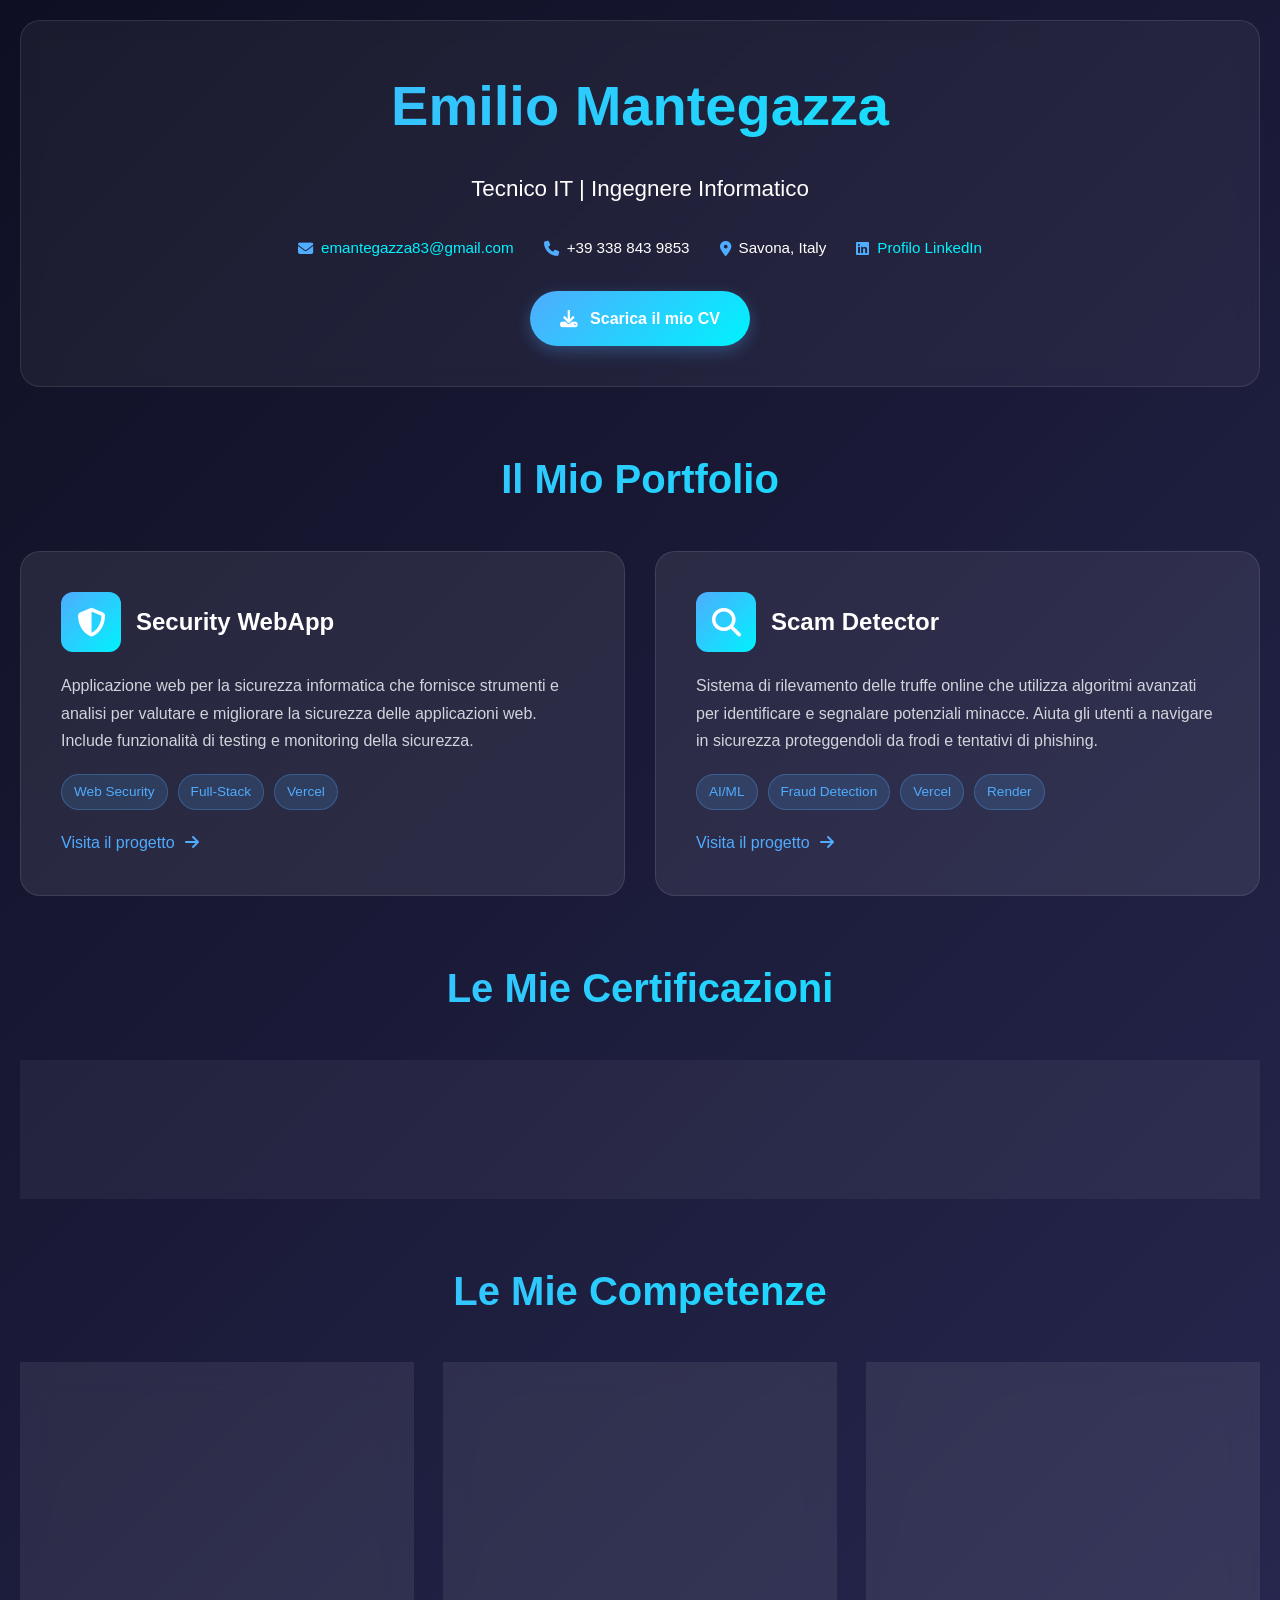
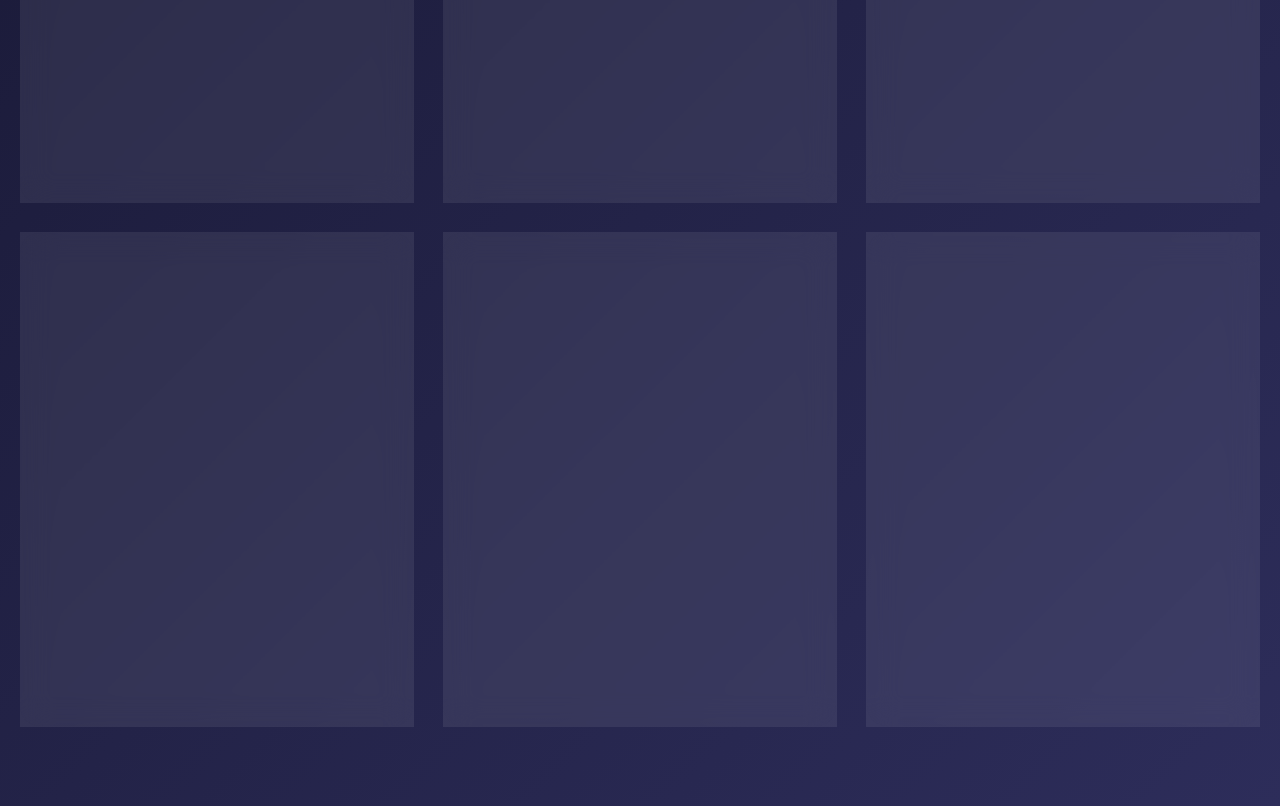
==== index.html @ 48d87377 "Add Render tag and section titles for better organization - Added Render tag to Scam Detector projec" ====
<!DOCTYPE html>
<html lang="it">
<head>
    <meta charset="UTF-8">
    <meta name="viewport" content="width=device-width, initial-scale=1.0">
    <title>Emilio Mantegazza - Portfolio Tecnico</title>
    <link href="https://cdnjs.cloudflare.com/ajax/libs/font-awesome/6.4.0/css/all.min.css" rel="stylesheet">
    <style>
        * {
            margin: 0;
            padding: 0;
            box-sizing: border-box;
        }

        body {
            font-family: 'Inter', -apple-system, BlinkMacSystemFont, sans-serif;
            background: linear-gradient(135deg, #0f0f23 0%, #1e1e3f 50%, #2d2d5a 100%);
            min-height: 100vh;
            color: #e0e0e0;
            line-height: 1.6;
        }

        .container {
            max-width: 1400px;
            margin: 0 auto;
            padding: 20px;
        }

        .header {
            text-align: center;
            margin-bottom: 60px;
            padding: 40px 20px;
            background: rgba(255, 255, 255, 0.05);
            border-radius: 20px;
            backdrop-filter: blur(10px);
            border: 1px solid rgba(255, 255, 255, 0.1);
        }

        .header h1 {
            font-size: 3.5rem;
            font-weight: 700;
            background: linear-gradient(135deg, #4facfe 0%, #00f2fe 100%);
            -webkit-background-clip: text;
            -webkit-text-fill-color: transparent;
            background-clip: text;
            margin-bottom: 20px;
        }

        .header .subtitle {
            font-size: 1.4rem;
            color: #ffffff;
            margin-bottom: 30px;
        }

        .contact-info {
            display: flex;
            justify-content: center;
            gap: 30px;
            flex-wrap: wrap;
            margin-top: 20px;
        }

        .contact-item {
            display: flex;
            align-items: center;
            gap: 8px;
            color: #ffffff;
            font-size: 0.95rem;
        }

        .contact-item i {
            color: #4facfe;
        }

        .skills-grid {
            display: grid;
            grid-template-columns: repeat(auto-fit, minmax(350px, 1fr));
            gap: 30px;
            margin-bottom: 60px;
        }

        .skill-category {
            background: rgba(255, 255, 255, 0.08);
            border-radius: 20px;
            padding: 30px;
            backdrop-filter: blur(15px);
            border: 1px solid rgba(255, 255, 255, 0.1);
            transition: all 0.3s ease;
            position: relative;
            overflow: hidden;
        }

        .skill-category::before {
            content: '';
            position: absolute;
            top: 0;
            left: 0;
            right: 0;
            height: 4px;
            background: linear-gradient(90deg, #4facfe 0%, #00f2fe 100%);
            transform: scaleX(0);
            transition: transform 0.3s ease;
        }

        .skill-category:hover {
            transform: translateY(-5px);
            box-shadow: 0 20px 40px rgba(79, 172, 254, 0.2);
        }

        .skill-category:hover::before {
            transform: scaleX(1);
        }

        .category-header {
            display: flex;
            align-items: center;
            gap: 15px;
            margin-bottom: 25px;
        }

        .category-icon {
            width: 50px;
            height: 50px;
            background: linear-gradient(135deg, #4facfe 0%, #00f2fe 100%);
            border-radius: 12px;
            display: flex;
            align-items: center;
            justify-content: center;
            font-size: 1.5rem;
        }

        .category-title {
            font-size: 1.5rem;
            font-weight: 600;
            color: #ffffff;
        }

        .skills-list {
            display: flex;
            flex-wrap: wrap;
            gap: 12px;
        }

        .skill-tag {
            background: rgba(79, 172, 254, 0.15);
            border: 1px solid rgba(79, 172, 254, 0.3);
            color: #4facfe;
            padding: 8px 16px;
            border-radius: 25px;
            font-size: 0.9rem;
            font-weight: 500;
            transition: all 0.3s ease;
            cursor: pointer;
        }

        .skill-tag:hover {
            background: rgba(79, 172, 254, 0.25);
            transform: translateY(-2px);
            box-shadow: 0 5px 15px rgba(79, 172, 254, 0.3);
        }

        .category-content {
            flex: 1;
        }

        .category-description {
            color: #b0b0b0;
            font-size: 0.9rem;
            margin: 8px 0 0 0;
            line-height: 1.5;
        }

        .category-stats {
            margin-top: 20px;
            display: flex;
            justify-content: space-between;
            align-items: center;
            font-size: 0.8rem;
            color: #9ca3af;
            padding-top: 15px;
            border-top: 1px solid rgba(255, 255, 255, 0.1);
        }

        .detailed-skill {
            cursor: pointer;
            position: relative;
        }

        /* Rimosso completamente il cerchio con il livello */

        .skill-level {
            font-size: 0.75rem;
            color: #4facfe;
            margin-left: 8px;
            font-weight: 600;
        }

        /* Stili per errori */
        .error-category {
            background: rgba(255, 107, 107, 0.1) !important;
            border: 1px solid rgba(255, 107, 107, 0.3) !important;
        }

        .error-content {
            display: flex;
            align-items: center;
            gap: 20px;
            text-align: left;
        }

        .error-icon {
            width: 60px;
            height: 60px;
            background: rgba(255, 107, 107, 0.2);
            border-radius: 50%;
            display: flex;
            align-items: center;
            justify-content: center;
            font-size: 1.8rem;
            color: #ff6b6b;
            flex-shrink: 0;
        }

        .error-message h3 {
            color: #ff6b6b;
            margin-bottom: 8px;
            font-size: 1.2rem;
        }

        .error-message p {
            color: #d1d5db;
            margin-bottom: 5px;
        }

        .error-message small {
            color: #9ca3af;
            font-size: 0.8rem;
        }

        .global-error {
            grid-column: 1 / -1;
            text-align: center;
            padding: 60px 40px;
            background: rgba(255, 107, 107, 0.1);
            border: 2px solid rgba(255, 107, 107, 0.3);
            border-radius: 20px;
            color: #e0e0e0;
        }

        .global-error .error-icon {
            width: 80px;
            height: 80px;
            margin: 0 auto 20px;
            font-size: 2.5rem;
        }

        .global-error h2 {
            color: #ff6b6b;
            margin-bottom: 15px;
            font-size: 2rem;
        }

        .global-error p {
            font-size: 1.1rem;
            margin-bottom: 30px;
            color: #d1d5db;
        }

        .error-instructions {
            background: rgba(255, 255, 255, 0.05);
            border-radius: 10px;
            padding: 20px;
            margin-top: 20px;
            text-align: left;
            max-width: 600px;
            margin-left: auto;
            margin-right: auto;
        }

        .error-instructions h4 {
            color: #4facfe;
            margin-bottom: 15px;
            font-size: 1.1rem;
        }

        .error-instructions ol {
            color: #d1d5db;
            line-height: 1.6;
            margin-left: 20px;
        }

        .error-instructions li {
            margin-bottom: 8px;
        }

        .error-instructions code {
            background: rgba(79, 172, 254, 0.2);
            color: #4facfe;
            padding: 2px 6px;
            border-radius: 4px;
            font-family: 'Courier New', monospace;
        }

        @media (max-width: 768px) {
            .header h1 {
                font-size: 2.5rem;
            }
            
            .skills-grid {
                grid-template-columns: 1fr;
            }
            
            .contact-info {
                flex-direction: column;
                align-items: center;
                gap: 15px;
            }

            .error-content {
                flex-direction: column;
                text-align: center;
                gap: 15px;
            }
            
            .global-error {
                padding: 40px 20px;
            }
            
            .error-instructions {
                padding: 15px;
            }
        }

        .loading-animation {
            opacity: 0;
            transform: translateY(20px);
            animation: fadeInUp 0.6s ease forwards;
        }

        @keyframes fadeInUp {
            to {
                opacity: 1;
                transform: translateY(0);
            }
        }

        /* Stili Credly - Layout orizzontale centrato */
        .credly-section {
            margin-bottom: 60px;
        }

        .credly-link {
            display: block;
            text-decoration: none;
            padding: 40px 20px;
            background: rgba(255, 255, 255, 0.05);
            border-radius: 20px;
            backdrop-filter: blur(10px);
            border: 1px solid rgba(255, 255, 255, 0.1);
            transition: all 0.3s ease;
            position: relative;
            overflow: hidden;
        }

        .credly-link::before {
            content: '';
            position: absolute;
            top: 0;
            left: -100%;
            width: 100%;
            height: 100%;
            background: linear-gradient(90deg, transparent, rgba(255, 193, 7, 0.1), transparent);
            transition: left 0.6s ease;
        }

        .credly-link:hover {
            transform: translateY(-5px);
            box-shadow: 0 20px 40px rgba(255, 193, 7, 0.2);
        }

        .credly-link:hover::before {
            left: 100%;
        }

        .credly-content {
            display: flex;
            align-items: center;
            justify-content: center;
            gap: 20px;
            position: relative;
            z-index: 1;
        }

        .credly-icon {
            width: 50px;
            height: 50px;
            background: linear-gradient(135deg, #ffc107 0%, #ff9800 100%);
            border-radius: 50%;
            display: flex;
            align-items: center;
            justify-content: center;
            font-size: 1.5rem;
            color: white;
            flex-shrink: 0;
            box-shadow: 0 5px 15px rgba(255, 193, 7, 0.3);
        }

        .credly-text {
            color: #ffffff;
        }

        .credly-text h3 {
            font-size: 1.2rem;
            font-weight: 600;
            margin: 0;
            color: #ffffff;
        }

        .credly-arrow {
            font-size: 1.2rem;
            color: #ffc107;
            transition: transform 0.3s ease;
            flex-shrink: 0;
        }

        .credly-link:hover .credly-arrow {
            transform: translateX(5px);
        }

        @media (max-width: 768px) {
            .credly-content {
                gap: 15px;
            }
            
            .credly-icon {
                width: 45px;
                height: 45px;
                font-size: 1.3rem;
            }
            
            .credly-text h3 {
                font-size: 1.1rem;
            }
        }

        /* Stili per i collegamenti - Cyan */
        a {
            color: #00f2fe;
            text-decoration: none;
            transition: color 0.3s ease;
        }

        a:hover {
            color: #4facfe;
            text-decoration: underline;
        }

        a:visited {
            color: #9ca3af;
        }

        /* Link specifici nell'header */
        .contact-item a {
            color: #00f2fe;
        }

        .contact-item a:hover {
            color: #4facfe;
        }

        /* Stili per il download CV */
        .cv-download {
            margin-top: 30px;
            display: flex;
            justify-content: center;
        }

        .cv-link {
            display: inline-flex;
            align-items: center;
            gap: 12px;
            background: linear-gradient(135deg, #4facfe 0%, #00f2fe 100%);
            color: white !important;
            padding: 15px 30px;
            border-radius: 50px;
            text-decoration: none;
            font-weight: 600;
            font-size: 1rem;
            transition: all 0.3s ease;
            box-shadow: 0 5px 15px rgba(79, 172, 254, 0.3);
        }

        .cv-link:hover {
            transform: translateY(-3px);
            box-shadow: 0 8px 25px rgba(79, 172, 254, 0.4);
            color: white !important;
            text-decoration: none;
        }

        .cv-link i {
            font-size: 1.1rem;
        }

        @media (max-width: 768px) {
            .cv-link {
                padding: 12px 25px;
                font-size: 0.9rem;
            }
        }

        /* Stili Portfolio Section */
        .portfolio-section {
            margin-bottom: 60px;
        }

        .section-title {
            text-align: center;
            font-size: 2.5rem;
            font-weight: 700;
            background: linear-gradient(135deg, #4facfe 0%, #00f2fe 100%);
            -webkit-background-clip: text;
            -webkit-text-fill-color: transparent;
            background-clip: text;
            margin-bottom: 40px;
        }

        .portfolio-title {
            text-align: center;
            font-size: 2.5rem;
            font-weight: 700;
            background: linear-gradient(135deg, #4facfe 0%, #00f2fe 100%);
            -webkit-background-clip: text;
            -webkit-text-fill-color: transparent;
            background-clip: text;
            margin-bottom: 40px;
        }

        .portfolio-grid {
            display: grid;
            grid-template-columns: repeat(auto-fit, minmax(400px, 1fr));
            gap: 30px;
        }

        .portfolio-card {
            background: rgba(255, 255, 255, 0.08);
            border-radius: 20px;
            padding: 40px;
            backdrop-filter: blur(15px);
            border: 1px solid rgba(255, 255, 255, 0.1);
            transition: all 0.3s ease;
            position: relative;
            overflow: hidden;
            text-decoration: none;
            display: block;
        }

        .portfolio-card::before {
            content: '';
            position: absolute;
            top: 0;
            left: 0;
            right: 0;
            height: 4px;
            background: linear-gradient(90deg, #4facfe 0%, #00f2fe 100%);
            transform: scaleX(0);
            transition: transform 0.3s ease;
        }

        .portfolio-card:hover {
            transform: translateY(-8px);
            box-shadow: 0 20px 40px rgba(79, 172, 254, 0.3);
        }

        .portfolio-card:hover::before {
            transform: scaleX(1);
        }

        .portfolio-card-header {
            display: flex;
            align-items: center;
            gap: 15px;
            margin-bottom: 20px;
        }

        .portfolio-icon {
            width: 60px;
            height: 60px;
            background: linear-gradient(135deg, #4facfe 0%, #00f2fe 100%);
            border-radius: 12px;
            display: flex;
            align-items: center;
            justify-content: center;
            font-size: 1.8rem;
            color: white;
            flex-shrink: 0;
        }

        .portfolio-card-title {
            font-size: 1.5rem;
            font-weight: 600;
            color: #ffffff;
            margin: 0;
        }

        .portfolio-card-description {
            color: #d1d5db;
            line-height: 1.7;
            margin-bottom: 20px;
            font-size: 1rem;
        }

        .portfolio-link-wrapper {
            display: flex;
            align-items: center;
            gap: 10px;
            color: #4facfe;
            font-weight: 500;
            margin-top: 20px;
        }

        .portfolio-link-wrapper i {
            transition: transform 0.3s ease;
        }

        .portfolio-card:hover .portfolio-link-wrapper i {
            transform: translateX(5px);
        }

        .portfolio-tags {
            display: flex;
            flex-wrap: wrap;
            gap: 10px;
            margin-top: 20px;
        }

        .portfolio-tag {
            background: rgba(79, 172, 254, 0.15);
            border: 1px solid rgba(79, 172, 254, 0.3);
            color: #4facfe;
            padding: 6px 12px;
            border-radius: 20px;
            font-size: 0.85rem;
        }

        @media (max-width: 768px) {
            .section-title,
            .portfolio-title {
                font-size: 2rem;
            }

            .portfolio-grid {
                grid-template-columns: 1fr;
            }

            .portfolio-card {
                padding: 30px;
            }
        }
    </style>
</head>
<body>
    <div class="container">
        <!-- Header Section -->
        <header class="header loading-animation">
            <h1>Emilio Mantegazza</h1>
            <div class="subtitle">Tecnico IT | Ingegnere Informatico</div>
            <div class="contact-info">
                <div class="contact-item">
                    <i class="fas fa-envelope"></i>
                    <span><a href="mailto:emantegazza83@gmail.com">emantegazza83@gmail.com</a></span>
                </div>
                <div class="contact-item">
                    <i class="fas fa-phone"></i>
                    <span>+39 338 843 9853</span>
                </div>
                <div class="contact-item">
                    <i class="fas fa-map-marker-alt"></i>
                    <span>Savona, Italy</span>
                </div>
                <div class="contact-item">
                    <i class="fab fa-linkedin"></i>
                    <span><a href="https://linkedin.com/in/emilio-mantegazza-410b4521" target="_blank">Profilo LinkedIn</a></span>
                </div>
            </div>
            <div class="cv-download">
                <a href="./docs/EM_CV_2025.pdf" target="_blank" class="cv-link">
                    <i class="fas fa-download"></i>
                    <span>Scarica il mio CV</span>
                </a>
            </div>
        </header>

        <!-- Portfolio Section -->
        <section class="portfolio-section loading-animation">
            <h2 class="portfolio-title">Il Mio Portfolio</h2>
            <div class="portfolio-grid">
                <!-- Progetto 1: Security WebApp -->
                <a href="https://security-webapp.vercel.app/" target="_blank" rel="noopener noreferrer" class="portfolio-card">
                    <div class="portfolio-card-header">
                        <div class="portfolio-icon">
                            <i class="fas fa-shield-alt"></i>
                        </div>
                        <h3 class="portfolio-card-title">Security WebApp</h3>
                    </div>
                    <p class="portfolio-card-description">
                        Applicazione web per la sicurezza informatica che fornisce strumenti e analisi per valutare e migliorare la sicurezza delle applicazioni web. Include funzionalità di testing e monitoring della sicurezza.
                    </p>
                    <div class="portfolio-tags">
                        <span class="portfolio-tag">Web Security</span>
                        <span class="portfolio-tag">Full-Stack</span>
                        <span class="portfolio-tag">Vercel</span>
                    </div>
                    <div class="portfolio-link-wrapper">
                        <span>Visita il progetto</span>
                        <i class="fas fa-arrow-right"></i>
                    </div>
                </a>

                <!-- Progetto 2: Scam Detector -->
                <a href="https://scam-detector-gray.vercel.app/" target="_blank" rel="noopener noreferrer" class="portfolio-card">
                    <div class="portfolio-card-header">
                        <div class="portfolio-icon">
                            <i class="fas fa-search"></i>
                        </div>
                        <h3 class="portfolio-card-title">Scam Detector</h3>
                    </div>
                    <p class="portfolio-card-description">
                        Sistema di rilevamento delle truffe online che utilizza algoritmi avanzati per identificare e segnalare potenziali minacce. Aiuta gli utenti a navigare in sicurezza proteggendoli da frodi e tentativi di phishing.
                    </p>
                    <div class="portfolio-tags">
                        <span class="portfolio-tag">AI/ML</span>
                        <span class="portfolio-tag">Fraud Detection</span>
                        <span class="portfolio-tag">Vercel</span>
                        <span class="portfolio-tag">Render</span>
                    </div>
                    <div class="portfolio-link-wrapper">
                        <span>Visita il progetto</span>
                        <i class="fas fa-arrow-right"></i>
                    </div>
                </a>
            </div>
        </section>

        <!-- Certificazioni Section -->
        <section class="credly-section loading-animation">
            <h2 class="section-title">Le Mie Certificazioni</h2>
            <a href="https://www.credly.com/users/emilio-mantegazza" target="_blank" rel="noopener noreferrer" class="credly-link">
                <div class="credly-content">
                    <div class="credly-icon">
                        <i class="fas fa-award"></i>
                    </div>
                    <div class="credly-text">
                        <h3>🏆 Visualizza tutti i miei badge certificati</h3>
                        <p>Profilo completo su Credly con certificazioni verificate</p>
                    </div>
                    <div class="credly-arrow">
                        <i class="fas fa-external-link-alt"></i>
                    </div>
                </div>
            </a>
        </section>

        <!-- Skills Section - Caricato dinamicamente da JSON -->
        <section class="skills-section">
            <h2 class="section-title">Le Mie Competenze</h2>
            <div class="skills-grid" id="skillsContainer">
                <div class="loading-message">
                    <p>🔄 Caricamento competenze dai file JSON...</p>
                </div>
            </div>
        </section>
    </div>

    <script>
        class PortfolioApp {
            constructor() {
                this.skillsData = {};
                this.init();
            }

            async init() {
                console.log('🚀 Inizializzazione Portfolio App');
                try {
                    await this.loadSkillsFromJSON();
                    this.renderSkills();
                    this.initInteractions();
                    console.log('✅ Portfolio inizializzato con successo');
                } catch (error) {
                    console.error('❌ Errore durante l\'inizializzazione:', error);
                    this.showGlobalError(error.message);
                }
            }

            async loadSkillsFromJSON() {
                const categories = ['programming', 'systems', 'security', 'web', 'tools', 'leadership'];
                const container = document.getElementById('skillsContainer');
                container.innerHTML = ''; // Pulisci contenitore

                for (const category of categories) {
                    try {
                        console.log(`🔍 Tentativo caricamento: ./skills/${category}.json`);
                        const response = await fetch(`./skills/${category}.json`);
                        
                        console.log(`📡 Response status per ${category}:`, response.status);
                        console.log(`📡 Response headers per ${category}:`, [...response.headers.entries()]);
                        
                        if (!response.ok) {
                            throw new Error(`HTTP ${response.status} - ${response.statusText}`);
                        }
                        
                        const contentType = response.headers.get('content-type');
                        console.log(`📄 Content-Type per ${category}:`, contentType);
                        
                        const data = await response.json();
                        this.skillsData[category] = data;
                        console.log(`✅ Caricato con successo: ${category}.json`, data);
                        
                    } catch (error) {
                        console.error(`❌ Errore dettagliato per ${category}:`, {
                            message: error.message,
                            name: error.name,
                            stack: error.stack
                        });
                        
                        // Prova con percorso alternativo
                        try {
                            console.log(`🔄 Tentativo percorso alternativo: /skills/${category}.json`);
                            const altResponse = await fetch(`/skills/${category}.json`);
                            if (altResponse.ok) {
                                const altData = await altResponse.json();
                                this.skillsData[category] = altData;
                                console.log(`✅ Caricato con percorso alternativo: ${category}.json`);
                                continue;
                            }
                        } catch (altError) {
                            console.error(`❌ Anche percorso alternativo fallito per ${category}:`, altError.message);
                        }
                        
                        this.showFileError(category, container, error.message);
                    }
                }

                console.log(`📊 Totale file caricati: ${Object.keys(this.skillsData).length}/6`);

                // Se nessun file è stato caricato
                if (Object.keys(this.skillsData).length === 0) {
                    throw new Error('Nessun file JSON trovato. Possibile problema CORS o percorso file.');
                }
            }

            showFileError(category, container, errorMessage) {
                const errorElement = document.createElement('div');
                errorElement.className = 'skill-category error-category';
                errorElement.innerHTML = `
                    <div class="error-content">
                        <div class="error-icon">
                            <i class="fas fa-exclamation-triangle"></i>
                        </div>
                        <div class="error-message">
                            <h3>Errore ${category}.json</h3>
                            <p><strong>Percorso:</strong> ./skills/${category}.json</p>
                            <p><strong>Errore:</strong> ${errorMessage}</p>
                            <small>
                                ${errorMessage.includes('CORS') || errorMessage.includes('fetch') 
                                    ? 'Problema CORS: il browser blocca l\'accesso ai file locali' 
                                    : 'Verifica che il file esista nella cartella skills/'
                                }
                            </small>
                        </div>
                    </div>
                `;
                container.appendChild(errorElement);
            }

            showGlobalError(message) {
                const container = document.getElementById('skillsContainer');
                container.innerHTML = `
                    <div class="global-error">
                        <div class="error-icon">
                            <i class="fas fa-exclamation-circle"></i>
                        </div>
                        <h2>Errore di Caricamento</h2>
                        <p>${message}</p>
                        <div class="error-instructions">
                            <h4>Possibili soluzioni:</h4>
                            <ol>
                                <li><strong>Se stai testando localmente:</strong> Usa un server locale (es. Live Server di VS Code) invece di aprire il file direttamente</li>
                                <li><strong>Se su GitHub Pages:</strong> Verifica che i file siano nella cartella <code>skills/</code> nella root del repository</li>
                                <li><strong>Controllo percorsi:</strong> Assicurati che la struttura sia <code>ebilio.github.io/skills/programming.json</code></li>
                                <li><strong>Controllo CORS:</strong> I file devono essere serviti da un web server, non aperti come file locali</li>
                            </ol>
                            <p><strong>Debug info:</strong> Controlla la console per dettagli su headers HTTP e status code</p>
                        </div>
                    </div>
                `;
            }

            renderSkills() {
                const container = document.getElementById('skillsContainer');
                
                // Aggiungi solo le categorie caricate con successo
                Object.values(this.skillsData).forEach((category, index) => {
                    const element = this.createSkillCategoryElement(category, index);
                    container.appendChild(element);
                });
            }

            createSkillCategoryElement(skillData, index) {
                const skillCategory = document.createElement('div');
                skillCategory.className = 'skill-category loading-animation';
                skillCategory.style.animationDelay = `${index * 0.1}s`;
                skillCategory.dataset.categoryId = skillData.id;

                const skillsList = this.createSkillsList(skillData.skills);

                skillCategory.innerHTML = `
                    <div class="category-header">
                        <div class="category-icon" style="background: linear-gradient(135deg, ${skillData.color || '#4facfe'} 0%, #00f2fe 100%)">
                            <i class="${skillData.icon}"></i>
                        </div>
                        <div class="category-content">
                            <div class="category-title">${skillData.title}</div>
                            <p class="category-description">${skillData.description || ''}</p>
                        </div>
                    </div>
                    <div class="skills-list">
                        ${skillsList}
                    </div>
                    <div class="category-stats">
                        <span class="skills-count">${skillData.skills?.length || 0} competenze</span>
                    </div>
                `;

                return skillCategory;
            }

            createSkillsList(skills) {
                if (!skills || !Array.isArray(skills)) return '';
                
                return skills.map(skill => {
                    const isDetailed = typeof skill === 'object';
                    const name = isDetailed ? skill.name : skill;
                    
                    return `
                        <span class="skill-tag ${isDetailed ? 'detailed-skill' : ''}" 
                              data-skill-name="${name}"
                              title="${name}">
                            ${name}
                        </span>
                    `;
                }).join('');
            }

            initInteractions() {
                document.addEventListener('click', (e) => {
                    if (e.target.classList.contains('skill-tag') || e.target.closest('.skill-tag')) {
                        const skillTag = e.target.classList.contains('skill-tag') ? e.target : e.target.closest('.skill-tag');
                        this.showSkillDetails(skillTag);
                    }
                });
            }

            showSkillDetails(skillElement) {
                const skillName = skillElement.dataset.skillName;
                const categoryId = skillElement.closest('.skill-category').dataset.categoryId;
                
                const categoryData = this.skillsData[categoryId];
                const skillDetails = categoryData?.skills?.find(s => 
                    (typeof s === 'object' ? s.name : s) === skillName
                );

                if (skillDetails && typeof skillDetails === 'object') {
                    this.openSkillModal(skillDetails, categoryData.title);
                } else {
                    alert(`Competenza: ${skillName}\n\nDettagli base disponibili.`);
                }
            }

            openSkillModal(skillDetails, categoryTitle) {
                const existingModal = document.querySelector('.skill-modal');
                if (existingModal) existingModal.remove();

                const modal = document.createElement('div');
                modal.className = 'skill-modal';
                modal.innerHTML = `
                    <div class="modal-content">
                        <div class="modal-header">
                            <h3>${skillDetails.name}</h3>
                            <span class="close-modal">&times;</span>
                        </div>
                        <div class="modal-body">
                            <div class="skill-meta">
                                <span class="skill-category">${categoryTitle}</span>
                            </div>
                            <p class="skill-description">${skillDetails.description || ''}</p>
                            ${this.renderProjects(skillDetails.projects)}
                            ${this.renderCertifications(skillDetails.certifications)}
                        </div>
                    </div>
                `;

                document.body.appendChild(modal);
                
                modal.querySelector('.close-modal').onclick = () => this.closeModal(modal);
                modal.onclick = (e) => {
                    if (e.target === modal) this.closeModal(modal);
                };

                document.body.style.overflow = 'hidden';
                setTimeout(() => modal.classList.add('active'), 10);

                // Aggiungi stili modal se non esistono
                if (!document.querySelector('#modal-styles')) {
                    this.addModalStyles();
                }
            }

            closeModal(modal) {
                modal.classList.remove('active');
                document.body.style.overflow = '';
                setTimeout(() => modal.remove(), 300);
            }

            renderProjects(projects) {
                if (!projects || !projects.length) return '';
                return `
                    <div class="skill-projects">
                        <h4><i class="fas fa-project-diagram"></i> Progetti</h4>
                        <ul>
                            ${projects.map(project => `<li>${project}</li>`).join('')}
                        </ul>
                    </div>
                `;
            }

            renderCertifications(certifications) {
                if (!certifications || !certifications.length) return '';
                return `
                    <div class="skill-certifications">
                        <h4><i class="fas fa-certificate"></i> Certificazioni</h4>
                        <ul>
                            ${certifications.map(cert => `<li>${cert}</li>`).join('')}
                        </ul>
                    </div>
                `;
            }

            addModalStyles() {
                const styles = document.createElement('style');
                styles.id = 'modal-styles';
                styles.textContent = `
                    .skill-modal {
                        position: fixed; top: 0; left: 0; width: 100%; height: 100%;
                        background: rgba(15, 15, 35, 0.9); display: flex; align-items: center; justify-content: center;
                        z-index: 1000; opacity: 0; visibility: hidden; transition: all 0.3s ease;
                    }
                    .skill-modal.active { opacity: 1; visibility: visible; }
                    .modal-content {
                        background: linear-gradient(135deg, #1e1e3f 0%, #2d2d5a 100%);
                        border-radius: 20px; padding: 40px; max-width: 700px; width: 90%; max-height: 85vh;
                        overflow-y: auto; color: #e0e0e0; border: 1px solid rgba(79, 172, 254, 0.2);
                        transform: scale(0.9); transition: transform 0.3s ease;
                    }
                    .skill-modal.active .modal-content { transform: scale(1); }
                    .modal-header { display: flex; justify-content: space-between; align-items: center; margin-bottom: 25px; }
                    .modal-header h3 { font-size: 1.8rem; color: #4facfe; margin: 0; }
                    .close-modal { font-size: 2rem; cursor: pointer; color: #9ca3af; transition: color 0.3s ease; }
                    .close-modal:hover { color: #ff6b6b; }
                    .skill-meta { display: flex; gap: 15px; margin-bottom: 20px; flex-wrap: wrap; }
                    .skill-meta span { background: rgba(79, 172, 254, 0.15); border: 1px solid rgba(79, 172, 254, 0.3);
                        color: #4facfe; padding: 6px 15px; border-radius: 20px; font-size: 0.85rem; }
                    .skill-description { color: #d1d5db; line-height: 1.7; margin-bottom: 25px; }
                    .skill-projects, .skill-certifications { margin-bottom: 25px; }
                    .skill-projects h4, .skill-certifications h4 { color: #4facfe; font-size: 1.2rem; margin-bottom: 15px; }
                    .skill-projects ul, .skill-certifications ul { list-style: none; padding: 0; }
                    .skill-projects li, .skill-certifications li {
                        background: rgba(255, 255, 255, 0.05); padding: 12px 18px; margin-bottom: 8px;
                        border-radius: 8px; border-left: 3px solid #4facfe; color: #e0e0e0;
                    }
                `;
                document.head.appendChild(styles);
            }
        }

        // Inizializzazione
        document.addEventListener('DOMContentLoaded', () => {
            new PortfolioApp();
        });
    </script>
</body>
</html>
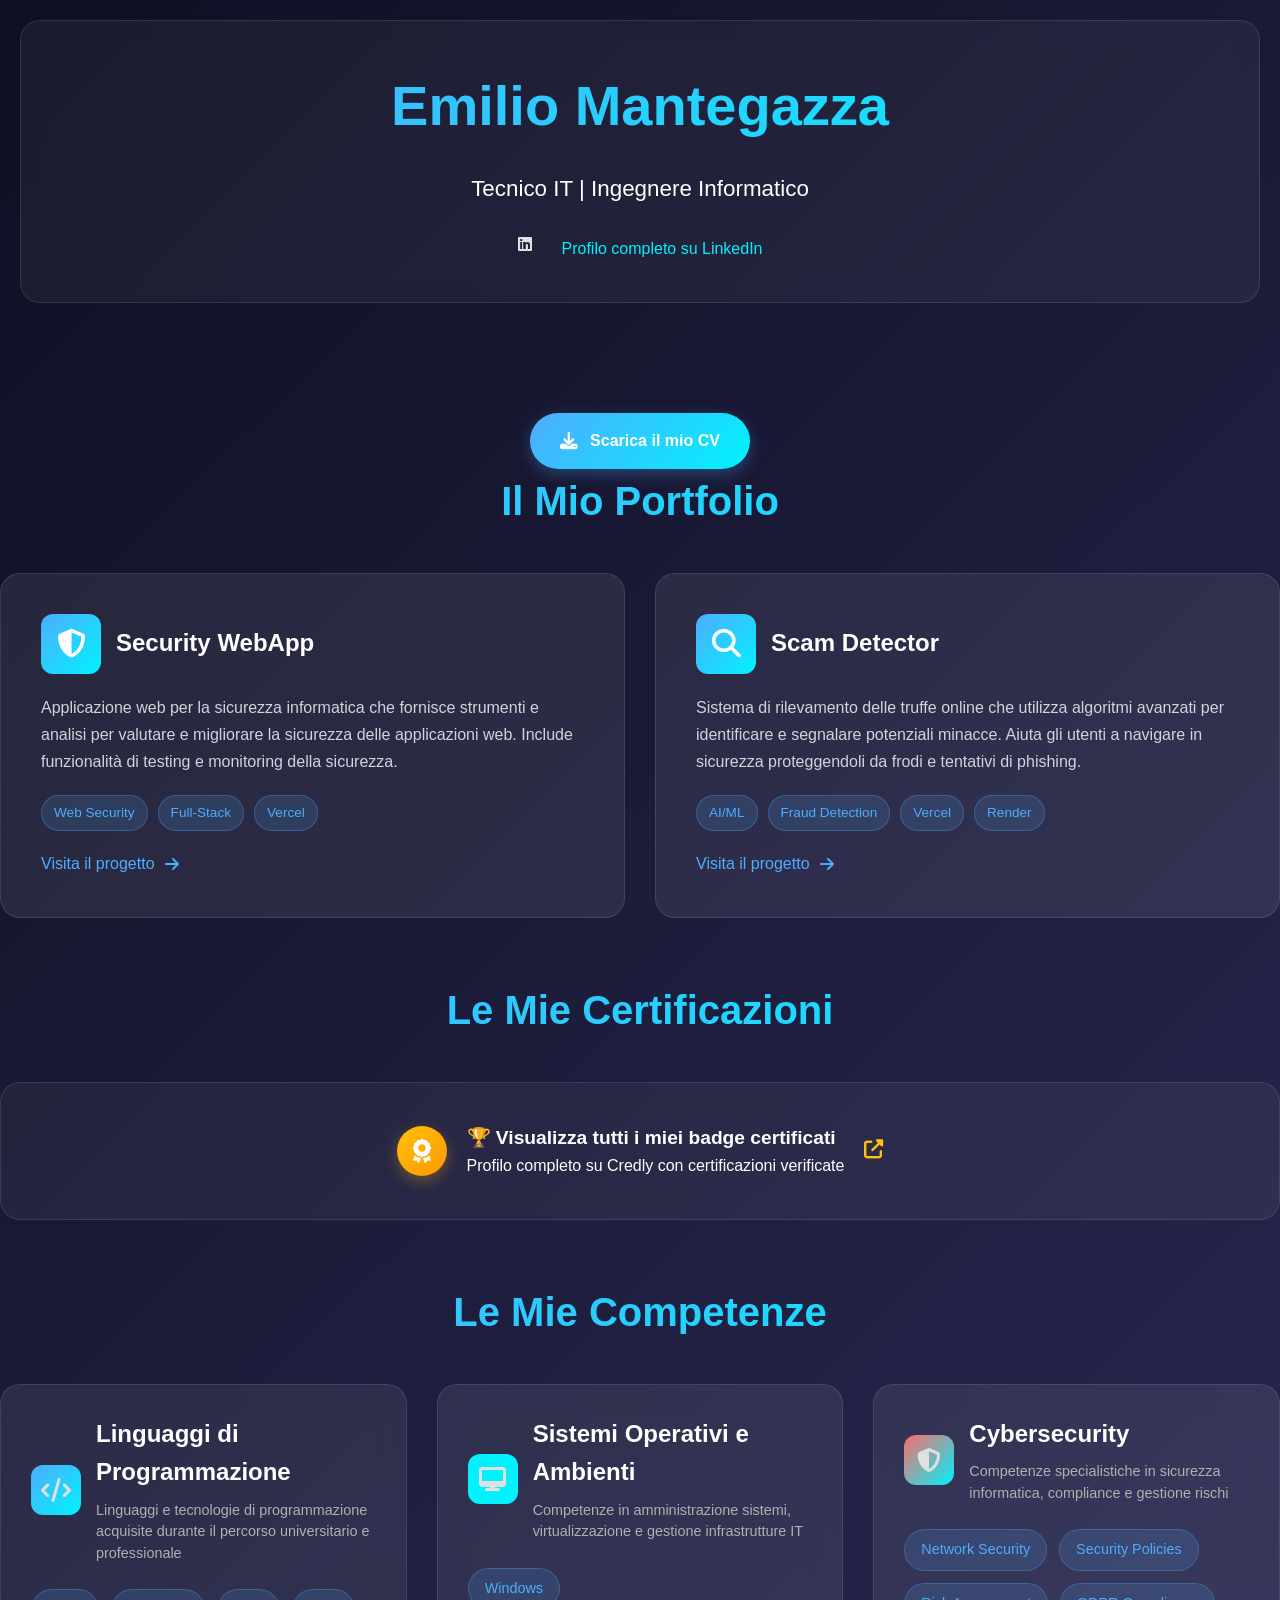
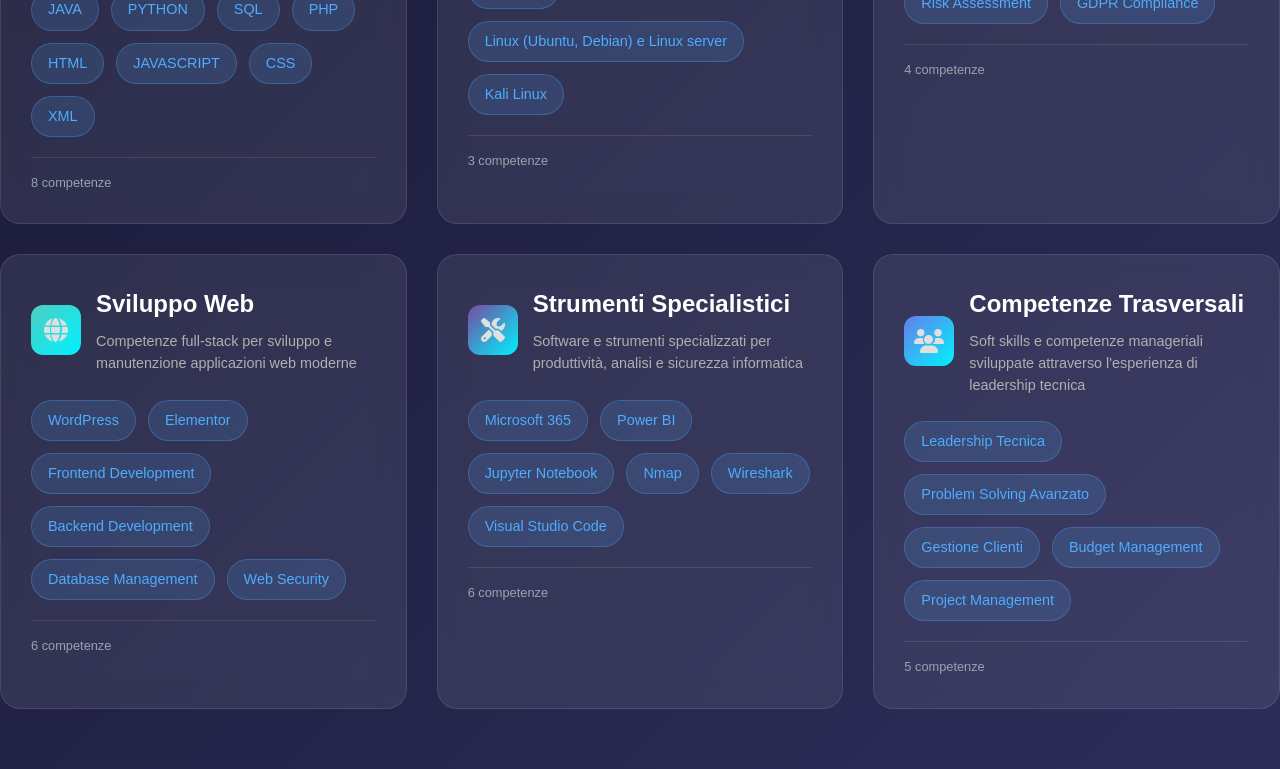
==== commit af60cece: "Update greeting from 'Hello World' to 'Goodbye World'" ====
--- a/index.html
+++ b/index.html
@@ -665,7 +665,7 @@
             <h1>Emilio Mantegazza</h1>
             <div class="subtitle">Tecnico IT | Ingegnere Informatico</div>
             <div class="contact-info">
-                <div class="contact-item">
+               <!-- <div class="contact-item">
                     <i class="fas fa-envelope"></i>
                     <span><a href="mailto:emantegazza83@gmail.com">emantegazza83@gmail.com</a></span>
                 </div>
@@ -677,9 +677,9 @@
                     <i class="fas fa-map-marker-alt"></i>
                     <span>Savona, Italy</span>
                 </div>
-                <div class="contact-item">
+                <div class="contact-item"> -->
                     <i class="fab fa-linkedin"></i>
-                    <span><a href="https://linkedin.com/in/emilio-mantegazza-410b4521" target="_blank">Profilo LinkedIn</a></span>
+                    <span><a href="https://linkedin.com/in/emilio-mantegazza-410b4521" target="_blank">Profilo completo su LinkedIn</a></span>
                 </div>
             </div>
             <div class="cv-download">
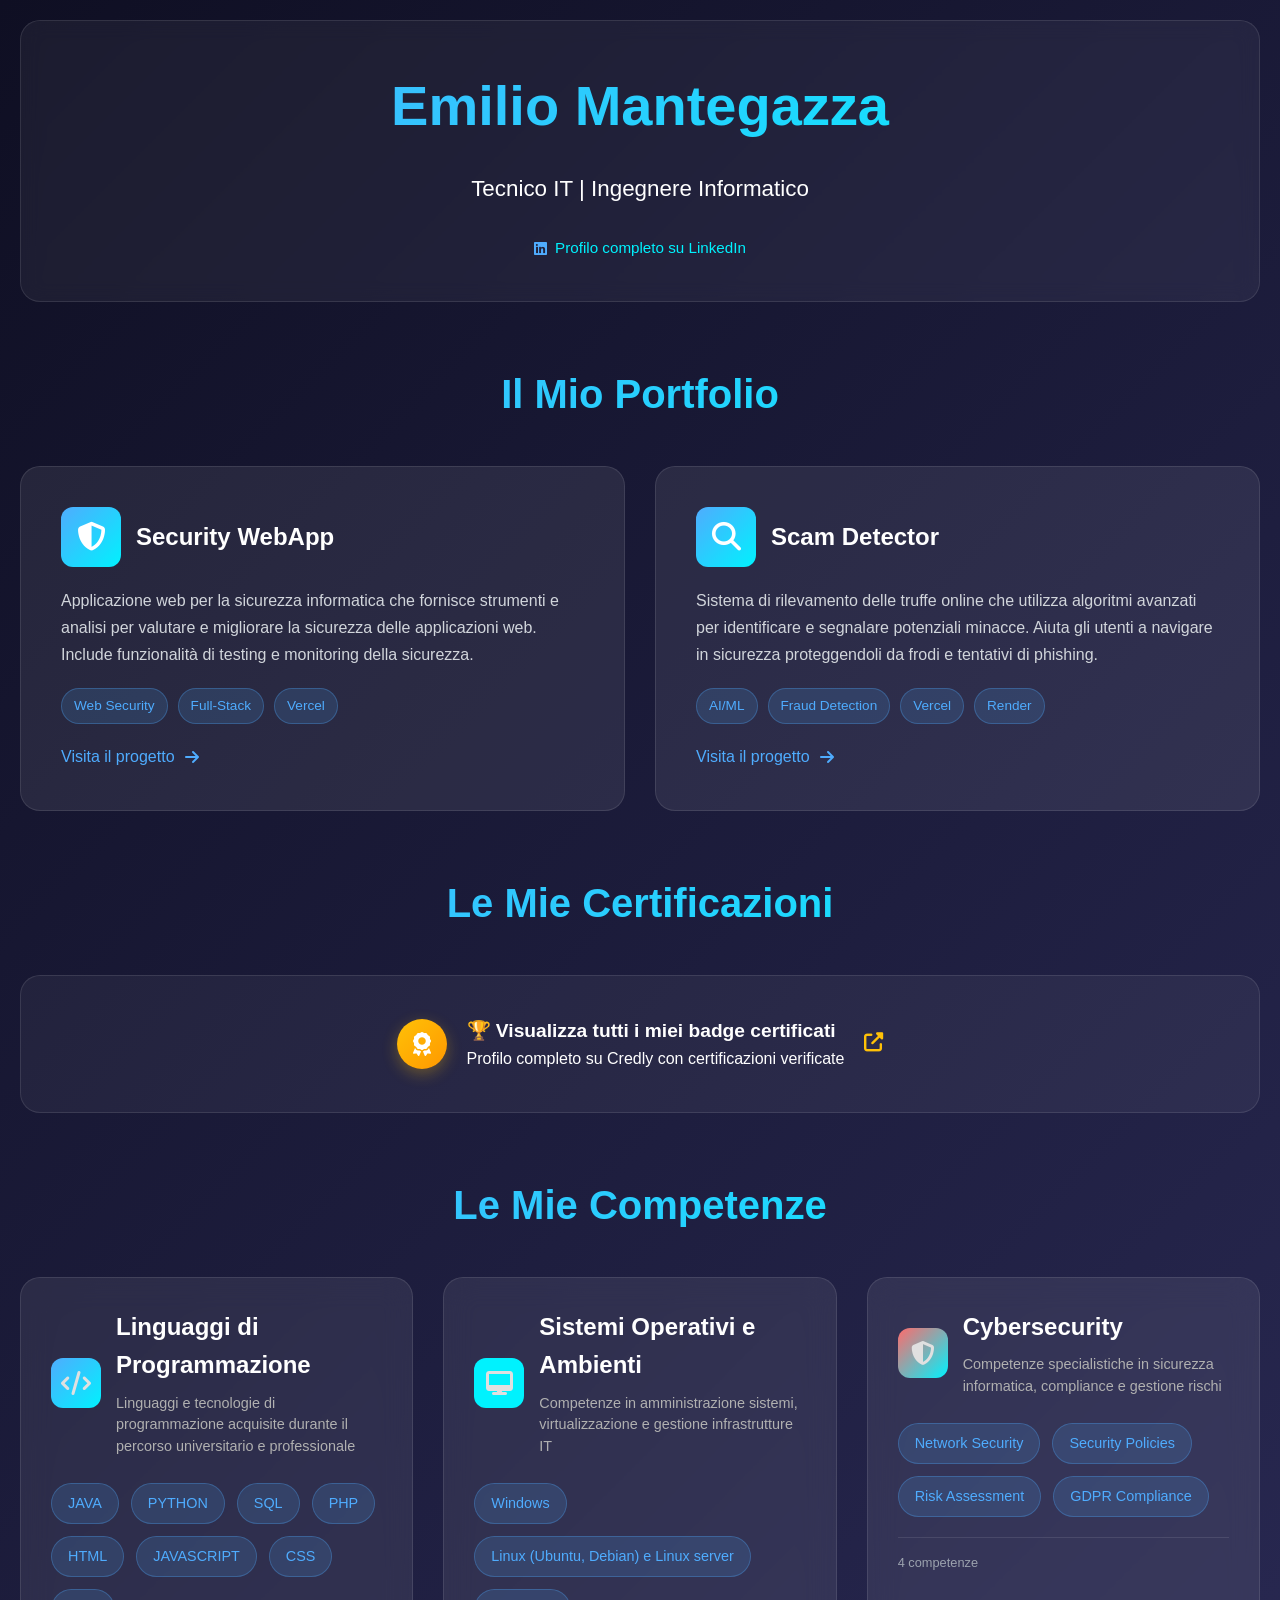
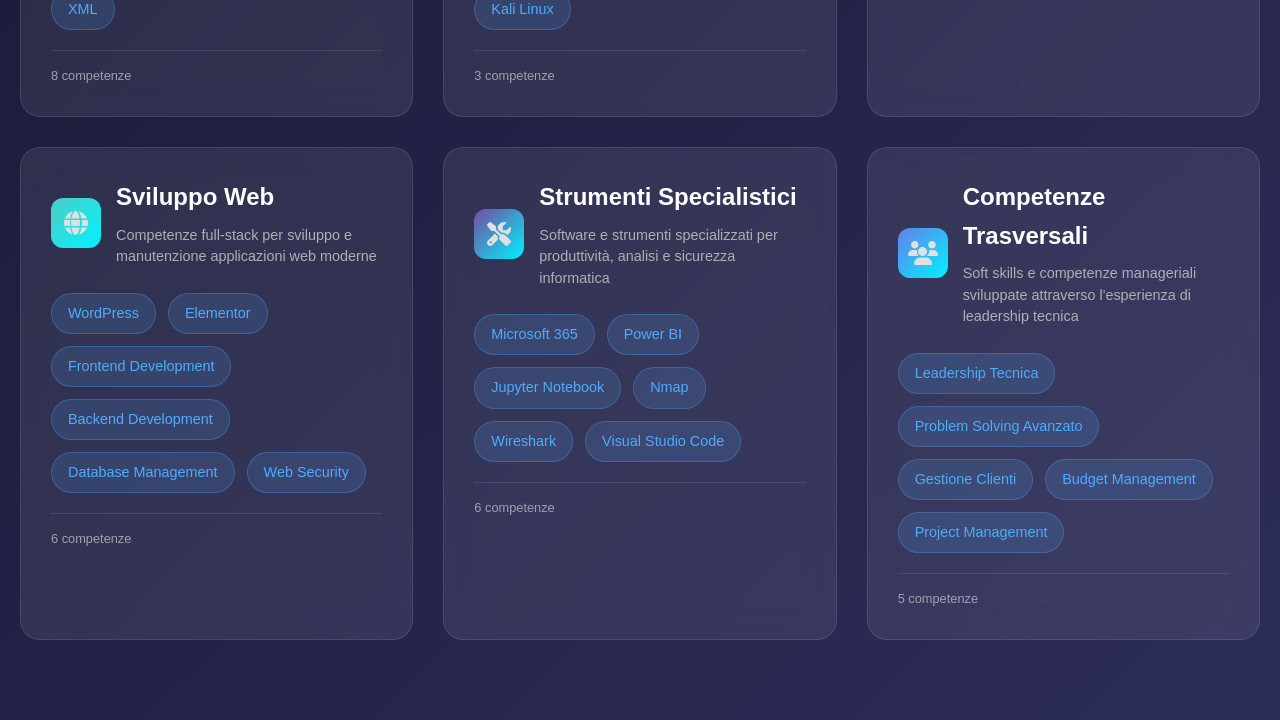
==== commit 338f1a4f: "Update fmt.Println message from 'Hello' to 'Goodbye'" ====
--- a/index.html
+++ b/index.html
@@ -676,18 +676,18 @@
                 <div class="contact-item">
                     <i class="fas fa-map-marker-alt"></i>
                     <span>Savona, Italy</span>
-                </div>
-                <div class="contact-item"> -->
+                </div> -->
+                <div class="contact-item"> 
                     <i class="fab fa-linkedin"></i>
                     <span><a href="https://linkedin.com/in/emilio-mantegazza-410b4521" target="_blank">Profilo completo su LinkedIn</a></span>
                 </div>
             </div>
-            <div class="cv-download">
+           <!-- <div class="cv-download">
                 <a href="./docs/EM_CV_2025.pdf" target="_blank" class="cv-link">
                     <i class="fas fa-download"></i>
                     <span>Scarica il mio CV</span>
                 </a>
-            </div>
+            </div> -->
         </header>
 
         <!-- Portfolio Section -->
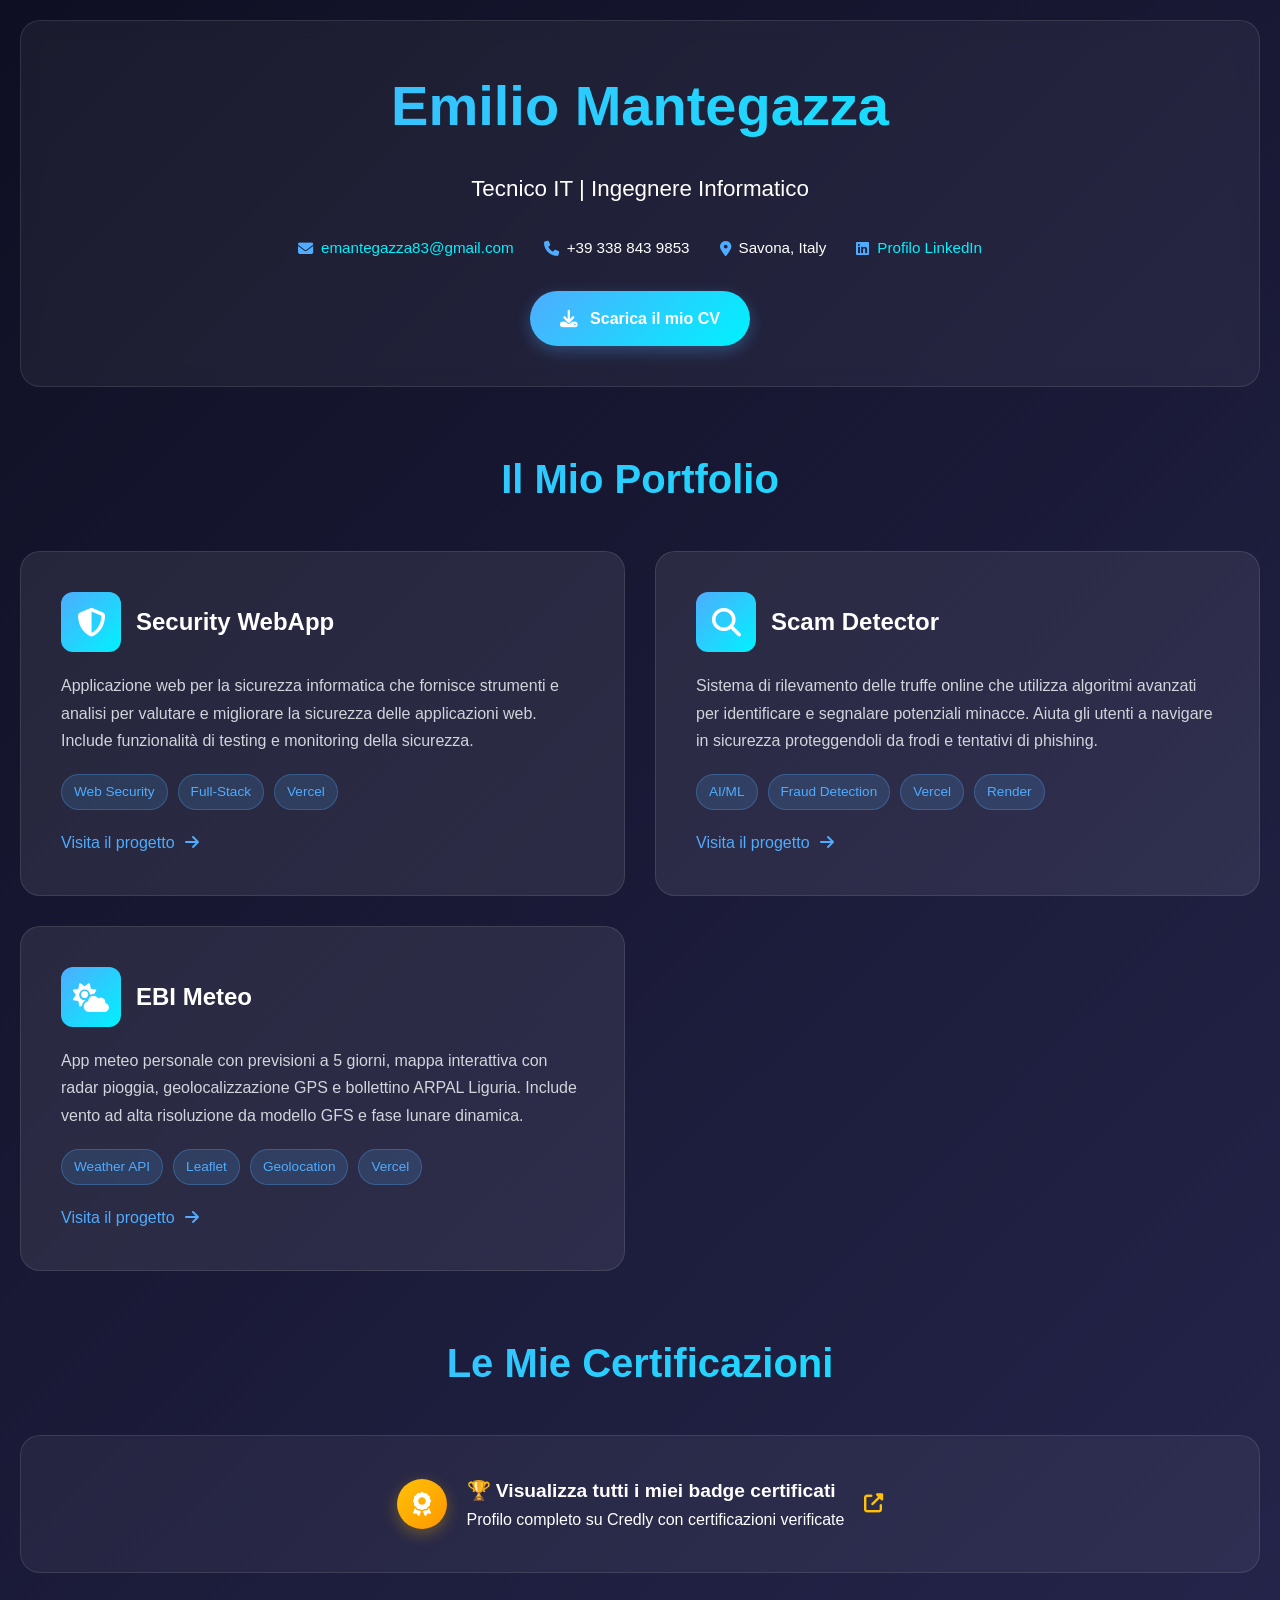
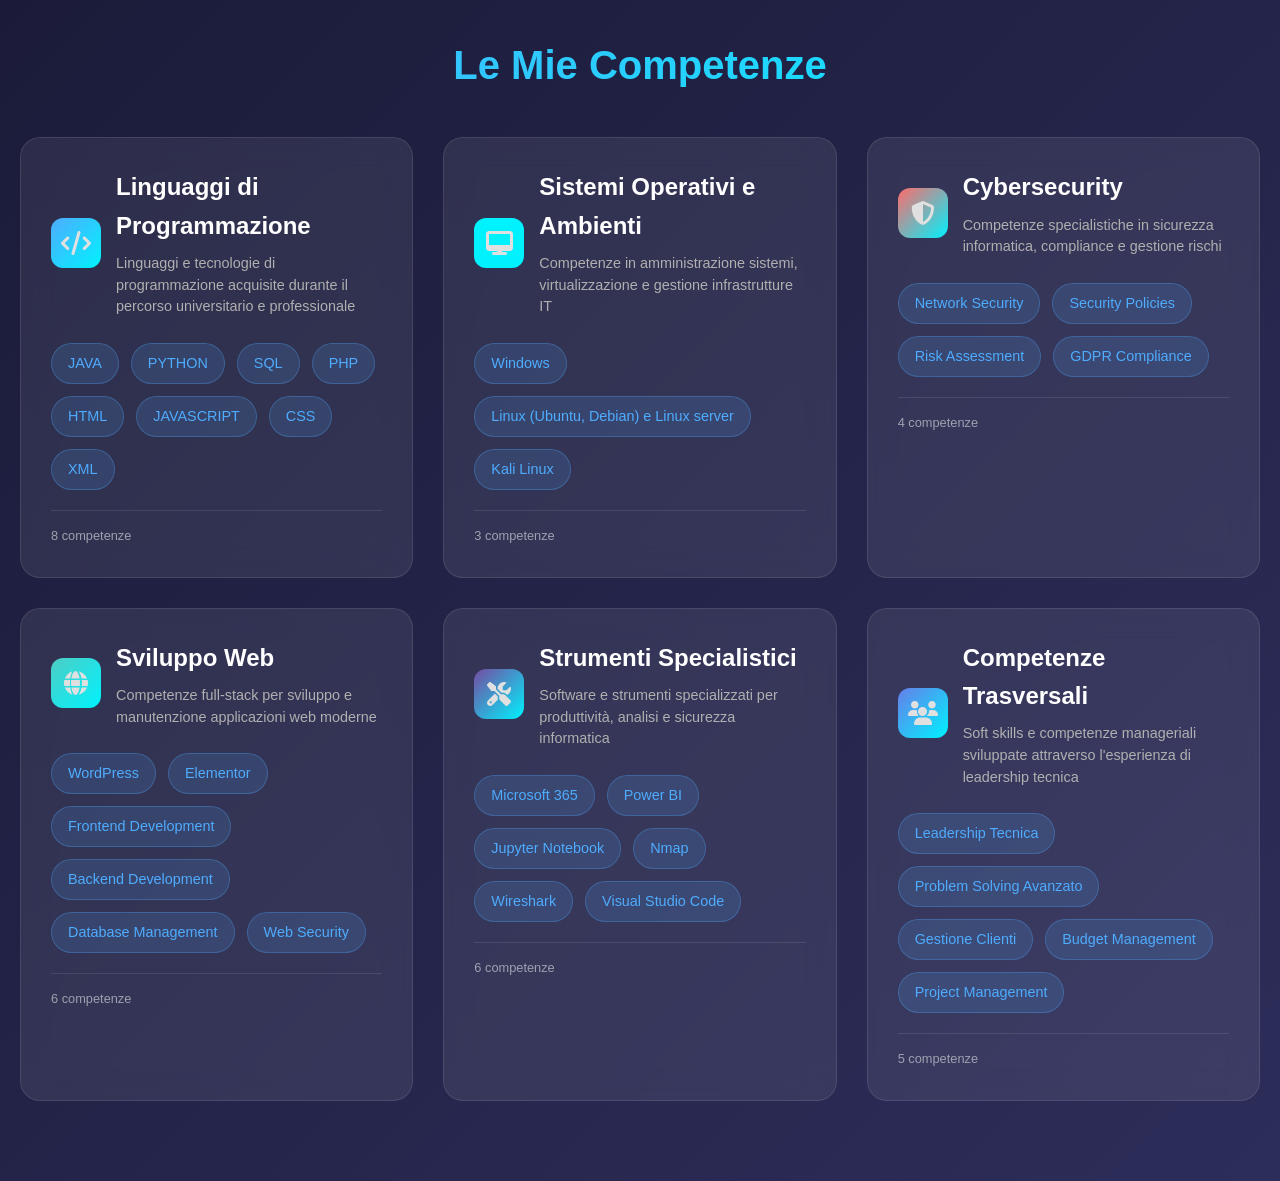
==== commit 6bbc101f: "Add EBI Meteo project and unify CSS section titles - Added EBI Meteo weather app to portfolio sectio" ====
--- a/index.html
+++ b/index.html
@@ -524,17 +524,6 @@
             margin-bottom: 40px;
         }
 
-        .portfolio-title {
-            text-align: center;
-            font-size: 2.5rem;
-            font-weight: 700;
-            background: linear-gradient(135deg, #4facfe 0%, #00f2fe 100%);
-            -webkit-background-clip: text;
-            -webkit-text-fill-color: transparent;
-            background-clip: text;
-            margin-bottom: 40px;
-        }
-
         .portfolio-grid {
             display: grid;
             grid-template-columns: repeat(auto-fit, minmax(400px, 1fr));
@@ -643,8 +632,7 @@
         }
 
         @media (max-width: 768px) {
-            .section-title,
-            .portfolio-title {
+            .section-title {
                 font-size: 2rem;
             }
 
@@ -665,7 +653,7 @@
             <h1>Emilio Mantegazza</h1>
             <div class="subtitle">Tecnico IT | Ingegnere Informatico</div>
             <div class="contact-info">
-               <!-- <div class="contact-item">
+                <div class="contact-item">
                     <i class="fas fa-envelope"></i>
                     <span><a href="mailto:emantegazza83@gmail.com">emantegazza83@gmail.com</a></span>
                 </div>
@@ -676,23 +664,23 @@
                 <div class="contact-item">
                     <i class="fas fa-map-marker-alt"></i>
                     <span>Savona, Italy</span>
-                </div> -->
-                <div class="contact-item"> 
+                </div>
+                <div class="contact-item">
                     <i class="fab fa-linkedin"></i>
-                    <span><a href="https://linkedin.com/in/emilio-mantegazza-410b4521" target="_blank">Profilo completo su LinkedIn</a></span>
+                    <span><a href="https://linkedin.com/in/emilio-mantegazza-410b4521" target="_blank">Profilo LinkedIn</a></span>
                 </div>
             </div>
-           <!-- <div class="cv-download">
+            <div class="cv-download">
                 <a href="./docs/EM_CV_2025.pdf" target="_blank" class="cv-link">
                     <i class="fas fa-download"></i>
                     <span>Scarica il mio CV</span>
                 </a>
-            </div> -->
+            </div>
         </header>
 
         <!-- Portfolio Section -->
         <section class="portfolio-section loading-animation">
-            <h2 class="portfolio-title">Il Mio Portfolio</h2>
+            <h2 class="section-title">Il Mio Portfolio</h2>
             <div class="portfolio-grid">
                 <!-- Progetto 1: Security WebApp -->
                 <a href="https://security-webapp.vercel.app/" target="_blank" rel="noopener noreferrer" class="portfolio-card">
@@ -732,6 +720,29 @@
                         <span class="portfolio-tag">Fraud Detection</span>
                         <span class="portfolio-tag">Vercel</span>
                         <span class="portfolio-tag">Render</span>
+                    </div>
+                    <div class="portfolio-link-wrapper">
+                        <span>Visita il progetto</span>
+                        <i class="fas fa-arrow-right"></i>
+                    </div>
+                </a>
+
+                <!-- Progetto 3: EBI Meteo -->
+                <a href="https://ebi-meteo.vercel.app/" target="_blank" rel="noopener noreferrer" class="portfolio-card">
+                    <div class="portfolio-card-header">
+                        <div class="portfolio-icon">
+                            <i class="fas fa-cloud-sun"></i>
+                        </div>
+                        <h3 class="portfolio-card-title">EBI Meteo</h3>
+                    </div>
+                    <p class="portfolio-card-description">
+                        App meteo personale con previsioni a 5 giorni, mappa interattiva con radar pioggia, geolocalizzazione GPS e bollettino ARPAL Liguria. Include vento ad alta risoluzione da modello GFS e fase lunare dinamica.
+                    </p>
+                    <div class="portfolio-tags">
+                        <span class="portfolio-tag">Weather API</span>
+                        <span class="portfolio-tag">Leaflet</span>
+                        <span class="portfolio-tag">Geolocation</span>
+                        <span class="portfolio-tag">Vercel</span>
                     </div>
                     <div class="portfolio-link-wrapper">
                         <span>Visita il progetto</span>
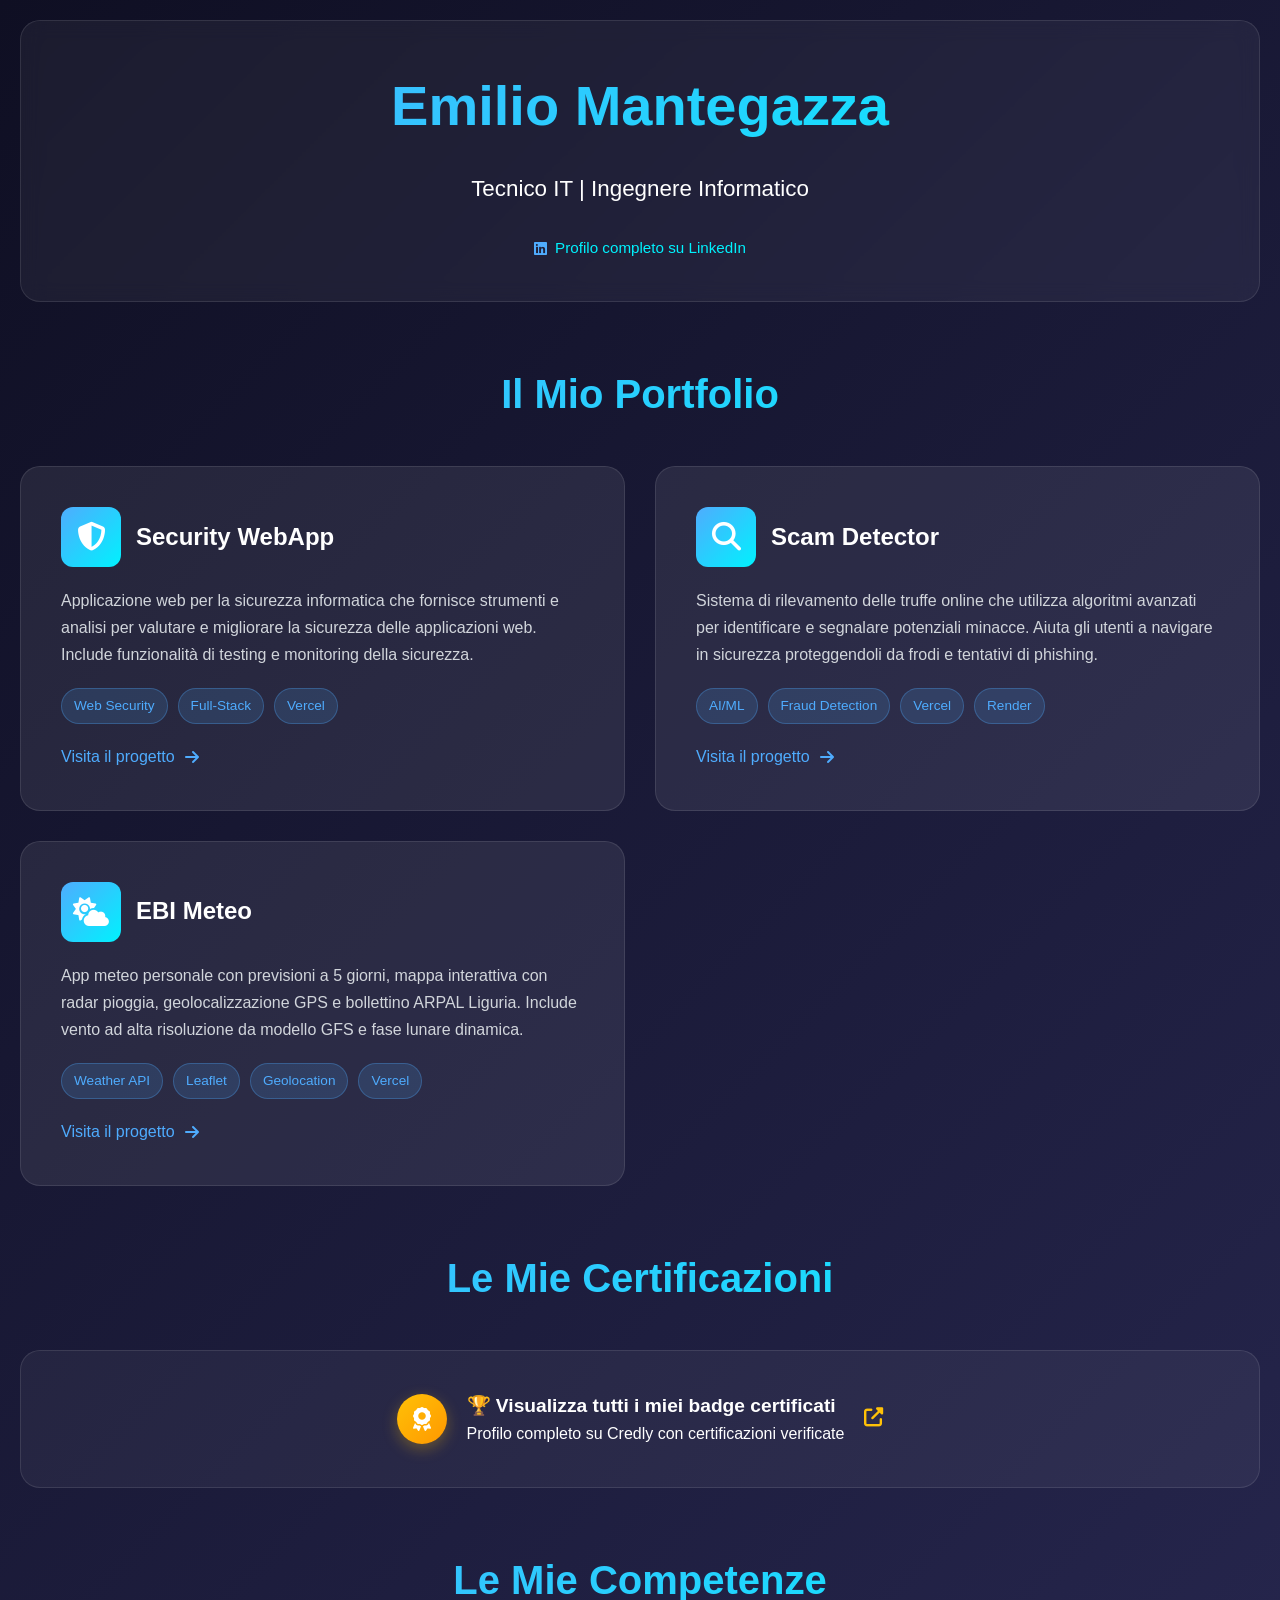
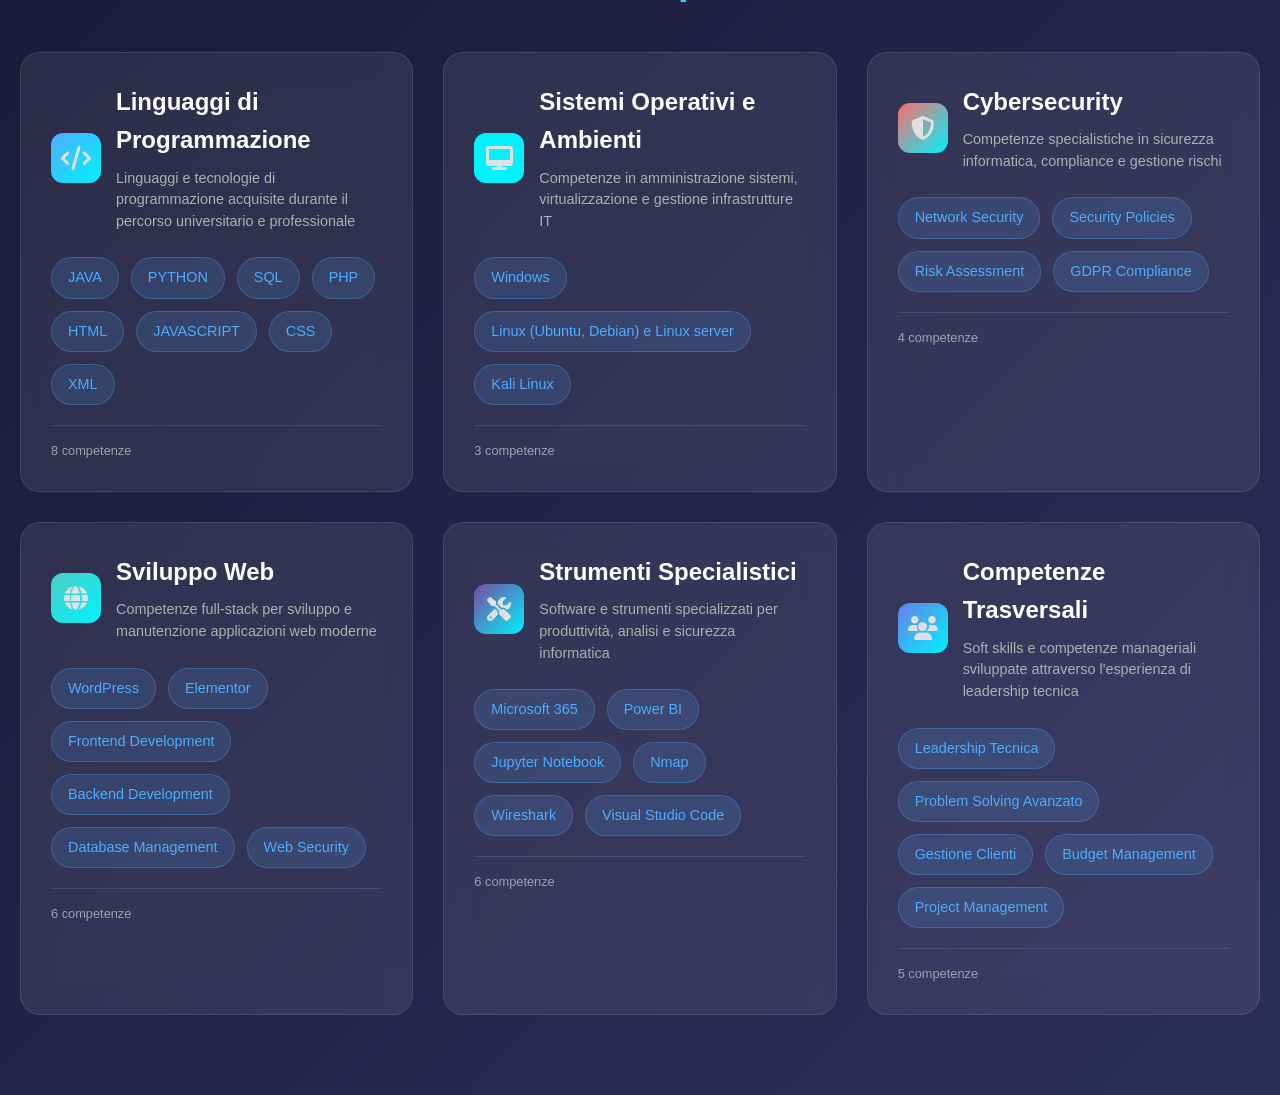
==== commit a537d3df: "Merge pull request #5 from ebilio/claude/add-portfolio-section-i16on Add EBI Meteo project and unify" ====
--- a/index.html
+++ b/index.html
@@ -653,7 +653,7 @@
             <h1>Emilio Mantegazza</h1>
             <div class="subtitle">Tecnico IT | Ingegnere Informatico</div>
             <div class="contact-info">
-                <div class="contact-item">
+               <!-- <div class="contact-item">
                     <i class="fas fa-envelope"></i>
                     <span><a href="mailto:emantegazza83@gmail.com">emantegazza83@gmail.com</a></span>
                 </div>
@@ -664,18 +664,18 @@
                 <div class="contact-item">
                     <i class="fas fa-map-marker-alt"></i>
                     <span>Savona, Italy</span>
-                </div>
-                <div class="contact-item">
+                </div> -->
+                <div class="contact-item"> 
                     <i class="fab fa-linkedin"></i>
-                    <span><a href="https://linkedin.com/in/emilio-mantegazza-410b4521" target="_blank">Profilo LinkedIn</a></span>
+                    <span><a href="https://linkedin.com/in/emilio-mantegazza-410b4521" target="_blank">Profilo completo su LinkedIn</a></span>
                 </div>
             </div>
-            <div class="cv-download">
+           <!-- <div class="cv-download">
                 <a href="./docs/EM_CV_2025.pdf" target="_blank" class="cv-link">
                     <i class="fas fa-download"></i>
                     <span>Scarica il mio CV</span>
                 </a>
-            </div>
+            </div> -->
         </header>
 
         <!-- Portfolio Section -->
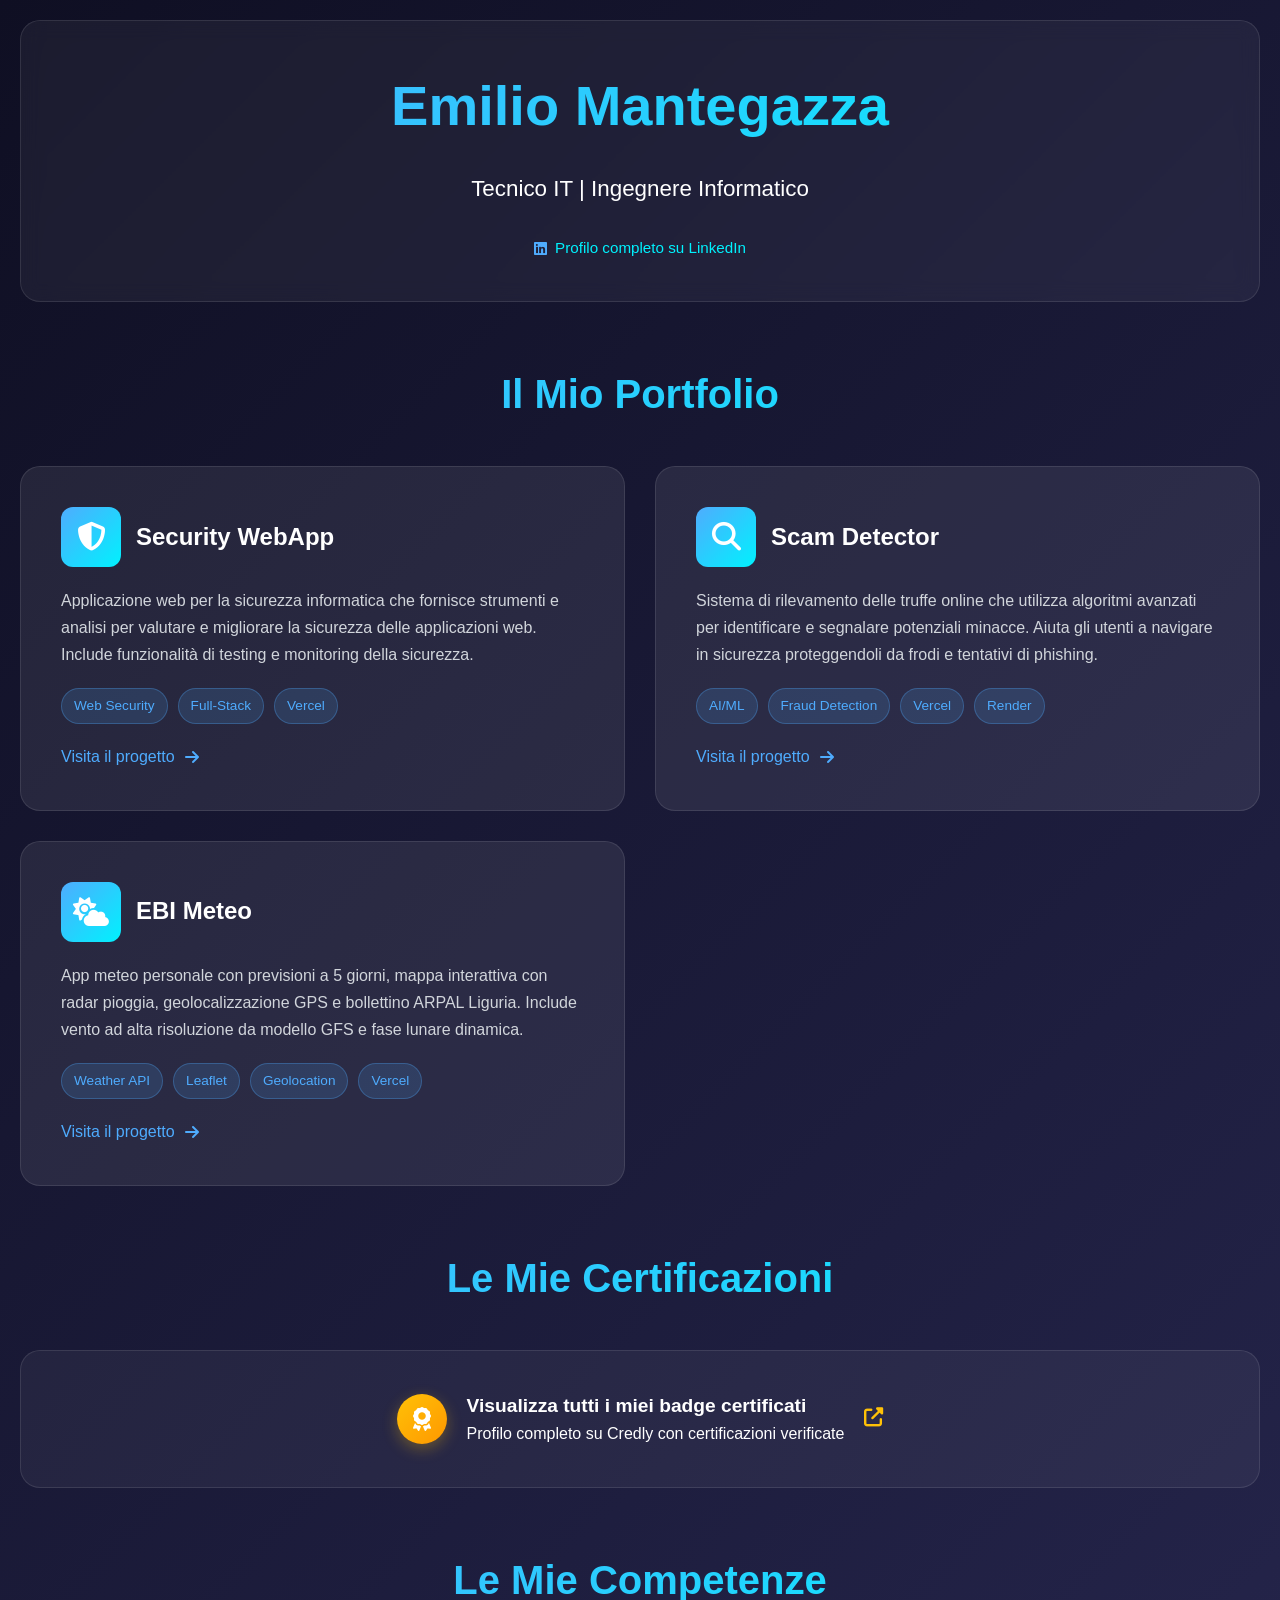
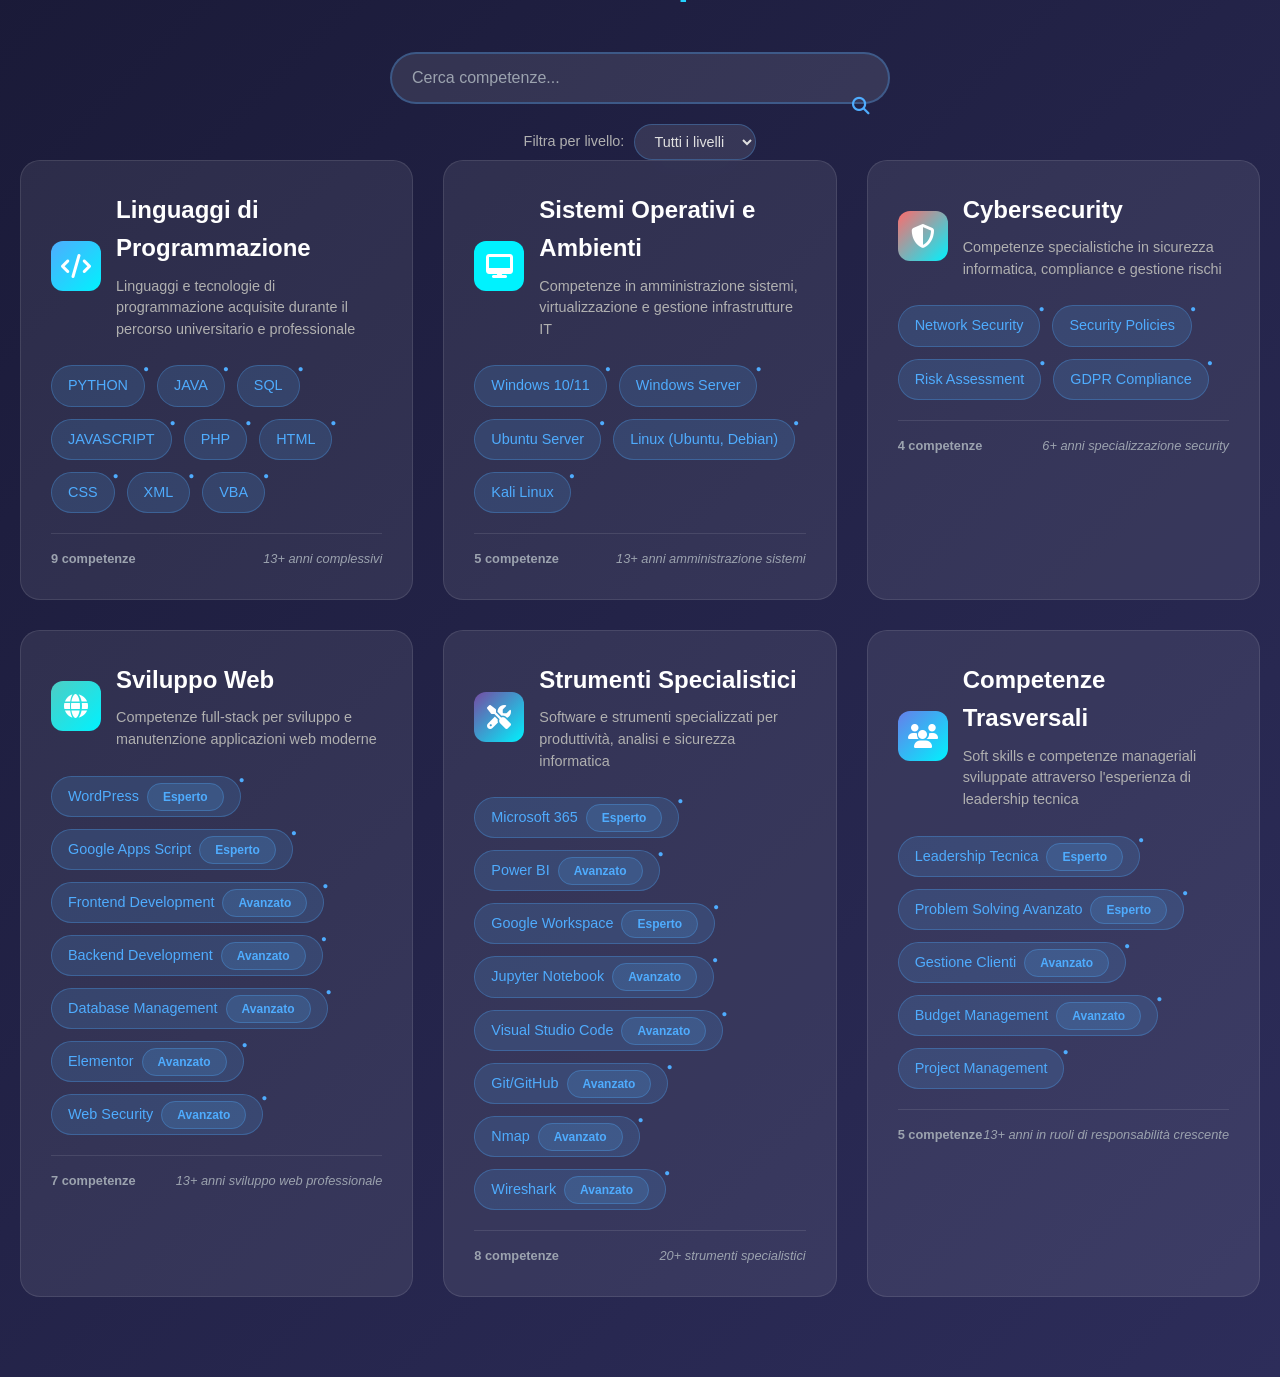
==== commit 005f7f4a: "Add files via upload" ====
--- a/index.html
+++ b/index.html
@@ -1,1103 +1,139 @@
-<!DOCTYPE html>
-<html lang="it">
-<head>
-    <meta charset="UTF-8">
-    <meta name="viewport" content="width=device-width, initial-scale=1.0">
-    <title>Emilio Mantegazza - Portfolio Tecnico</title>
-    <link href="https://cdnjs.cloudflare.com/ajax/libs/font-awesome/6.4.0/css/all.min.css" rel="stylesheet">
-    <style>
-        * {
-            margin: 0;
-            padding: 0;
-            box-sizing: border-box;
-        }
-
-        body {
-            font-family: 'Inter', -apple-system, BlinkMacSystemFont, sans-serif;
-            background: linear-gradient(135deg, #0f0f23 0%, #1e1e3f 50%, #2d2d5a 100%);
-            min-height: 100vh;
-            color: #e0e0e0;
-            line-height: 1.6;
-        }
-
-        .container {
-            max-width: 1400px;
-            margin: 0 auto;
-            padding: 20px;
-        }
-
-        .header {
-            text-align: center;
-            margin-bottom: 60px;
-            padding: 40px 20px;
-            background: rgba(255, 255, 255, 0.05);
-            border-radius: 20px;
-            backdrop-filter: blur(10px);
-            border: 1px solid rgba(255, 255, 255, 0.1);
-        }
-
-        .header h1 {
-            font-size: 3.5rem;
-            font-weight: 700;
-            background: linear-gradient(135deg, #4facfe 0%, #00f2fe 100%);
-            -webkit-background-clip: text;
-            -webkit-text-fill-color: transparent;
-            background-clip: text;
-            margin-bottom: 20px;
-        }
-
-        .header .subtitle {
-            font-size: 1.4rem;
-            color: #ffffff;
-            margin-bottom: 30px;
-        }
-
-        .contact-info {
-            display: flex;
-            justify-content: center;
-            gap: 30px;
-            flex-wrap: wrap;
-            margin-top: 20px;
-        }
-
-        .contact-item {
-            display: flex;
-            align-items: center;
-            gap: 8px;
-            color: #ffffff;
-            font-size: 0.95rem;
-        }
-
-        .contact-item i {
-            color: #4facfe;
-        }
-
-        .skills-grid {
-            display: grid;
-            grid-template-columns: repeat(auto-fit, minmax(350px, 1fr));
-            gap: 30px;
-            margin-bottom: 60px;
-        }
-
-        .skill-category {
-            background: rgba(255, 255, 255, 0.08);
-            border-radius: 20px;
-            padding: 30px;
-            backdrop-filter: blur(15px);
-            border: 1px solid rgba(255, 255, 255, 0.1);
-            transition: all 0.3s ease;
-            position: relative;
-            overflow: hidden;
-        }
-
-        .skill-category::before {
-            content: '';
-            position: absolute;
-            top: 0;
-            left: 0;
-            right: 0;
-            height: 4px;
-            background: linear-gradient(90deg, #4facfe 0%, #00f2fe 100%);
-            transform: scaleX(0);
-            transition: transform 0.3s ease;
-        }
-
-        .skill-category:hover {
-            transform: translateY(-5px);
-            box-shadow: 0 20px 40px rgba(79, 172, 254, 0.2);
-        }
-
-        .skill-category:hover::before {
-            transform: scaleX(1);
-        }
-
-        .category-header {
-            display: flex;
-            align-items: center;
-            gap: 15px;
-            margin-bottom: 25px;
-        }
-
-        .category-icon {
-            width: 50px;
-            height: 50px;
-            background: linear-gradient(135deg, #4facfe 0%, #00f2fe 100%);
-            border-radius: 12px;
-            display: flex;
-            align-items: center;
-            justify-content: center;
-            font-size: 1.5rem;
-        }
-
-        .category-title {
-            font-size: 1.5rem;
-            font-weight: 600;
-            color: #ffffff;
-        }
-
-        .skills-list {
-            display: flex;
-            flex-wrap: wrap;
-            gap: 12px;
-        }
-
-        .skill-tag {
-            background: rgba(79, 172, 254, 0.15);
-            border: 1px solid rgba(79, 172, 254, 0.3);
-            color: #4facfe;
-            padding: 8px 16px;
-            border-radius: 25px;
-            font-size: 0.9rem;
-            font-weight: 500;
-            transition: all 0.3s ease;
-            cursor: pointer;
-        }
-
-        .skill-tag:hover {
-            background: rgba(79, 172, 254, 0.25);
-            transform: translateY(-2px);
-            box-shadow: 0 5px 15px rgba(79, 172, 254, 0.3);
-        }
-
-        .category-content {
-            flex: 1;
-        }
-
-        .category-description {
-            color: #b0b0b0;
-            font-size: 0.9rem;
-            margin: 8px 0 0 0;
-            line-height: 1.5;
-        }
-
-        .category-stats {
-            margin-top: 20px;
-            display: flex;
-            justify-content: space-between;
-            align-items: center;
-            font-size: 0.8rem;
-            color: #9ca3af;
-            padding-top: 15px;
-            border-top: 1px solid rgba(255, 255, 255, 0.1);
-        }
-
-        .detailed-skill {
-            cursor: pointer;
-            position: relative;
-        }
-
-        /* Rimosso completamente il cerchio con il livello */
-
-        .skill-level {
-            font-size: 0.75rem;
-            color: #4facfe;
-            margin-left: 8px;
-            font-weight: 600;
-        }
-
-        /* Stili per errori */
-        .error-category {
-            background: rgba(255, 107, 107, 0.1) !important;
-            border: 1px solid rgba(255, 107, 107, 0.3) !important;
-        }
-
-        .error-content {
-            display: flex;
-            align-items: center;
-            gap: 20px;
-            text-align: left;
-        }
-
-        .error-icon {
-            width: 60px;
-            height: 60px;
-            background: rgba(255, 107, 107, 0.2);
-            border-radius: 50%;
-            display: flex;
-            align-items: center;
-            justify-content: center;
-            font-size: 1.8rem;
-            color: #ff6b6b;
-            flex-shrink: 0;
-        }
-
-        .error-message h3 {
-            color: #ff6b6b;
-            margin-bottom: 8px;
-            font-size: 1.2rem;
-        }
-
-        .error-message p {
-            color: #d1d5db;
-            margin-bottom: 5px;
-        }
-
-        .error-message small {
-            color: #9ca3af;
-            font-size: 0.8rem;
-        }
-
-        .global-error {
-            grid-column: 1 / -1;
-            text-align: center;
-            padding: 60px 40px;
-            background: rgba(255, 107, 107, 0.1);
-            border: 2px solid rgba(255, 107, 107, 0.3);
-            border-radius: 20px;
-            color: #e0e0e0;
-        }
-
-        .global-error .error-icon {
-            width: 80px;
-            height: 80px;
-            margin: 0 auto 20px;
-            font-size: 2.5rem;
-        }
-
-        .global-error h2 {
-            color: #ff6b6b;
-            margin-bottom: 15px;
-            font-size: 2rem;
-        }
-
-        .global-error p {
-            font-size: 1.1rem;
-            margin-bottom: 30px;
-            color: #d1d5db;
-        }
-
-        .error-instructions {
-            background: rgba(255, 255, 255, 0.05);
-            border-radius: 10px;
-            padding: 20px;
-            margin-top: 20px;
-            text-align: left;
-            max-width: 600px;
-            margin-left: auto;
-            margin-right: auto;
-        }
-
-        .error-instructions h4 {
-            color: #4facfe;
-            margin-bottom: 15px;
-            font-size: 1.1rem;
-        }
-
-        .error-instructions ol {
-            color: #d1d5db;
-            line-height: 1.6;
-            margin-left: 20px;
-        }
-
-        .error-instructions li {
-            margin-bottom: 8px;
-        }
-
-        .error-instructions code {
-            background: rgba(79, 172, 254, 0.2);
-            color: #4facfe;
-            padding: 2px 6px;
-            border-radius: 4px;
-            font-family: 'Courier New', monospace;
-        }
-
-        @media (max-width: 768px) {
-            .header h1 {
-                font-size: 2.5rem;
-            }
-            
-            .skills-grid {
-                grid-template-columns: 1fr;
-            }
-            
-            .contact-info {
-                flex-direction: column;
-                align-items: center;
-                gap: 15px;
-            }
-
-            .error-content {
-                flex-direction: column;
-                text-align: center;
-                gap: 15px;
-            }
-            
-            .global-error {
-                padding: 40px 20px;
-            }
-            
-            .error-instructions {
-                padding: 15px;
-            }
-        }
-
-        .loading-animation {
-            opacity: 0;
-            transform: translateY(20px);
-            animation: fadeInUp 0.6s ease forwards;
-        }
-
-        @keyframes fadeInUp {
-            to {
-                opacity: 1;
-                transform: translateY(0);
-            }
-        }
-
-        /* Stili Credly - Layout orizzontale centrato */
-        .credly-section {
-            margin-bottom: 60px;
-        }
-
-        .credly-link {
-            display: block;
-            text-decoration: none;
-            padding: 40px 20px;
-            background: rgba(255, 255, 255, 0.05);
-            border-radius: 20px;
-            backdrop-filter: blur(10px);
-            border: 1px solid rgba(255, 255, 255, 0.1);
-            transition: all 0.3s ease;
-            position: relative;
-            overflow: hidden;
-        }
-
-        .credly-link::before {
-            content: '';
-            position: absolute;
-            top: 0;
-            left: -100%;
-            width: 100%;
-            height: 100%;
-            background: linear-gradient(90deg, transparent, rgba(255, 193, 7, 0.1), transparent);
-            transition: left 0.6s ease;
-        }
-
-        .credly-link:hover {
-            transform: translateY(-5px);
-            box-shadow: 0 20px 40px rgba(255, 193, 7, 0.2);
-        }
-
-        .credly-link:hover::before {
-            left: 100%;
-        }
-
-        .credly-content {
-            display: flex;
-            align-items: center;
-            justify-content: center;
-            gap: 20px;
-            position: relative;
-            z-index: 1;
-        }
-
-        .credly-icon {
-            width: 50px;
-            height: 50px;
-            background: linear-gradient(135deg, #ffc107 0%, #ff9800 100%);
-            border-radius: 50%;
-            display: flex;
-            align-items: center;
-            justify-content: center;
-            font-size: 1.5rem;
-            color: white;
-            flex-shrink: 0;
-            box-shadow: 0 5px 15px rgba(255, 193, 7, 0.3);
-        }
-
-        .credly-text {
-            color: #ffffff;
-        }
-
-        .credly-text h3 {
-            font-size: 1.2rem;
-            font-weight: 600;
-            margin: 0;
-            color: #ffffff;
-        }
-
-        .credly-arrow {
-            font-size: 1.2rem;
-            color: #ffc107;
-            transition: transform 0.3s ease;
-            flex-shrink: 0;
-        }
-
-        .credly-link:hover .credly-arrow {
-            transform: translateX(5px);
-        }
-
-        @media (max-width: 768px) {
-            .credly-content {
-                gap: 15px;
-            }
-            
-            .credly-icon {
-                width: 45px;
-                height: 45px;
-                font-size: 1.3rem;
-            }
-            
-            .credly-text h3 {
-                font-size: 1.1rem;
-            }
-        }
-
-        /* Stili per i collegamenti - Cyan */
-        a {
-            color: #00f2fe;
-            text-decoration: none;
-            transition: color 0.3s ease;
-        }
-
-        a:hover {
-            color: #4facfe;
-            text-decoration: underline;
-        }
-
-        a:visited {
-            color: #9ca3af;
-        }
-
-        /* Link specifici nell'header */
-        .contact-item a {
-            color: #00f2fe;
-        }
-
-        .contact-item a:hover {
-            color: #4facfe;
-        }
-
-        /* Stili per il download CV */
-        .cv-download {
-            margin-top: 30px;
-            display: flex;
-            justify-content: center;
-        }
-
-        .cv-link {
-            display: inline-flex;
-            align-items: center;
-            gap: 12px;
-            background: linear-gradient(135deg, #4facfe 0%, #00f2fe 100%);
-            color: white !important;
-            padding: 15px 30px;
-            border-radius: 50px;
-            text-decoration: none;
-            font-weight: 600;
-            font-size: 1rem;
-            transition: all 0.3s ease;
-            box-shadow: 0 5px 15px rgba(79, 172, 254, 0.3);
-        }
-
-        .cv-link:hover {
-            transform: translateY(-3px);
-            box-shadow: 0 8px 25px rgba(79, 172, 254, 0.4);
-            color: white !important;
-            text-decoration: none;
-        }
-
-        .cv-link i {
-            font-size: 1.1rem;
-        }
-
-        @media (max-width: 768px) {
-            .cv-link {
-                padding: 12px 25px;
-                font-size: 0.9rem;
-            }
-        }
-
-        /* Stili Portfolio Section */
-        .portfolio-section {
-            margin-bottom: 60px;
-        }
-
-        .section-title {
-            text-align: center;
-            font-size: 2.5rem;
-            font-weight: 700;
-            background: linear-gradient(135deg, #4facfe 0%, #00f2fe 100%);
-            -webkit-background-clip: text;
-            -webkit-text-fill-color: transparent;
-            background-clip: text;
-            margin-bottom: 40px;
-        }
-
-        .portfolio-grid {
-            display: grid;
-            grid-template-columns: repeat(auto-fit, minmax(400px, 1fr));
-            gap: 30px;
-        }
-
-        .portfolio-card {
-            background: rgba(255, 255, 255, 0.08);
-            border-radius: 20px;
-            padding: 40px;
-            backdrop-filter: blur(15px);
-            border: 1px solid rgba(255, 255, 255, 0.1);
-            transition: all 0.3s ease;
-            position: relative;
-            overflow: hidden;
-            text-decoration: none;
-            display: block;
-        }
-
-        .portfolio-card::before {
-            content: '';
-            position: absolute;
-            top: 0;
-            left: 0;
-            right: 0;
-            height: 4px;
-            background: linear-gradient(90deg, #4facfe 0%, #00f2fe 100%);
-            transform: scaleX(0);
-            transition: transform 0.3s ease;
-        }
-
-        .portfolio-card:hover {
-            transform: translateY(-8px);
-            box-shadow: 0 20px 40px rgba(79, 172, 254, 0.3);
-        }
-
-        .portfolio-card:hover::before {
-            transform: scaleX(1);
-        }
-
-        .portfolio-card-header {
-            display: flex;
-            align-items: center;
-            gap: 15px;
-            margin-bottom: 20px;
-        }
-
-        .portfolio-icon {
-            width: 60px;
-            height: 60px;
-            background: linear-gradient(135deg, #4facfe 0%, #00f2fe 100%);
-            border-radius: 12px;
-            display: flex;
-            align-items: center;
-            justify-content: center;
-            font-size: 1.8rem;
-            color: white;
-            flex-shrink: 0;
-        }
-
-        .portfolio-card-title {
-            font-size: 1.5rem;
-            font-weight: 600;
-            color: #ffffff;
-            margin: 0;
-        }
-
-        .portfolio-card-description {
-            color: #d1d5db;
-            line-height: 1.7;
-            margin-bottom: 20px;
-            font-size: 1rem;
-        }
-
-        .portfolio-link-wrapper {
-            display: flex;
-            align-items: center;
-            gap: 10px;
-            color: #4facfe;
-            font-weight: 500;
-            margin-top: 20px;
-        }
-
-        .portfolio-link-wrapper i {
-            transition: transform 0.3s ease;
-        }
-
-        .portfolio-card:hover .portfolio-link-wrapper i {
-            transform: translateX(5px);
-        }
-
-        .portfolio-tags {
-            display: flex;
-            flex-wrap: wrap;
-            gap: 10px;
-            margin-top: 20px;
-        }
-
-        .portfolio-tag {
-            background: rgba(79, 172, 254, 0.15);
-            border: 1px solid rgba(79, 172, 254, 0.3);
-            color: #4facfe;
-            padding: 6px 12px;
-            border-radius: 20px;
-            font-size: 0.85rem;
-        }
-
-        @media (max-width: 768px) {
-            .section-title {
-                font-size: 2rem;
-            }
-
-            .portfolio-grid {
-                grid-template-columns: 1fr;
-            }
-
-            .portfolio-card {
-                padding: 30px;
-            }
-        }
-    </style>
-</head>
-<body>
-    <div class="container">
-        <!-- Header Section -->
-        <header class="header loading-animation">
-            <h1>Emilio Mantegazza</h1>
-            <div class="subtitle">Tecnico IT | Ingegnere Informatico</div>
-            <div class="contact-info">
-               <!-- <div class="contact-item">
-                    <i class="fas fa-envelope"></i>
-                    <span><a href="mailto:emantegazza83@gmail.com">emantegazza83@gmail.com</a></span>
-                </div>
-                <div class="contact-item">
-                    <i class="fas fa-phone"></i>
-                    <span>+39 338 843 9853</span>
-                </div>
-                <div class="contact-item">
-                    <i class="fas fa-map-marker-alt"></i>
-                    <span>Savona, Italy</span>
-                </div> -->
-                <div class="contact-item"> 
-                    <i class="fab fa-linkedin"></i>
-                    <span><a href="https://linkedin.com/in/emilio-mantegazza-410b4521" target="_blank">Profilo completo su LinkedIn</a></span>
-                </div>
-            </div>
-           <!-- <div class="cv-download">
-                <a href="./docs/EM_CV_2025.pdf" target="_blank" class="cv-link">
-                    <i class="fas fa-download"></i>
-                    <span>Scarica il mio CV</span>
-                </a>
-            </div> -->
-        </header>
-
-        <!-- Portfolio Section -->
-        <section class="portfolio-section loading-animation">
-            <h2 class="section-title">Il Mio Portfolio</h2>
-            <div class="portfolio-grid">
-                <!-- Progetto 1: Security WebApp -->
-                <a href="https://security-webapp.vercel.app/" target="_blank" rel="noopener noreferrer" class="portfolio-card">
-                    <div class="portfolio-card-header">
-                        <div class="portfolio-icon">
-                            <i class="fas fa-shield-alt"></i>
-                        </div>
-                        <h3 class="portfolio-card-title">Security WebApp</h3>
-                    </div>
-                    <p class="portfolio-card-description">
-                        Applicazione web per la sicurezza informatica che fornisce strumenti e analisi per valutare e migliorare la sicurezza delle applicazioni web. Include funzionalità di testing e monitoring della sicurezza.
-                    </p>
-                    <div class="portfolio-tags">
-                        <span class="portfolio-tag">Web Security</span>
-                        <span class="portfolio-tag">Full-Stack</span>
-                        <span class="portfolio-tag">Vercel</span>
-                    </div>
-                    <div class="portfolio-link-wrapper">
-                        <span>Visita il progetto</span>
-                        <i class="fas fa-arrow-right"></i>
-                    </div>
-                </a>
-
-                <!-- Progetto 2: Scam Detector -->
-                <a href="https://scam-detector-gray.vercel.app/" target="_blank" rel="noopener noreferrer" class="portfolio-card">
-                    <div class="portfolio-card-header">
-                        <div class="portfolio-icon">
-                            <i class="fas fa-search"></i>
-                        </div>
-                        <h3 class="portfolio-card-title">Scam Detector</h3>
-                    </div>
-                    <p class="portfolio-card-description">
-                        Sistema di rilevamento delle truffe online che utilizza algoritmi avanzati per identificare e segnalare potenziali minacce. Aiuta gli utenti a navigare in sicurezza proteggendoli da frodi e tentativi di phishing.
-                    </p>
-                    <div class="portfolio-tags">
-                        <span class="portfolio-tag">AI/ML</span>
-                        <span class="portfolio-tag">Fraud Detection</span>
-                        <span class="portfolio-tag">Vercel</span>
-                        <span class="portfolio-tag">Render</span>
-                    </div>
-                    <div class="portfolio-link-wrapper">
-                        <span>Visita il progetto</span>
-                        <i class="fas fa-arrow-right"></i>
-                    </div>
-                </a>
-
-                <!-- Progetto 3: EBI Meteo -->
-                <a href="https://ebi-meteo.vercel.app/" target="_blank" rel="noopener noreferrer" class="portfolio-card">
-                    <div class="portfolio-card-header">
-                        <div class="portfolio-icon">
-                            <i class="fas fa-cloud-sun"></i>
-                        </div>
-                        <h3 class="portfolio-card-title">EBI Meteo</h3>
-                    </div>
-                    <p class="portfolio-card-description">
-                        App meteo personale con previsioni a 5 giorni, mappa interattiva con radar pioggia, geolocalizzazione GPS e bollettino ARPAL Liguria. Include vento ad alta risoluzione da modello GFS e fase lunare dinamica.
-                    </p>
-                    <div class="portfolio-tags">
-                        <span class="portfolio-tag">Weather API</span>
-                        <span class="portfolio-tag">Leaflet</span>
-                        <span class="portfolio-tag">Geolocation</span>
-                        <span class="portfolio-tag">Vercel</span>
-                    </div>
-                    <div class="portfolio-link-wrapper">
-                        <span>Visita il progetto</span>
-                        <i class="fas fa-arrow-right"></i>
-                    </div>
-                </a>
-            </div>
-        </section>
-
-        <!-- Certificazioni Section -->
-        <section class="credly-section loading-animation">
-            <h2 class="section-title">Le Mie Certificazioni</h2>
-            <a href="https://www.credly.com/users/emilio-mantegazza" target="_blank" rel="noopener noreferrer" class="credly-link">
-                <div class="credly-content">
-                    <div class="credly-icon">
-                        <i class="fas fa-award"></i>
-                    </div>
-                    <div class="credly-text">
-                        <h3>🏆 Visualizza tutti i miei badge certificati</h3>
-                        <p>Profilo completo su Credly con certificazioni verificate</p>
-                    </div>
-                    <div class="credly-arrow">
-                        <i class="fas fa-external-link-alt"></i>
-                    </div>
-                </div>
-            </a>
-        </section>
-
-        <!-- Skills Section - Caricato dinamicamente da JSON -->
-        <section class="skills-section">
-            <h2 class="section-title">Le Mie Competenze</h2>
-            <div class="skills-grid" id="skillsContainer">
-                <div class="loading-message">
-                    <p>🔄 Caricamento competenze dai file JSON...</p>
-                </div>
-            </div>
-        </section>
-    </div>
-
-    <script>
-        class PortfolioApp {
-            constructor() {
-                this.skillsData = {};
-                this.init();
-            }
-
-            async init() {
-                console.log('🚀 Inizializzazione Portfolio App');
-                try {
-                    await this.loadSkillsFromJSON();
-                    this.renderSkills();
-                    this.initInteractions();
-                    console.log('✅ Portfolio inizializzato con successo');
-                } catch (error) {
-                    console.error('❌ Errore durante l\'inizializzazione:', error);
-                    this.showGlobalError(error.message);
-                }
-            }
-
-            async loadSkillsFromJSON() {
-                const categories = ['programming', 'systems', 'security', 'web', 'tools', 'leadership'];
-                const container = document.getElementById('skillsContainer');
-                container.innerHTML = ''; // Pulisci contenitore
-
-                for (const category of categories) {
-                    try {
-                        console.log(`🔍 Tentativo caricamento: ./skills/${category}.json`);
-                        const response = await fetch(`./skills/${category}.json`);
-                        
-                        console.log(`📡 Response status per ${category}:`, response.status);
-                        console.log(`📡 Response headers per ${category}:`, [...response.headers.entries()]);
-                        
-                        if (!response.ok) {
-                            throw new Error(`HTTP ${response.status} - ${response.statusText}`);
-                        }
-                        
-                        const contentType = response.headers.get('content-type');
-                        console.log(`📄 Content-Type per ${category}:`, contentType);
-                        
-                        const data = await response.json();
-                        this.skillsData[category] = data;
-                        console.log(`✅ Caricato con successo: ${category}.json`, data);
-                        
-                    } catch (error) {
-                        console.error(`❌ Errore dettagliato per ${category}:`, {
-                            message: error.message,
-                            name: error.name,
-                            stack: error.stack
-                        });
-                        
-                        // Prova con percorso alternativo
-                        try {
-                            console.log(`🔄 Tentativo percorso alternativo: /skills/${category}.json`);
-                            const altResponse = await fetch(`/skills/${category}.json`);
-                            if (altResponse.ok) {
-                                const altData = await altResponse.json();
-                                this.skillsData[category] = altData;
-                                console.log(`✅ Caricato con percorso alternativo: ${category}.json`);
-                                continue;
-                            }
-                        } catch (altError) {
-                            console.error(`❌ Anche percorso alternativo fallito per ${category}:`, altError.message);
-                        }
-                        
-                        this.showFileError(category, container, error.message);
-                    }
-                }
-
-                console.log(`📊 Totale file caricati: ${Object.keys(this.skillsData).length}/6`);
-
-                // Se nessun file è stato caricato
-                if (Object.keys(this.skillsData).length === 0) {
-                    throw new Error('Nessun file JSON trovato. Possibile problema CORS o percorso file.');
-                }
-            }
-
-            showFileError(category, container, errorMessage) {
-                const errorElement = document.createElement('div');
-                errorElement.className = 'skill-category error-category';
-                errorElement.innerHTML = `
-                    <div class="error-content">
-                        <div class="error-icon">
-                            <i class="fas fa-exclamation-triangle"></i>
-                        </div>
-                        <div class="error-message">
-                            <h3>Errore ${category}.json</h3>
-                            <p><strong>Percorso:</strong> ./skills/${category}.json</p>
-                            <p><strong>Errore:</strong> ${errorMessage}</p>
-                            <small>
-                                ${errorMessage.includes('CORS') || errorMessage.includes('fetch') 
-                                    ? 'Problema CORS: il browser blocca l\'accesso ai file locali' 
-                                    : 'Verifica che il file esista nella cartella skills/'
-                                }
-                            </small>
-                        </div>
-                    </div>
-                `;
-                container.appendChild(errorElement);
-            }
-
-            showGlobalError(message) {
-                const container = document.getElementById('skillsContainer');
-                container.innerHTML = `
-                    <div class="global-error">
-                        <div class="error-icon">
-                            <i class="fas fa-exclamation-circle"></i>
-                        </div>
-                        <h2>Errore di Caricamento</h2>
-                        <p>${message}</p>
-                        <div class="error-instructions">
-                            <h4>Possibili soluzioni:</h4>
-                            <ol>
-                                <li><strong>Se stai testando localmente:</strong> Usa un server locale (es. Live Server di VS Code) invece di aprire il file direttamente</li>
-                                <li><strong>Se su GitHub Pages:</strong> Verifica che i file siano nella cartella <code>skills/</code> nella root del repository</li>
-                                <li><strong>Controllo percorsi:</strong> Assicurati che la struttura sia <code>ebilio.github.io/skills/programming.json</code></li>
-                                <li><strong>Controllo CORS:</strong> I file devono essere serviti da un web server, non aperti come file locali</li>
-                            </ol>
-                            <p><strong>Debug info:</strong> Controlla la console per dettagli su headers HTTP e status code</p>
-                        </div>
-                    </div>
-                `;
-            }
-
-            renderSkills() {
-                const container = document.getElementById('skillsContainer');
-                
-                // Aggiungi solo le categorie caricate con successo
-                Object.values(this.skillsData).forEach((category, index) => {
-                    const element = this.createSkillCategoryElement(category, index);
-                    container.appendChild(element);
-                });
-            }
-
-            createSkillCategoryElement(skillData, index) {
-                const skillCategory = document.createElement('div');
-                skillCategory.className = 'skill-category loading-animation';
-                skillCategory.style.animationDelay = `${index * 0.1}s`;
-                skillCategory.dataset.categoryId = skillData.id;
-
-                const skillsList = this.createSkillsList(skillData.skills);
-
-                skillCategory.innerHTML = `
-                    <div class="category-header">
-                        <div class="category-icon" style="background: linear-gradient(135deg, ${skillData.color || '#4facfe'} 0%, #00f2fe 100%)">
-                            <i class="${skillData.icon}"></i>
-                        </div>
-                        <div class="category-content">
-                            <div class="category-title">${skillData.title}</div>
-                            <p class="category-description">${skillData.description || ''}</p>
-                        </div>
-                    </div>
-                    <div class="skills-list">
-                        ${skillsList}
-                    </div>
-                    <div class="category-stats">
-                        <span class="skills-count">${skillData.skills?.length || 0} competenze</span>
-                    </div>
-                `;
-
-                return skillCategory;
-            }
-
-            createSkillsList(skills) {
-                if (!skills || !Array.isArray(skills)) return '';
-                
-                return skills.map(skill => {
-                    const isDetailed = typeof skill === 'object';
-                    const name = isDetailed ? skill.name : skill;
-                    
-                    return `
-                        <span class="skill-tag ${isDetailed ? 'detailed-skill' : ''}" 
-                              data-skill-name="${name}"
-                              title="${name}">
-                            ${name}
-                        </span>
-                    `;
-                }).join('');
-            }
-
-            initInteractions() {
-                document.addEventListener('click', (e) => {
-                    if (e.target.classList.contains('skill-tag') || e.target.closest('.skill-tag')) {
-                        const skillTag = e.target.classList.contains('skill-tag') ? e.target : e.target.closest('.skill-tag');
-                        this.showSkillDetails(skillTag);
-                    }
-                });
-            }
-
-            showSkillDetails(skillElement) {
-                const skillName = skillElement.dataset.skillName;
-                const categoryId = skillElement.closest('.skill-category').dataset.categoryId;
-                
-                const categoryData = this.skillsData[categoryId];
-                const skillDetails = categoryData?.skills?.find(s => 
-                    (typeof s === 'object' ? s.name : s) === skillName
-                );
-
-                if (skillDetails && typeof skillDetails === 'object') {
-                    this.openSkillModal(skillDetails, categoryData.title);
-                } else {
-                    alert(`Competenza: ${skillName}\n\nDettagli base disponibili.`);
-                }
-            }
-
-            openSkillModal(skillDetails, categoryTitle) {
-                const existingModal = document.querySelector('.skill-modal');
-                if (existingModal) existingModal.remove();
-
-                const modal = document.createElement('div');
-                modal.className = 'skill-modal';
-                modal.innerHTML = `
-                    <div class="modal-content">
-                        <div class="modal-header">
-                            <h3>${skillDetails.name}</h3>
-                            <span class="close-modal">&times;</span>
-                        </div>
-                        <div class="modal-body">
-                            <div class="skill-meta">
-                                <span class="skill-category">${categoryTitle}</span>
-                            </div>
-                            <p class="skill-description">${skillDetails.description || ''}</p>
-                            ${this.renderProjects(skillDetails.projects)}
-                            ${this.renderCertifications(skillDetails.certifications)}
-                        </div>
-                    </div>
-                `;
-
-                document.body.appendChild(modal);
-                
-                modal.querySelector('.close-modal').onclick = () => this.closeModal(modal);
-                modal.onclick = (e) => {
-                    if (e.target === modal) this.closeModal(modal);
-                };
-
-                document.body.style.overflow = 'hidden';
-                setTimeout(() => modal.classList.add('active'), 10);
-
-                // Aggiungi stili modal se non esistono
-                if (!document.querySelector('#modal-styles')) {
-                    this.addModalStyles();
-                }
-            }
-
-            closeModal(modal) {
-                modal.classList.remove('active');
-                document.body.style.overflow = '';
-                setTimeout(() => modal.remove(), 300);
-            }
-
-            renderProjects(projects) {
-                if (!projects || !projects.length) return '';
-                return `
-                    <div class="skill-projects">
-                        <h4><i class="fas fa-project-diagram"></i> Progetti</h4>
-                        <ul>
-                            ${projects.map(project => `<li>${project}</li>`).join('')}
-                        </ul>
-                    </div>
-                `;
-            }
-
-            renderCertifications(certifications) {
-                if (!certifications || !certifications.length) return '';
-                return `
-                    <div class="skill-certifications">
-                        <h4><i class="fas fa-certificate"></i> Certificazioni</h4>
-                        <ul>
-                            ${certifications.map(cert => `<li>${cert}</li>`).join('')}
-                        </ul>
-                    </div>
-                `;
-            }
-
-            addModalStyles() {
-                const styles = document.createElement('style');
-                styles.id = 'modal-styles';
-                styles.textContent = `
-                    .skill-modal {
-                        position: fixed; top: 0; left: 0; width: 100%; height: 100%;
-                        background: rgba(15, 15, 35, 0.9); display: flex; align-items: center; justify-content: center;
-                        z-index: 1000; opacity: 0; visibility: hidden; transition: all 0.3s ease;
-                    }
-                    .skill-modal.active { opacity: 1; visibility: visible; }
-                    .modal-content {
-                        background: linear-gradient(135deg, #1e1e3f 0%, #2d2d5a 100%);
-                        border-radius: 20px; padding: 40px; max-width: 700px; width: 90%; max-height: 85vh;
-                        overflow-y: auto; color: #e0e0e0; border: 1px solid rgba(79, 172, 254, 0.2);
-                        transform: scale(0.9); transition: transform 0.3s ease;
-                    }
-                    .skill-modal.active .modal-content { transform: scale(1); }
-                    .modal-header { display: flex; justify-content: space-between; align-items: center; margin-bottom: 25px; }
-                    .modal-header h3 { font-size: 1.8rem; color: #4facfe; margin: 0; }
-                    .close-modal { font-size: 2rem; cursor: pointer; color: #9ca3af; transition: color 0.3s ease; }
-                    .close-modal:hover { color: #ff6b6b; }
-                    .skill-meta { display: flex; gap: 15px; margin-bottom: 20px; flex-wrap: wrap; }
-                    .skill-meta span { background: rgba(79, 172, 254, 0.15); border: 1px solid rgba(79, 172, 254, 0.3);
-                        color: #4facfe; padding: 6px 15px; border-radius: 20px; font-size: 0.85rem; }
-                    .skill-description { color: #d1d5db; line-height: 1.7; margin-bottom: 25px; }
-                    .skill-projects, .skill-certifications { margin-bottom: 25px; }
-                    .skill-projects h4, .skill-certifications h4 { color: #4facfe; font-size: 1.2rem; margin-bottom: 15px; }
-                    .skill-projects ul, .skill-certifications ul { list-style: none; padding: 0; }
-                    .skill-projects li, .skill-certifications li {
-                        background: rgba(255, 255, 255, 0.05); padding: 12px 18px; margin-bottom: 8px;
-                        border-radius: 8px; border-left: 3px solid #4facfe; color: #e0e0e0;
-                    }
-                `;
-                document.head.appendChild(styles);
-            }
-        }
-
-        // Inizializzazione
-        document.addEventListener('DOMContentLoaded', () => {
-            new PortfolioApp();
-        });
-    </script>
-</body>
-</html>
-
+<!DOCTYPE html>
+<html lang="it">
+<head>
+    <meta charset="UTF-8">
+    <meta name="viewport" content="width=device-width, initial-scale=1.0">
+    <title>Emilio Mantegazza - Portfolio Tecnico</title>
+    <link href="https://cdnjs.cloudflare.com/ajax/libs/font-awesome/6.4.0/css/all.min.css" rel="stylesheet">
+    <link rel="stylesheet" href="./assets/css/additional-style.css">
+    </head>
+<body>
+    <div class="container">
+
+        <!-- Header -->
+        <header class="header loading-animation">
+            <h1>Emilio Mantegazza</h1>
+            <div class="subtitle">Tecnico IT | Ingegnere Informatico</div>
+            <div class="contact-info">
+                <div class="contact-item">
+                    <i class="fab fa-linkedin"></i>
+                    <span><a href="https://linkedin.com/in/emilio-mantegazza-410b4521" target="_blank" rel="noopener noreferrer">Profilo completo su LinkedIn</a></span>
+                </div>
+            </div>
+        </header>
+
+        <!-- Portfolio -->
+        <section class="portfolio-section loading-animation">
+            <h2 class="section-title">Il Mio Portfolio</h2>
+            <div class="portfolio-grid">
+
+                <a href="https://security-webapp.vercel.app/" target="_blank" rel="noopener noreferrer" class="portfolio-card">
+                    <div class="portfolio-card-header">
+                        <div class="portfolio-icon"><i class="fas fa-shield-alt"></i></div>
+                        <h3 class="portfolio-card-title">Security WebApp</h3>
+                    </div>
+                    <p class="portfolio-card-description">
+                        Applicazione web per la sicurezza informatica che fornisce strumenti e analisi per valutare e migliorare la sicurezza delle applicazioni web. Include funzionalità di testing e monitoring della sicurezza.
+                    </p>
+                    <div class="portfolio-tags">
+                        <span class="portfolio-tag">Web Security</span>
+                        <span class="portfolio-tag">Full-Stack</span>
+                        <span class="portfolio-tag">Vercel</span>
+                    </div>
+                    <div class="portfolio-link-wrapper">
+                        <span>Visita il progetto</span>
+                        <i class="fas fa-arrow-right"></i>
+                    </div>
+                </a>
+
+                <a href="https://scam-detector-gray.vercel.app/" target="_blank" rel="noopener noreferrer" class="portfolio-card">
+                    <div class="portfolio-card-header">
+                        <div class="portfolio-icon"><i class="fas fa-search"></i></div>
+                        <h3 class="portfolio-card-title">Scam Detector</h3>
+                    </div>
+                    <p class="portfolio-card-description">
+                        Sistema di rilevamento delle truffe online che utilizza algoritmi avanzati per identificare e segnalare potenziali minacce. Aiuta gli utenti a navigare in sicurezza proteggendoli da frodi e tentativi di phishing.
+                    </p>
+                    <div class="portfolio-tags">
+                        <span class="portfolio-tag">AI/ML</span>
+                        <span class="portfolio-tag">Fraud Detection</span>
+                        <span class="portfolio-tag">Vercel</span>
+                        <span class="portfolio-tag">Render</span>
+                    </div>
+                    <div class="portfolio-link-wrapper">
+                        <span>Visita il progetto</span>
+                        <i class="fas fa-arrow-right"></i>
+                    </div>
+                </a>
+
+                <a href="https://ebi-meteo.vercel.app/" target="_blank" rel="noopener noreferrer" class="portfolio-card">
+                    <div class="portfolio-card-header">
+                        <div class="portfolio-icon"><i class="fas fa-cloud-sun"></i></div>
+                        <h3 class="portfolio-card-title">EBI Meteo</h3>
+                    </div>
+                    <p class="portfolio-card-description">
+                        App meteo personale con previsioni a 5 giorni, mappa interattiva con radar pioggia, geolocalizzazione GPS e bollettino ARPAL Liguria. Include vento ad alta risoluzione da modello GFS e fase lunare dinamica.
+                    </p>
+                    <div class="portfolio-tags">
+                        <span class="portfolio-tag">Weather API</span>
+                        <span class="portfolio-tag">Leaflet</span>
+                        <span class="portfolio-tag">Geolocation</span>
+                        <span class="portfolio-tag">Vercel</span>
+                    </div>
+                    <div class="portfolio-link-wrapper">
+                        <span>Visita il progetto</span>
+                        <i class="fas fa-arrow-right"></i>
+                    </div>
+                </a>
+
+            </div>
+        </section>
+
+        <!-- Certificazioni -->
+        <section class="credly-section loading-animation">
+            <h2 class="section-title">Le Mie Certificazioni</h2>
+            <a href="https://www.credly.com/users/emilio-mantegazza" target="_blank" rel="noopener noreferrer" class="credly-link">
+                <div class="credly-content">
+                    <div class="credly-icon"><i class="fas fa-award"></i></div>
+                    <div class="credly-text">
+                        <h3>Visualizza tutti i miei badge certificati</h3>
+                        <p>Profilo completo su Credly con certificazioni verificate</p>
+                    </div>
+                    <div class="credly-arrow"><i class="fas fa-external-link-alt"></i></div>
+                </div>
+            </a>
+        </section>
+
+        <!-- Skills — caricate dinamicamente da JSON -->
+        <section class="skills-section loading-animation">
+            <h2 class="section-title">Le Mie Competenze</h2>
+
+            <!-- Search & filtri -->
+            <div class="search-container">
+                <input type="text" id="skillSearch" placeholder="Cerca competenze..." aria-label="Cerca competenze">
+                <i class="fas fa-search search-icon" aria-hidden="true"></i>
+                <div class="filter-container">
+                    <div class="filter-group">
+                        <label for="levelFilter">Filtra per livello:</label>
+                        <select id="levelFilter">
+                            <option value="">Tutti i livelli</option>
+                            <option value="base">Base</option>
+                            <option value="intermedio">Intermedio</option>
+                            <option value="avanzato">Avanzato</option>
+                            <option value="esperto">Esperto</option>
+                        </select>
+                    </div>
+                </div>
+            </div>
+
+            <div class="skills-grid" id="skillsContainer" role="list" aria-label="Categorie di competenze">
+                <p style="color:#9ca3af;padding:20px 0;">Caricamento competenze...</p>
+            </div>
+        </section>
+
+    </div>
+
+    <!-- Unico script — nessuna logica duplicata nell'HTML -->
+    <script src="./assets/js/main.js"></script>
+</body>
+</html>
--- a/assets/css/additional-style.css
+++ b/assets/css/additional-style.css
@@ -0,0 +1,724 @@
+/* Stili aggiuntivi per funzionalità avanzate */
+
+/* Search Container */
+.search-container {
+    margin-top: 25px;
+    position: relative;
+    max-width: 500px;
+    margin-left: auto;
+    margin-right: auto;
+}
+
+#skillSearch {
+    width: 100%;
+    padding: 15px 50px 15px 20px;
+    border: 2px solid rgba(79, 172, 254, 0.3);
+    border-radius: 30px;
+    background: rgba(255, 255, 255, 0.1);
+    color: #e0e0e0;
+    font-size: 1rem;
+    backdrop-filter: blur(10px);
+    transition: all 0.3s ease;
+}
+
+#skillSearch:focus {
+    outline: none;
+    border-color: #4facfe;
+    box-shadow: 0 0 20px rgba(79, 172, 254, 0.3);
+    background: rgba(255, 255, 255, 0.15);
+}
+
+#skillSearch::placeholder {
+    color: #9ca3af;
+}
+
+.search-icon {
+    position: absolute;
+    right: 20px;
+    top: 50%;
+    transform: translateY(-50%);
+    color: #4facfe;
+    font-size: 1.1rem;
+    pointer-events: none;
+}
+
+/* Filter Container */
+.filter-container {
+    margin-top: 20px;
+    display: flex;
+    gap: 20px;
+    align-items: center;
+    justify-content: center;
+    flex-wrap: wrap;
+}
+
+.filter-group {
+    display: flex;
+    align-items: center;
+    gap: 10px;
+}
+
+.filter-group label {
+    color: #b0b0b0;
+    font-weight: 500;
+    font-size: 0.9rem;
+}
+
+#levelFilter {
+    padding: 8px 15px;
+    border-radius: 20px;
+    background: rgba(255, 255, 255, 0.1);
+    border: 1px solid rgba(79, 172, 254, 0.3);
+    color: #e0e0e0;
+    font-size: 0.9rem;
+    cursor: pointer;
+    transition: all 0.3s ease;
+}
+
+#levelFilter:focus {
+    outline: none;
+    border-color: #4facfe;
+    background: rgba(255, 255, 255, 0.15);
+}
+
+/* Modal Styles */
+.skill-modal {
+    position: fixed;
+    top: 0;
+    left: 0;
+    width: 100%;
+    height: 100%;
+    background: rgba(15, 15, 35, 0.9);
+    display: flex;
+    align-items: center;
+    justify-content: center;
+    z-index: 1000;
+    opacity: 0;
+    visibility: hidden;
+    transition: all 0.3s ease;
+    backdrop-filter: blur(5px);
+}
+
+.skill-modal.active {
+    opacity: 1;
+    visibility: visible;
+}
+
+.modal-content {
+    background: linear-gradient(135deg, #1e1e3f 0%, #2d2d5a 100%);
+    border-radius: 20px;
+    padding: 40px;
+    max-width: 700px;
+    width: 90%;
+    max-height: 85vh;
+    overflow-y: auto;
+    color: #e0e0e0;
+    border: 1px solid rgba(79, 172, 254, 0.2);
+    box-shadow: 0 20px 60px rgba(0, 0, 0, 0.5);
+    transform: scale(0.9);
+    transition: transform 0.3s ease;
+}
+
+.skill-modal.active .modal-content {
+    transform: scale(1);
+}
+
+.modal-header {
+    display: flex;
+    justify-content: space-between;
+    align-items: center;
+    margin-bottom: 25px;
+    border-bottom: 2px solid rgba(79, 172, 254, 0.2);
+    padding-bottom: 20px;
+}
+
+.modal-header h3 {
+    font-size: 1.8rem;
+    font-weight: 700;
+    background: linear-gradient(135deg, #4facfe 0%, #00f2fe 100%);
+    -webkit-background-clip: text;
+    -webkit-text-fill-color: transparent;
+    background-clip: text;
+    margin: 0;
+}
+
+.close-modal {
+    font-size: 2rem;
+    cursor: pointer;
+    color: #9ca3af;
+    transition: color 0.3s ease;
+    background: none;
+    border: none;
+    padding: 5px;
+    display: flex;
+    align-items: center;
+    justify-content: center;
+}
+
+.close-modal:hover {
+    color: #ff6b6b;
+    transform: scale(1.1);
+}
+
+.skill-meta {
+    display: flex;
+    gap: 20px;
+    margin-bottom: 20px;
+    flex-wrap: wrap;
+    align-items: center;
+}
+
+.skill-category,
+.skill-level,
+.skill-experience {
+    background: rgba(79, 172, 254, 0.15);
+    border: 1px solid rgba(79, 172, 254, 0.3);
+    color: #4facfe;
+    padding: 6px 15px;
+    border-radius: 20px;
+    font-size: 0.85rem;
+    font-weight: 500;
+}
+
+.skill-level.level-base { border-color: #fbbf24; color: #fbbf24; background: rgba(251, 191, 36, 0.15); }
+.skill-level.level-intermedio { border-color: #3b82f6; color: #3b82f6; background: rgba(59, 130, 246, 0.15); }
+.skill-level.level-avanzato { border-color: #10b981; color: #10b981; background: rgba(16, 185, 129, 0.15); }
+.skill-level.level-esperto { border-color: #8b5cf6; color: #8b5cf6; background: rgba(139, 92, 246, 0.15); }
+
+.skill-description {
+    color: #d1d5db;
+    line-height: 1.7;
+    margin-bottom: 25px;
+    font-size: 1rem;
+}
+
+.skill-projects,
+.skill-certifications {
+    margin-bottom: 25px;
+}
+
+.skill-projects h4,
+.skill-certifications h4 {
+    color: #4facfe;
+    font-size: 1.2rem;
+    margin-bottom: 15px;
+    font-weight: 600;
+}
+
+.skill-projects ul,
+.skill-certifications ul {
+    list-style: none;
+    padding: 0;
+}
+
+.skill-projects li,
+.skill-certifications li {
+    background: rgba(255, 255, 255, 0.05);
+    padding: 12px 18px;
+    margin-bottom: 8px;
+    border-radius: 8px;
+    border-left: 3px solid #4facfe;
+    color: #e0e0e0;
+    transition: all 0.3s ease;
+}
+
+.skill-projects li:hover,
+.skill-certifications li:hover {
+    background: rgba(255, 255, 255, 0.1);
+    transform: translateX(5px);
+}
+
+/* Tooltip Styles */
+.skill-tooltip {
+    position: fixed;
+    background: rgba(15, 15, 35, 0.95);
+    color: #e0e0e0;
+    padding: 15px 20px;
+    border-radius: 10px;
+    border: 1px solid rgba(79, 172, 254, 0.3);
+    z-index: 1001;
+    font-size: 0.9rem;
+    box-shadow: 0 10px 30px rgba(0, 0, 0, 0.5);
+    backdrop-filter: blur(10px);
+    animation: tooltipFadeIn 0.3s ease;
+}
+
+@keyframes tooltipFadeIn {
+    from { opacity: 0; transform: translateY(-10px); }
+    to { opacity: 1; transform: translateY(0); }
+}
+
+/* Enhanced Skill Tags */
+.detailed-skill {
+    position: relative;
+    cursor: pointer;
+}
+
+.detailed-skill::after {
+    content: '●';
+    position: absolute;
+    top: -5px;
+    right: -5px;
+    color: #4facfe;
+    font-size: 0.6rem;
+}
+
+.skill-level {
+    font-size: 0.75rem;
+    color: #4facfe;
+    margin-left: 8px;
+    font-weight: 600;
+}
+
+/* Category Enhancements */
+.category-content {
+    flex: 1;
+}
+
+.category-description {
+    color: #b0b0b0;
+    font-size: 0.9rem;
+    margin: 8px 0 0 0;
+    line-height: 1.5;
+}
+
+.category-stats {
+    margin-top: 20px;
+    display: flex;
+    justify-content: space-between;
+    align-items: center;
+    font-size: 0.8rem;
+    color: #9ca3af;
+    padding-top: 15px;
+    border-top: 1px solid rgba(255, 255, 255, 0.1);
+}
+
+.skills-count {
+    font-weight: 600;
+}
+
+.experience-total {
+    font-style: italic;
+}
+
+/* Loading States */
+.skill-category.loading {
+    opacity: 0.5;
+    pointer-events: none;
+}
+
+.skill-category.loading::after {
+    content: '';
+    position: absolute;
+    top: 50%;
+    left: 50%;
+    width: 20px;
+    height: 20px;
+    border: 2px solid #4facfe;
+    border-top: 2px solid transparent;
+    border-radius: 50%;
+    animation: spin 1s linear infinite;
+    transform: translate(-50%, -50%);
+}
+
+@keyframes spin {
+    0% { transform: translate(-50%, -50%) rotate(0deg); }
+    100% { transform: translate(-50%, -50%) rotate(360deg); }
+}
+
+/* Export Button */
+.export-btn {
+    background: linear-gradient(135deg, #667eea 0%, #764ba2 100%);
+    color: white;
+    border: none;
+    padding: 10px 20px;
+    border-radius: 25px;
+    font-size: 0.9rem;
+    font-weight: 500;
+    cursor: pointer;
+    transition: all 0.3s ease;
+    margin-left: 15px;
+}
+
+.export-btn:hover {
+    transform: translateY(-2px);
+    box-shadow: 0 5px 15px rgba(102, 126, 234, 0.4);
+}
+
+/* Responsive Design */
+@media (max-width: 768px) {
+    .modal-content {
+        padding: 25px;
+        margin: 20px;
+        max-height: 90vh;
+    }
+    
+    .skill-meta {
+        flex-direction: column;
+        align-items: flex-start;
+        gap: 10px;
+    }
+    
+    .search-container {
+        margin: 20px 0;
+    }
+    
+    .filter-container {
+        flex-direction: column;
+        gap: 15px;
+    }
+    
+    .category-stats {
+        flex-direction: column;
+        gap: 5px;
+        text-align: center;
+    }
+}
+
+@media (max-width: 480px) {
+    .modal-header h3 {
+        font-size: 1.4rem;
+    }
+    
+    #skillSearch {
+        font-size: 0.9rem;
+        padding: 12px 40px 12px 15px;
+    }
+}
+
+/* Dark Mode Enhancements */
+.skill-modal::-webkit-scrollbar {
+    width: 8px;
+}
+
+.skill-modal::-webkit-scrollbar-track {
+    background: rgba(255, 255, 255, 0.1);
+    border-radius: 4px;
+}
+
+.skill-modal::-webkit-scrollbar-thumb {
+    background: #4facfe;
+    border-radius: 4px;
+}
+
+.skill-modal::-webkit-scrollbar-thumb:hover {
+    background: #00f2fe;
+}
+
+/* Accessibility Improvements */
+.skill-tag:focus,
+.close-modal:focus,
+#skillSearch:focus,
+#levelFilter:focus {
+    outline: 2px solid #4facfe;
+    outline-offset: 2px;
+}
+
+/* Animation Delays for Staggered Loading */
+.skill-category:nth-child(1) { animation-delay: 0.1s; }
+.skill-category:nth-child(2) { animation-delay: 0.2s; }
+.skill-category:nth-child(3) { animation-delay: 0.3s; }
+.skill-category:nth-child(4) { animation-delay: 0.4s; }
+.skill-category:nth-child(5) { animation-delay: 0.5s; }
+.skill-category:nth-child(6) { animation-delay: 0.6s; }
+/* ── Tooltip per skill semplici (sostituisce alert) ────────── */
+.skill-tooltip {
+    position: absolute;
+    background: rgba(15, 15, 35, 0.97);
+    color: #e0e0e0;
+    padding: 10px 18px;
+    border-radius: 10px;
+    border: 1px solid rgba(79, 172, 254, 0.4);
+    z-index: 1100;
+    font-size: 0.9rem;
+    font-weight: 500;
+    box-shadow: 0 8px 24px rgba(0, 0, 0, 0.5);
+    pointer-events: none;
+    white-space: nowrap;
+    backdrop-filter: blur(10px);
+    transition: opacity 0.2s ease, transform 0.2s ease;
+}
+
+/* ── Badge categoria nel modal ─────────────────────────────── */
+.skill-category-badge {
+    background: rgba(79, 172, 254, 0.15);
+    border: 1px solid rgba(79, 172, 254, 0.3);
+    color: #4facfe;
+    padding: 6px 15px;
+    border-radius: 20px;
+    font-size: 0.85rem;
+    font-weight: 500;
+}
+
+
+/* ── Stili principali (migrati da index.html) ─────────────── */
+/* ── Reset & base ─────────────────────────────────────── */
+        *, *::before, *::after { margin: 0; padding: 0; box-sizing: border-box; }
+
+        body {
+            font-family: 'Inter', -apple-system, BlinkMacSystemFont, sans-serif;
+            background: linear-gradient(135deg, #0f0f23 0%, #1e1e3f 50%, #2d2d5a 100%);
+            min-height: 100vh;
+            color: #e0e0e0;
+            line-height: 1.6;
+        }
+
+        .container { max-width: 1400px; margin: 0 auto; padding: 20px; }
+
+        /* ── Header ───────────────────────────────────────────── */
+        .header {
+            text-align: center;
+            margin-bottom: 60px;
+            padding: 40px 20px;
+            background: rgba(255,255,255,0.05);
+            border-radius: 20px;
+            backdrop-filter: blur(10px);
+            border: 1px solid rgba(255,255,255,0.1);
+        }
+
+        .header h1 {
+            font-size: 3.5rem;
+            font-weight: 700;
+            background: linear-gradient(135deg, #4facfe 0%, #00f2fe 100%);
+            -webkit-background-clip: text;
+            -webkit-text-fill-color: transparent;
+            background-clip: text;
+            margin-bottom: 20px;
+        }
+
+        .header .subtitle { font-size: 1.4rem; color: #ffffff; margin-bottom: 30px; }
+
+        .contact-info {
+            display: flex;
+            justify-content: center;
+            gap: 30px;
+            flex-wrap: wrap;
+            margin-top: 20px;
+        }
+
+        .contact-item { display: flex; align-items: center; gap: 8px; color: #ffffff; font-size: 0.95rem; }
+        .contact-item i { color: #4facfe; }
+        .contact-item a { color: #00f2fe; text-decoration: none; transition: color 0.3s; }
+        .contact-item a:hover { color: #4facfe; text-decoration: underline; }
+
+        /* ── Sezione titoli ───────────────────────────────────── */
+        .section-title {
+            text-align: center;
+            font-size: 2.5rem;
+            font-weight: 700;
+            background: linear-gradient(135deg, #4facfe 0%, #00f2fe 100%);
+            -webkit-background-clip: text;
+            -webkit-text-fill-color: transparent;
+            background-clip: text;
+            margin-bottom: 40px;
+        }
+
+        /* ── Portfolio ────────────────────────────────────────── */
+        .portfolio-section { margin-bottom: 60px; }
+
+        .portfolio-grid {
+            display: grid;
+            grid-template-columns: repeat(auto-fit, minmax(400px, 1fr));
+            gap: 30px;
+        }
+
+        .portfolio-card {
+            background: rgba(255,255,255,0.08);
+            border-radius: 20px;
+            padding: 40px;
+            backdrop-filter: blur(15px);
+            border: 1px solid rgba(255,255,255,0.1);
+            transition: all 0.3s ease;
+            position: relative;
+            overflow: hidden;
+            text-decoration: none;
+            display: block;
+            color: inherit;
+        }
+
+        .portfolio-card::before {
+            content: '';
+            position: absolute;
+            top: 0; left: 0; right: 0;
+            height: 4px;
+            background: linear-gradient(90deg, #4facfe 0%, #00f2fe 100%);
+            transform: scaleX(0);
+            transition: transform 0.3s ease;
+        }
+
+        .portfolio-card:hover { transform: translateY(-8px); box-shadow: 0 20px 40px rgba(79,172,254,0.3); }
+        .portfolio-card:hover::before { transform: scaleX(1); }
+
+        .portfolio-card-header { display: flex; align-items: center; gap: 15px; margin-bottom: 20px; }
+
+        .portfolio-icon {
+            width: 60px; height: 60px;
+            background: linear-gradient(135deg, #4facfe 0%, #00f2fe 100%);
+            border-radius: 12px;
+            display: flex; align-items: center; justify-content: center;
+            font-size: 1.8rem; color: white; flex-shrink: 0;
+        }
+
+        .portfolio-card-title { font-size: 1.5rem; font-weight: 600; color: #ffffff; margin: 0; }
+        .portfolio-card-description { color: #d1d5db; line-height: 1.7; margin-bottom: 20px; font-size: 1rem; }
+
+        .portfolio-tags { display: flex; flex-wrap: wrap; gap: 10px; margin-top: 20px; }
+
+        .portfolio-tag {
+            background: rgba(79,172,254,0.15);
+            border: 1px solid rgba(79,172,254,0.3);
+            color: #4facfe;
+            padding: 6px 12px;
+            border-radius: 20px;
+            font-size: 0.85rem;
+        }
+
+        .portfolio-link-wrapper {
+            display: flex; align-items: center; gap: 10px;
+            color: #4facfe; font-weight: 500; margin-top: 20px;
+        }
+
+        .portfolio-link-wrapper i { transition: transform 0.3s ease; }
+        .portfolio-card:hover .portfolio-link-wrapper i { transform: translateX(5px); }
+
+        /* ── Credly ───────────────────────────────────────────── */
+        .credly-section { margin-bottom: 60px; }
+
+        .credly-link {
+            display: block; text-decoration: none;
+            padding: 40px 20px;
+            background: rgba(255,255,255,0.05);
+            border-radius: 20px;
+            backdrop-filter: blur(10px);
+            border: 1px solid rgba(255,255,255,0.1);
+            transition: all 0.3s ease;
+            position: relative; overflow: hidden;
+        }
+
+        .credly-link::before {
+            content: '';
+            position: absolute; top: 0; left: -100%;
+            width: 100%; height: 100%;
+            background: linear-gradient(90deg, transparent, rgba(255,193,7,0.1), transparent);
+            transition: left 0.6s ease;
+        }
+
+        .credly-link:hover { transform: translateY(-5px); box-shadow: 0 20px 40px rgba(255,193,7,0.2); }
+        .credly-link:hover::before { left: 100%; }
+
+        .credly-content {
+            display: flex; align-items: center; justify-content: center;
+            gap: 20px; position: relative; z-index: 1;
+        }
+
+        .credly-icon {
+            width: 50px; height: 50px;
+            background: linear-gradient(135deg, #ffc107 0%, #ff9800 100%);
+            border-radius: 50%;
+            display: flex; align-items: center; justify-content: center;
+            font-size: 1.5rem; color: white; flex-shrink: 0;
+            box-shadow: 0 5px 15px rgba(255,193,7,0.3);
+        }
+
+        .credly-text { color: #ffffff; }
+        .credly-text h3 { font-size: 1.2rem; font-weight: 600; margin: 0; color: #ffffff; }
+        .credly-arrow { font-size: 1.2rem; color: #ffc107; transition: transform 0.3s; flex-shrink: 0; }
+        .credly-link:hover .credly-arrow { transform: translateX(5px); }
+
+        /* ── Skills grid ──────────────────────────────────────── */
+        .skills-grid {
+            display: grid;
+            grid-template-columns: repeat(auto-fit, minmax(350px, 1fr));
+            gap: 30px;
+            margin-bottom: 60px;
+        }
+
+        .skill-category {
+            background: rgba(255,255,255,0.08);
+            border-radius: 20px; padding: 30px;
+            backdrop-filter: blur(15px);
+            border: 1px solid rgba(255,255,255,0.1);
+            transition: all 0.3s ease;
+            position: relative; overflow: hidden;
+        }
+
+        .skill-category::before {
+            content: '';
+            position: absolute; top: 0; left: 0; right: 0; height: 4px;
+            background: linear-gradient(90deg, #4facfe 0%, #00f2fe 100%);
+            transform: scaleX(0); transition: transform 0.3s ease;
+        }
+
+        .skill-category:hover { transform: translateY(-5px); box-shadow: 0 20px 40px rgba(79,172,254,0.2); }
+        .skill-category:hover::before { transform: scaleX(1); }
+
+        .category-header { display: flex; align-items: center; gap: 15px; margin-bottom: 25px; }
+
+        .category-icon {
+            width: 50px; height: 50px;
+            border-radius: 12px;
+            display: flex; align-items: center; justify-content: center;
+            font-size: 1.5rem; color: white; flex-shrink: 0;
+        }
+
+        .category-title { font-size: 1.5rem; font-weight: 600; color: #ffffff; }
+        .category-content { flex: 1; }
+        .category-description { color: #b0b0b0; font-size: 0.9rem; margin: 8px 0 0; line-height: 1.5; }
+
+        .skills-list { display: flex; flex-wrap: wrap; gap: 12px; }
+
+        .skill-tag {
+            background: rgba(79,172,254,0.15);
+            border: 1px solid rgba(79,172,254,0.3);
+            color: #4facfe;
+            padding: 8px 16px;
+            border-radius: 25px;
+            font-size: 0.9rem; font-weight: 500;
+            transition: all 0.3s ease;
+            cursor: pointer;
+        }
+
+        .skill-tag:hover {
+            background: rgba(79,172,254,0.25);
+            transform: translateY(-2px);
+            box-shadow: 0 5px 15px rgba(79,172,254,0.3);
+        }
+
+        .skill-level { font-size: 0.75rem; color: #4facfe; margin-left: 8px; font-weight: 600; }
+
+        .category-stats {
+            margin-top: 20px;
+            display: flex; justify-content: space-between; align-items: center;
+            font-size: 0.8rem; color: #9ca3af;
+            padding-top: 15px;
+            border-top: 1px solid rgba(255,255,255,0.1);
+        }
+
+        /* ── Animazioni ───────────────────────────────────────── */
+        .loading-animation {
+            opacity: 0;
+            transform: translateY(20px);
+            animation: fadeInUp 0.6s ease forwards;
+        }
+
+        @keyframes fadeInUp { to { opacity: 1; transform: translateY(0); } }
+
+        /* ── Link globali ─────────────────────────────────────── */
+        a { color: #00f2fe; text-decoration: none; transition: color 0.3s; }
+        a:hover { color: #4facfe; text-decoration: underline; }
+        a:visited { color: #9ca3af; }
+
+        /* ── Responsive ───────────────────────────────────────── */
+        @media (max-width: 768px) {
+            .header h1 { font-size: 2.5rem; }
+            .skills-grid { grid-template-columns: 1fr; }
+            .portfolio-grid { grid-template-columns: 1fr; }
+            .contact-info { flex-direction: column; align-items: center; gap: 15px; }
+            .credly-content { gap: 15px; }
+            .portfolio-card { padding: 30px; }
+            .section-title { font-size: 2rem; }
+        }
+
+        @media (max-width: 480px) {
+            .header h1 { font-size: 2rem; }
+        }
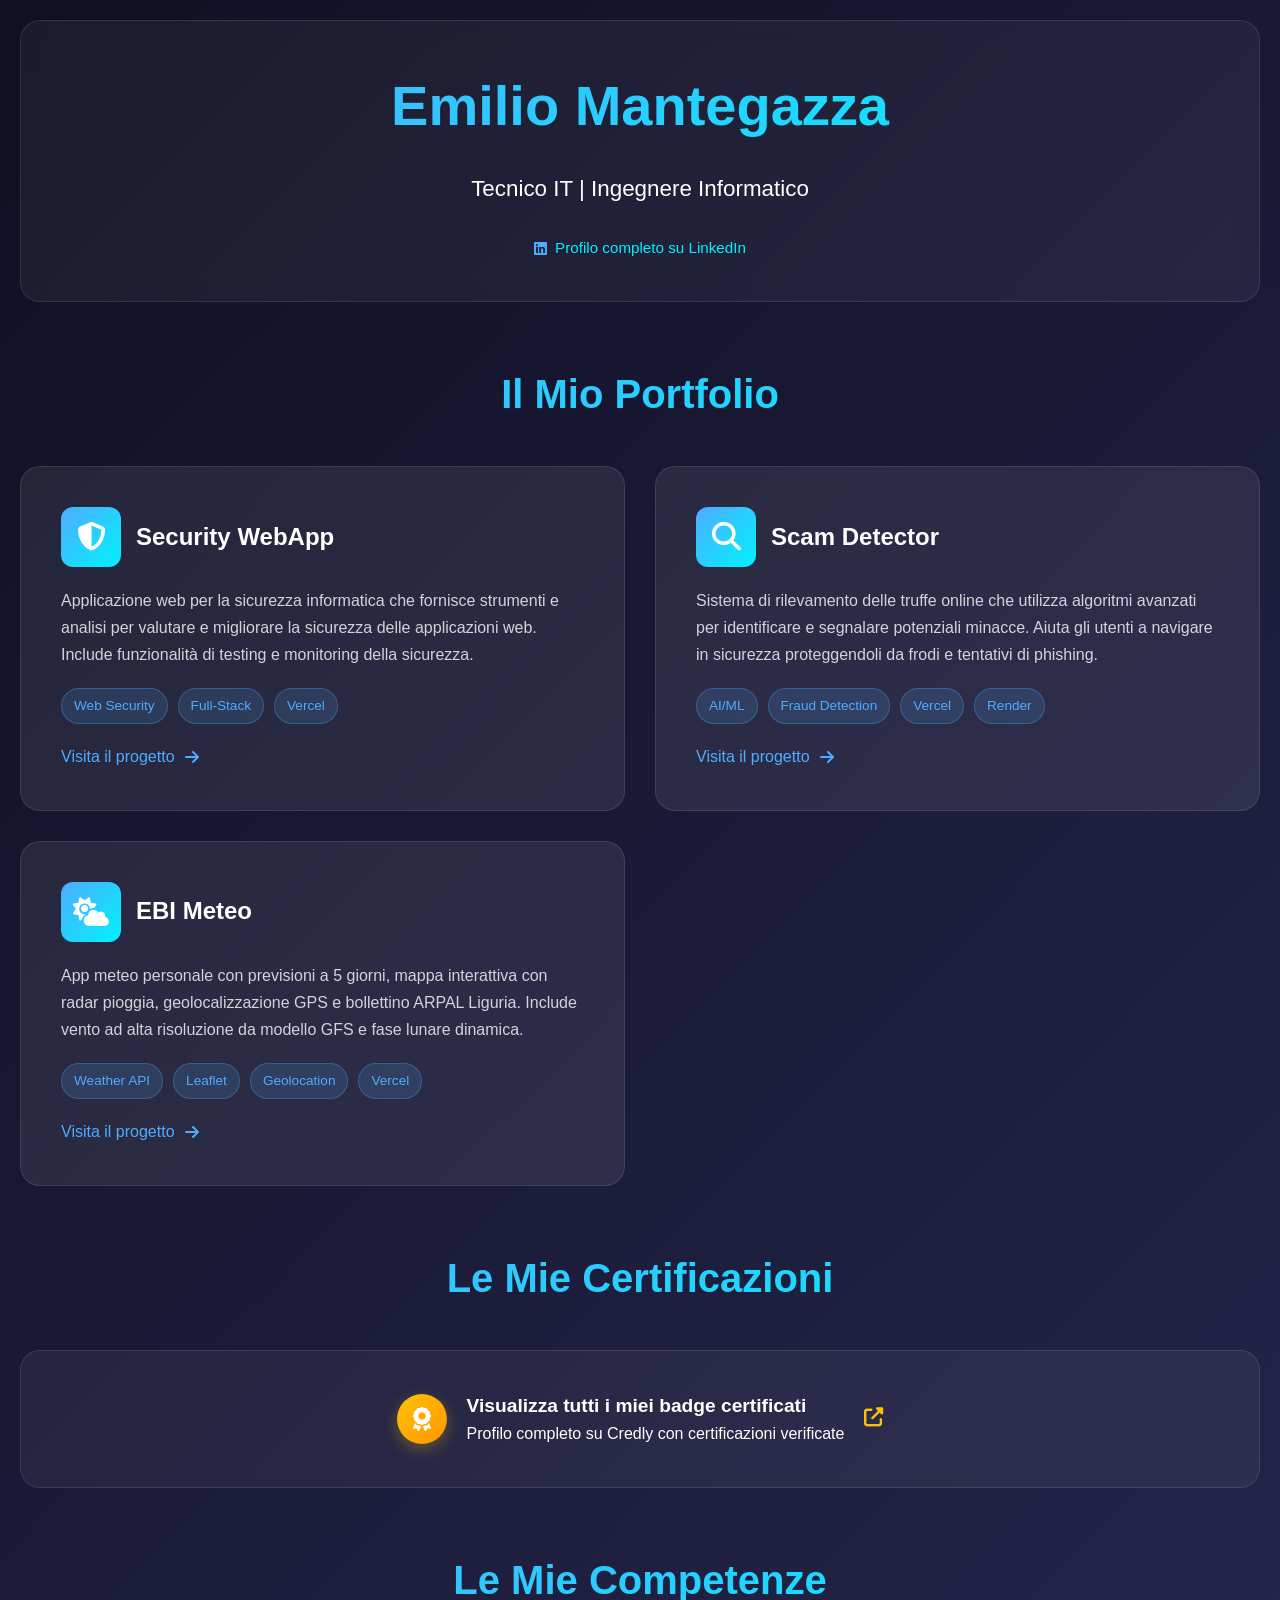
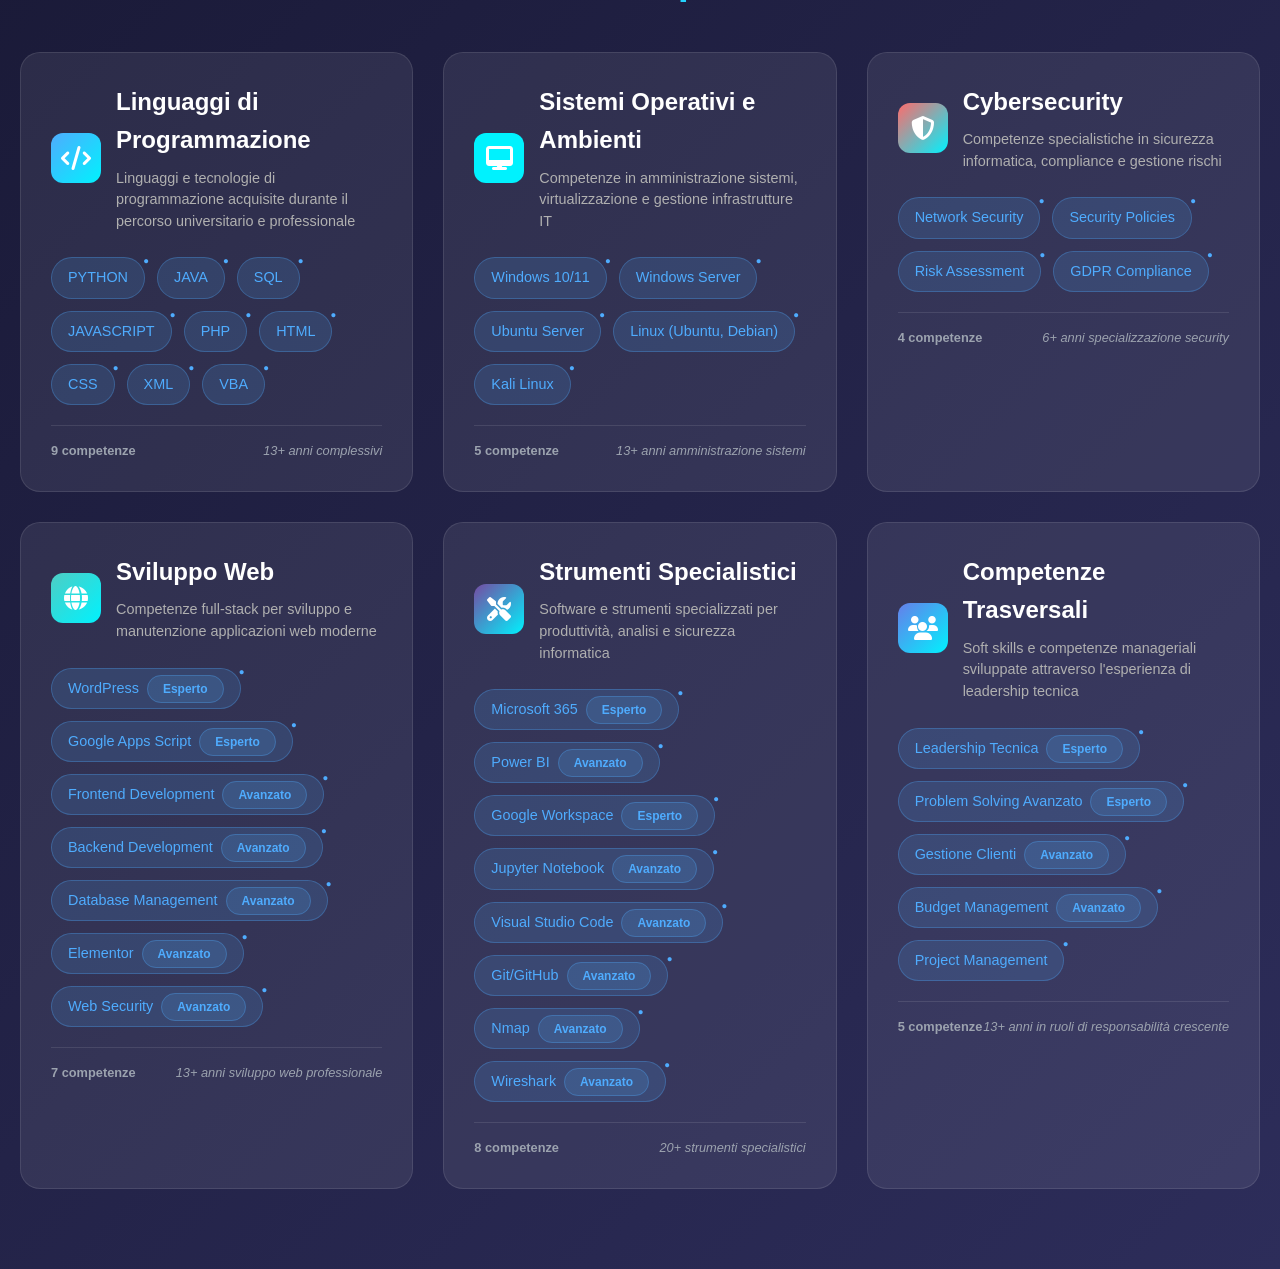
==== commit fb42f7c8: "Remove search/filter from skills section; link only on portfolio button - Removed skill search input" ====
--- a/index.html
+++ b/index.html
@@ -27,7 +27,7 @@
             <h2 class="section-title">Il Mio Portfolio</h2>
             <div class="portfolio-grid">
 
-                <a href="https://security-webapp.vercel.app/" target="_blank" rel="noopener noreferrer" class="portfolio-card">
+                <div class="portfolio-card">
                     <div class="portfolio-card-header">
                         <div class="portfolio-icon"><i class="fas fa-shield-alt"></i></div>
                         <h3 class="portfolio-card-title">Security WebApp</h3>
@@ -40,13 +40,13 @@
                         <span class="portfolio-tag">Full-Stack</span>
                         <span class="portfolio-tag">Vercel</span>
                     </div>
-                    <div class="portfolio-link-wrapper">
+                    <a href="https://security-webapp.vercel.app/" target="_blank" rel="noopener noreferrer" class="portfolio-link-wrapper">
                         <span>Visita il progetto</span>
                         <i class="fas fa-arrow-right"></i>
-                    </div>
-                </a>
+                    </a>
+                </div>
 
-                <a href="https://scam-detector-gray.vercel.app/" target="_blank" rel="noopener noreferrer" class="portfolio-card">
+                <div class="portfolio-card">
                     <div class="portfolio-card-header">
                         <div class="portfolio-icon"><i class="fas fa-search"></i></div>
                         <h3 class="portfolio-card-title">Scam Detector</h3>
@@ -60,13 +60,13 @@
                         <span class="portfolio-tag">Vercel</span>
                         <span class="portfolio-tag">Render</span>
                     </div>
-                    <div class="portfolio-link-wrapper">
+                    <a href="https://scam-detector-gray.vercel.app/" target="_blank" rel="noopener noreferrer" class="portfolio-link-wrapper">
                         <span>Visita il progetto</span>
                         <i class="fas fa-arrow-right"></i>
-                    </div>
-                </a>
+                    </a>
+                </div>
 
-                <a href="https://ebi-meteo.vercel.app/" target="_blank" rel="noopener noreferrer" class="portfolio-card">
+                <div class="portfolio-card">
                     <div class="portfolio-card-header">
                         <div class="portfolio-icon"><i class="fas fa-cloud-sun"></i></div>
                         <h3 class="portfolio-card-title">EBI Meteo</h3>
@@ -80,11 +80,11 @@
                         <span class="portfolio-tag">Geolocation</span>
                         <span class="portfolio-tag">Vercel</span>
                     </div>
-                    <div class="portfolio-link-wrapper">
+                    <a href="https://ebi-meteo.vercel.app/" target="_blank" rel="noopener noreferrer" class="portfolio-link-wrapper">
                         <span>Visita il progetto</span>
                         <i class="fas fa-arrow-right"></i>
-                    </div>
-                </a>
+                    </a>
+                </div>
 
             </div>
         </section>
@@ -108,24 +108,6 @@
         <section class="skills-section loading-animation">
             <h2 class="section-title">Le Mie Competenze</h2>
 
-            <!-- Search & filtri -->
-            <div class="search-container">
-                <input type="text" id="skillSearch" placeholder="Cerca competenze..." aria-label="Cerca competenze">
-                <i class="fas fa-search search-icon" aria-hidden="true"></i>
-                <div class="filter-container">
-                    <div class="filter-group">
-                        <label for="levelFilter">Filtra per livello:</label>
-                        <select id="levelFilter">
-                            <option value="">Tutti i livelli</option>
-                            <option value="base">Base</option>
-                            <option value="intermedio">Intermedio</option>
-                            <option value="avanzato">Avanzato</option>
-                            <option value="esperto">Esperto</option>
-                        </select>
-                    </div>
-                </div>
-            </div>
-
             <div class="skills-grid" id="skillsContainer" role="list" aria-label="Categorie di competenze">
                 <p style="color:#9ca3af;padding:20px 0;">Caricamento competenze...</p>
             </div>
--- a/assets/css/additional-style.css
+++ b/assets/css/additional-style.css
@@ -1,85 +1,4 @@
 /* Stili aggiuntivi per funzionalità avanzate */
-
-/* Search Container */
-.search-container {
-    margin-top: 25px;
-    position: relative;
-    max-width: 500px;
-    margin-left: auto;
-    margin-right: auto;
-}
-
-#skillSearch {
-    width: 100%;
-    padding: 15px 50px 15px 20px;
-    border: 2px solid rgba(79, 172, 254, 0.3);
-    border-radius: 30px;
-    background: rgba(255, 255, 255, 0.1);
-    color: #e0e0e0;
-    font-size: 1rem;
-    backdrop-filter: blur(10px);
-    transition: all 0.3s ease;
-}
-
-#skillSearch:focus {
-    outline: none;
-    border-color: #4facfe;
-    box-shadow: 0 0 20px rgba(79, 172, 254, 0.3);
-    background: rgba(255, 255, 255, 0.15);
-}
-
-#skillSearch::placeholder {
-    color: #9ca3af;
-}
-
-.search-icon {
-    position: absolute;
-    right: 20px;
-    top: 50%;
-    transform: translateY(-50%);
-    color: #4facfe;
-    font-size: 1.1rem;
-    pointer-events: none;
-}
-
-/* Filter Container */
-.filter-container {
-    margin-top: 20px;
-    display: flex;
-    gap: 20px;
-    align-items: center;
-    justify-content: center;
-    flex-wrap: wrap;
-}
-
-.filter-group {
-    display: flex;
-    align-items: center;
-    gap: 10px;
-}
-
-.filter-group label {
-    color: #b0b0b0;
-    font-weight: 500;
-    font-size: 0.9rem;
-}
-
-#levelFilter {
-    padding: 8px 15px;
-    border-radius: 20px;
-    background: rgba(255, 255, 255, 0.1);
-    border: 1px solid rgba(79, 172, 254, 0.3);
-    color: #e0e0e0;
-    font-size: 0.9rem;
-    cursor: pointer;
-    transition: all 0.3s ease;
-}
-
-#levelFilter:focus {
-    outline: none;
-    border-color: #4facfe;
-    background: rgba(255, 255, 255, 0.15);
-}
 
 /* Modal Styles */
 .skill-modal {
@@ -359,15 +278,6 @@
         gap: 10px;
     }
     
-    .search-container {
-        margin: 20px 0;
-    }
-    
-    .filter-container {
-        flex-direction: column;
-        gap: 15px;
-    }
-    
     .category-stats {
         flex-direction: column;
         gap: 5px;
@@ -380,10 +290,6 @@
         font-size: 1.4rem;
     }
     
-    #skillSearch {
-        font-size: 0.9rem;
-        padding: 12px 40px 12px 15px;
-    }
 }
 
 /* Dark Mode Enhancements */
@@ -407,9 +313,7 @@
 
 /* Accessibility Improvements */
 .skill-tag:focus,
-.close-modal:focus,
-#skillSearch:focus,
-#levelFilter:focus {
+.close-modal:focus {
     outline: 2px solid #4facfe;
     outline-offset: 2px;
 }
@@ -420,305 +324,308 @@
 .skill-category:nth-child(3) { animation-delay: 0.3s; }
 .skill-category:nth-child(4) { animation-delay: 0.4s; }
 .skill-category:nth-child(5) { animation-delay: 0.5s; }
-.skill-category:nth-child(6) { animation-delay: 0.6s; }
-/* ── Tooltip per skill semplici (sostituisce alert) ────────── */
-.skill-tooltip {
-    position: absolute;
-    background: rgba(15, 15, 35, 0.97);
-    color: #e0e0e0;
-    padding: 10px 18px;
-    border-radius: 10px;
-    border: 1px solid rgba(79, 172, 254, 0.4);
-    z-index: 1100;
-    font-size: 0.9rem;
-    font-weight: 500;
-    box-shadow: 0 8px 24px rgba(0, 0, 0, 0.5);
-    pointer-events: none;
-    white-space: nowrap;
-    backdrop-filter: blur(10px);
-    transition: opacity 0.2s ease, transform 0.2s ease;
-}
-
-/* ── Badge categoria nel modal ─────────────────────────────── */
-.skill-category-badge {
-    background: rgba(79, 172, 254, 0.15);
-    border: 1px solid rgba(79, 172, 254, 0.3);
-    color: #4facfe;
-    padding: 6px 15px;
-    border-radius: 20px;
-    font-size: 0.85rem;
-    font-weight: 500;
-}
-
-
-/* ── Stili principali (migrati da index.html) ─────────────── */
-/* ── Reset & base ─────────────────────────────────────── */
-        *, *::before, *::after { margin: 0; padding: 0; box-sizing: border-box; }
-
-        body {
-            font-family: 'Inter', -apple-system, BlinkMacSystemFont, sans-serif;
-            background: linear-gradient(135deg, #0f0f23 0%, #1e1e3f 50%, #2d2d5a 100%);
-            min-height: 100vh;
-            color: #e0e0e0;
-            line-height: 1.6;
-        }
-
-        .container { max-width: 1400px; margin: 0 auto; padding: 20px; }
-
-        /* ── Header ───────────────────────────────────────────── */
-        .header {
-            text-align: center;
-            margin-bottom: 60px;
-            padding: 40px 20px;
-            background: rgba(255,255,255,0.05);
-            border-radius: 20px;
-            backdrop-filter: blur(10px);
-            border: 1px solid rgba(255,255,255,0.1);
-        }
-
-        .header h1 {
-            font-size: 3.5rem;
-            font-weight: 700;
-            background: linear-gradient(135deg, #4facfe 0%, #00f2fe 100%);
-            -webkit-background-clip: text;
-            -webkit-text-fill-color: transparent;
-            background-clip: text;
-            margin-bottom: 20px;
-        }
-
-        .header .subtitle { font-size: 1.4rem; color: #ffffff; margin-bottom: 30px; }
-
-        .contact-info {
-            display: flex;
-            justify-content: center;
-            gap: 30px;
-            flex-wrap: wrap;
-            margin-top: 20px;
-        }
-
-        .contact-item { display: flex; align-items: center; gap: 8px; color: #ffffff; font-size: 0.95rem; }
-        .contact-item i { color: #4facfe; }
-        .contact-item a { color: #00f2fe; text-decoration: none; transition: color 0.3s; }
-        .contact-item a:hover { color: #4facfe; text-decoration: underline; }
-
-        /* ── Sezione titoli ───────────────────────────────────── */
-        .section-title {
-            text-align: center;
-            font-size: 2.5rem;
-            font-weight: 700;
-            background: linear-gradient(135deg, #4facfe 0%, #00f2fe 100%);
-            -webkit-background-clip: text;
-            -webkit-text-fill-color: transparent;
-            background-clip: text;
-            margin-bottom: 40px;
-        }
-
-        /* ── Portfolio ────────────────────────────────────────── */
-        .portfolio-section { margin-bottom: 60px; }
-
-        .portfolio-grid {
-            display: grid;
-            grid-template-columns: repeat(auto-fit, minmax(400px, 1fr));
-            gap: 30px;
-        }
-
-        .portfolio-card {
-            background: rgba(255,255,255,0.08);
-            border-radius: 20px;
-            padding: 40px;
-            backdrop-filter: blur(15px);
-            border: 1px solid rgba(255,255,255,0.1);
-            transition: all 0.3s ease;
-            position: relative;
-            overflow: hidden;
-            text-decoration: none;
-            display: block;
-            color: inherit;
-        }
-
-        .portfolio-card::before {
-            content: '';
-            position: absolute;
-            top: 0; left: 0; right: 0;
-            height: 4px;
-            background: linear-gradient(90deg, #4facfe 0%, #00f2fe 100%);
-            transform: scaleX(0);
-            transition: transform 0.3s ease;
-        }
-
-        .portfolio-card:hover { transform: translateY(-8px); box-shadow: 0 20px 40px rgba(79,172,254,0.3); }
-        .portfolio-card:hover::before { transform: scaleX(1); }
-
-        .portfolio-card-header { display: flex; align-items: center; gap: 15px; margin-bottom: 20px; }
-
-        .portfolio-icon {
-            width: 60px; height: 60px;
-            background: linear-gradient(135deg, #4facfe 0%, #00f2fe 100%);
-            border-radius: 12px;
-            display: flex; align-items: center; justify-content: center;
-            font-size: 1.8rem; color: white; flex-shrink: 0;
-        }
-
-        .portfolio-card-title { font-size: 1.5rem; font-weight: 600; color: #ffffff; margin: 0; }
-        .portfolio-card-description { color: #d1d5db; line-height: 1.7; margin-bottom: 20px; font-size: 1rem; }
-
-        .portfolio-tags { display: flex; flex-wrap: wrap; gap: 10px; margin-top: 20px; }
-
-        .portfolio-tag {
-            background: rgba(79,172,254,0.15);
-            border: 1px solid rgba(79,172,254,0.3);
-            color: #4facfe;
-            padding: 6px 12px;
-            border-radius: 20px;
-            font-size: 0.85rem;
-        }
-
-        .portfolio-link-wrapper {
-            display: flex; align-items: center; gap: 10px;
-            color: #4facfe; font-weight: 500; margin-top: 20px;
-        }
-
-        .portfolio-link-wrapper i { transition: transform 0.3s ease; }
-        .portfolio-card:hover .portfolio-link-wrapper i { transform: translateX(5px); }
-
-        /* ── Credly ───────────────────────────────────────────── */
-        .credly-section { margin-bottom: 60px; }
-
-        .credly-link {
-            display: block; text-decoration: none;
-            padding: 40px 20px;
-            background: rgba(255,255,255,0.05);
-            border-radius: 20px;
-            backdrop-filter: blur(10px);
-            border: 1px solid rgba(255,255,255,0.1);
-            transition: all 0.3s ease;
-            position: relative; overflow: hidden;
-        }
-
-        .credly-link::before {
-            content: '';
-            position: absolute; top: 0; left: -100%;
-            width: 100%; height: 100%;
-            background: linear-gradient(90deg, transparent, rgba(255,193,7,0.1), transparent);
-            transition: left 0.6s ease;
-        }
-
-        .credly-link:hover { transform: translateY(-5px); box-shadow: 0 20px 40px rgba(255,193,7,0.2); }
-        .credly-link:hover::before { left: 100%; }
-
-        .credly-content {
-            display: flex; align-items: center; justify-content: center;
-            gap: 20px; position: relative; z-index: 1;
-        }
-
-        .credly-icon {
-            width: 50px; height: 50px;
-            background: linear-gradient(135deg, #ffc107 0%, #ff9800 100%);
-            border-radius: 50%;
-            display: flex; align-items: center; justify-content: center;
-            font-size: 1.5rem; color: white; flex-shrink: 0;
-            box-shadow: 0 5px 15px rgba(255,193,7,0.3);
-        }
-
-        .credly-text { color: #ffffff; }
-        .credly-text h3 { font-size: 1.2rem; font-weight: 600; margin: 0; color: #ffffff; }
-        .credly-arrow { font-size: 1.2rem; color: #ffc107; transition: transform 0.3s; flex-shrink: 0; }
-        .credly-link:hover .credly-arrow { transform: translateX(5px); }
-
-        /* ── Skills grid ──────────────────────────────────────── */
-        .skills-grid {
-            display: grid;
-            grid-template-columns: repeat(auto-fit, minmax(350px, 1fr));
-            gap: 30px;
-            margin-bottom: 60px;
-        }
-
-        .skill-category {
-            background: rgba(255,255,255,0.08);
-            border-radius: 20px; padding: 30px;
-            backdrop-filter: blur(15px);
-            border: 1px solid rgba(255,255,255,0.1);
-            transition: all 0.3s ease;
-            position: relative; overflow: hidden;
-        }
-
-        .skill-category::before {
-            content: '';
-            position: absolute; top: 0; left: 0; right: 0; height: 4px;
-            background: linear-gradient(90deg, #4facfe 0%, #00f2fe 100%);
-            transform: scaleX(0); transition: transform 0.3s ease;
-        }
-
-        .skill-category:hover { transform: translateY(-5px); box-shadow: 0 20px 40px rgba(79,172,254,0.2); }
-        .skill-category:hover::before { transform: scaleX(1); }
-
-        .category-header { display: flex; align-items: center; gap: 15px; margin-bottom: 25px; }
-
-        .category-icon {
-            width: 50px; height: 50px;
-            border-radius: 12px;
-            display: flex; align-items: center; justify-content: center;
-            font-size: 1.5rem; color: white; flex-shrink: 0;
-        }
-
-        .category-title { font-size: 1.5rem; font-weight: 600; color: #ffffff; }
-        .category-content { flex: 1; }
-        .category-description { color: #b0b0b0; font-size: 0.9rem; margin: 8px 0 0; line-height: 1.5; }
-
-        .skills-list { display: flex; flex-wrap: wrap; gap: 12px; }
-
-        .skill-tag {
-            background: rgba(79,172,254,0.15);
-            border: 1px solid rgba(79,172,254,0.3);
-            color: #4facfe;
-            padding: 8px 16px;
-            border-radius: 25px;
-            font-size: 0.9rem; font-weight: 500;
-            transition: all 0.3s ease;
-            cursor: pointer;
-        }
-
-        .skill-tag:hover {
-            background: rgba(79,172,254,0.25);
-            transform: translateY(-2px);
-            box-shadow: 0 5px 15px rgba(79,172,254,0.3);
-        }
-
-        .skill-level { font-size: 0.75rem; color: #4facfe; margin-left: 8px; font-weight: 600; }
-
-        .category-stats {
-            margin-top: 20px;
-            display: flex; justify-content: space-between; align-items: center;
-            font-size: 0.8rem; color: #9ca3af;
-            padding-top: 15px;
-            border-top: 1px solid rgba(255,255,255,0.1);
-        }
-
-        /* ── Animazioni ───────────────────────────────────────── */
-        .loading-animation {
-            opacity: 0;
-            transform: translateY(20px);
-            animation: fadeInUp 0.6s ease forwards;
-        }
-
-        @keyframes fadeInUp { to { opacity: 1; transform: translateY(0); } }
-
-        /* ── Link globali ─────────────────────────────────────── */
-        a { color: #00f2fe; text-decoration: none; transition: color 0.3s; }
-        a:hover { color: #4facfe; text-decoration: underline; }
-        a:visited { color: #9ca3af; }
-
-        /* ── Responsive ───────────────────────────────────────── */
-        @media (max-width: 768px) {
-            .header h1 { font-size: 2.5rem; }
-            .skills-grid { grid-template-columns: 1fr; }
-            .portfolio-grid { grid-template-columns: 1fr; }
-            .contact-info { flex-direction: column; align-items: center; gap: 15px; }
-            .credly-content { gap: 15px; }
-            .portfolio-card { padding: 30px; }
-            .section-title { font-size: 2rem; }
-        }
-
-        @media (max-width: 480px) {
-            .header h1 { font-size: 2rem; }
-        }
+.skill-category:nth-child(6) { animation-delay: 0.6s; }
+/* ── Tooltip per skill semplici (sostituisce alert) ────────── */
+.skill-tooltip {
+    position: absolute;
+    background: rgba(15, 15, 35, 0.97);
+    color: #e0e0e0;
+    padding: 10px 18px;
+    border-radius: 10px;
+    border: 1px solid rgba(79, 172, 254, 0.4);
+    z-index: 1100;
+    font-size: 0.9rem;
+    font-weight: 500;
+    box-shadow: 0 8px 24px rgba(0, 0, 0, 0.5);
+    pointer-events: none;
+    white-space: nowrap;
+    backdrop-filter: blur(10px);
+    transition: opacity 0.2s ease, transform 0.2s ease;
+}
+
+/* ── Badge categoria nel modal ─────────────────────────────── */
+.skill-category-badge {
+    background: rgba(79, 172, 254, 0.15);
+    border: 1px solid rgba(79, 172, 254, 0.3);
+    color: #4facfe;
+    padding: 6px 15px;
+    border-radius: 20px;
+    font-size: 0.85rem;
+    font-weight: 500;
+}
+
+
+/* ── Stili principali (migrati da index.html) ─────────────── */
+/* ── Reset & base ─────────────────────────────────────── */
+        *, *::before, *::after { margin: 0; padding: 0; box-sizing: border-box; }
+
+        body {
+            font-family: 'Inter', -apple-system, BlinkMacSystemFont, sans-serif;
+            background: linear-gradient(135deg, #0f0f23 0%, #1e1e3f 50%, #2d2d5a 100%);
+            min-height: 100vh;
+            color: #e0e0e0;
+            line-height: 1.6;
+        }
+
+        .container { max-width: 1400px; margin: 0 auto; padding: 20px; }
+
+        /* ── Header ───────────────────────────────────────────── */
+        .header {
+            text-align: center;
+            margin-bottom: 60px;
+            padding: 40px 20px;
+            background: rgba(255,255,255,0.05);
+            border-radius: 20px;
+            backdrop-filter: blur(10px);
+            border: 1px solid rgba(255,255,255,0.1);
+        }
+
+        .header h1 {
+            font-size: 3.5rem;
+            font-weight: 700;
+            background: linear-gradient(135deg, #4facfe 0%, #00f2fe 100%);
+            -webkit-background-clip: text;
+            -webkit-text-fill-color: transparent;
+            background-clip: text;
+            margin-bottom: 20px;
+        }
+
+        .header .subtitle { font-size: 1.4rem; color: #ffffff; margin-bottom: 30px; }
+
+        .contact-info {
+            display: flex;
+            justify-content: center;
+            gap: 30px;
+            flex-wrap: wrap;
+            margin-top: 20px;
+        }
+
+        .contact-item { display: flex; align-items: center; gap: 8px; color: #ffffff; font-size: 0.95rem; }
+        .contact-item i { color: #4facfe; }
+        .contact-item a { color: #00f2fe; text-decoration: none; transition: color 0.3s; }
+        .contact-item a:hover { color: #4facfe; text-decoration: underline; }
+
+        /* ── Sezione titoli ───────────────────────────────────── */
+        .section-title {
+            text-align: center;
+            font-size: 2.5rem;
+            font-weight: 700;
+            background: linear-gradient(135deg, #4facfe 0%, #00f2fe 100%);
+            -webkit-background-clip: text;
+            -webkit-text-fill-color: transparent;
+            background-clip: text;
+            margin-bottom: 40px;
+        }
+
+        /* ── Portfolio ────────────────────────────────────────── */
+        .portfolio-section { margin-bottom: 60px; }
+
+        .portfolio-grid {
+            display: grid;
+            grid-template-columns: repeat(auto-fit, minmax(400px, 1fr));
+            gap: 30px;
+        }
+
+        .portfolio-card {
+            background: rgba(255,255,255,0.08);
+            border-radius: 20px;
+            padding: 40px;
+            backdrop-filter: blur(15px);
+            border: 1px solid rgba(255,255,255,0.1);
+            transition: all 0.3s ease;
+            position: relative;
+            overflow: hidden;
+            text-decoration: none;
+            display: block;
+            color: inherit;
+        }
+
+        .portfolio-card::before {
+            content: '';
+            position: absolute;
+            top: 0; left: 0; right: 0;
+            height: 4px;
+            background: linear-gradient(90deg, #4facfe 0%, #00f2fe 100%);
+            transform: scaleX(0);
+            transition: transform 0.3s ease;
+        }
+
+        .portfolio-card:hover { transform: translateY(-8px); box-shadow: 0 20px 40px rgba(79,172,254,0.3); }
+        .portfolio-card:hover::before { transform: scaleX(1); }
+
+        .portfolio-card-header { display: flex; align-items: center; gap: 15px; margin-bottom: 20px; }
+
+        .portfolio-icon {
+            width: 60px; height: 60px;
+            background: linear-gradient(135deg, #4facfe 0%, #00f2fe 100%);
+            border-radius: 12px;
+            display: flex; align-items: center; justify-content: center;
+            font-size: 1.8rem; color: white; flex-shrink: 0;
+        }
+
+        .portfolio-card-title { font-size: 1.5rem; font-weight: 600; color: #ffffff; margin: 0; }
+        .portfolio-card-description { color: #d1d5db; line-height: 1.7; margin-bottom: 20px; font-size: 1rem; }
+
+        .portfolio-tags { display: flex; flex-wrap: wrap; gap: 10px; margin-top: 20px; }
+
+        .portfolio-tag {
+            background: rgba(79,172,254,0.15);
+            border: 1px solid rgba(79,172,254,0.3);
+            color: #4facfe;
+            padding: 6px 12px;
+            border-radius: 20px;
+            font-size: 0.85rem;
+        }
+
+        .portfolio-link-wrapper {
+            display: flex; align-items: center; gap: 10px;
+            color: #4facfe; font-weight: 500; margin-top: 20px;
+            text-decoration: none;
+        }
+
+        .portfolio-link-wrapper:hover { color: #00f2fe; text-decoration: none; }
+        .portfolio-link-wrapper:visited { color: #4facfe; }
+        .portfolio-link-wrapper i { transition: transform 0.3s ease; }
+        .portfolio-card:hover .portfolio-link-wrapper i { transform: translateX(5px); }
+
+        /* ── Credly ───────────────────────────────────────────── */
+        .credly-section { margin-bottom: 60px; }
+
+        .credly-link {
+            display: block; text-decoration: none;
+            padding: 40px 20px;
+            background: rgba(255,255,255,0.05);
+            border-radius: 20px;
+            backdrop-filter: blur(10px);
+            border: 1px solid rgba(255,255,255,0.1);
+            transition: all 0.3s ease;
+            position: relative; overflow: hidden;
+        }
+
+        .credly-link::before {
+            content: '';
+            position: absolute; top: 0; left: -100%;
+            width: 100%; height: 100%;
+            background: linear-gradient(90deg, transparent, rgba(255,193,7,0.1), transparent);
+            transition: left 0.6s ease;
+        }
+
+        .credly-link:hover { transform: translateY(-5px); box-shadow: 0 20px 40px rgba(255,193,7,0.2); }
+        .credly-link:hover::before { left: 100%; }
+
+        .credly-content {
+            display: flex; align-items: center; justify-content: center;
+            gap: 20px; position: relative; z-index: 1;
+        }
+
+        .credly-icon {
+            width: 50px; height: 50px;
+            background: linear-gradient(135deg, #ffc107 0%, #ff9800 100%);
+            border-radius: 50%;
+            display: flex; align-items: center; justify-content: center;
+            font-size: 1.5rem; color: white; flex-shrink: 0;
+            box-shadow: 0 5px 15px rgba(255,193,7,0.3);
+        }
+
+        .credly-text { color: #ffffff; }
+        .credly-text h3 { font-size: 1.2rem; font-weight: 600; margin: 0; color: #ffffff; }
+        .credly-arrow { font-size: 1.2rem; color: #ffc107; transition: transform 0.3s; flex-shrink: 0; }
+        .credly-link:hover .credly-arrow { transform: translateX(5px); }
+
+        /* ── Skills grid ──────────────────────────────────────── */
+        .skills-grid {
+            display: grid;
+            grid-template-columns: repeat(auto-fit, minmax(350px, 1fr));
+            gap: 30px;
+            margin-bottom: 60px;
+        }
+
+        .skill-category {
+            background: rgba(255,255,255,0.08);
+            border-radius: 20px; padding: 30px;
+            backdrop-filter: blur(15px);
+            border: 1px solid rgba(255,255,255,0.1);
+            transition: all 0.3s ease;
+            position: relative; overflow: hidden;
+        }
+
+        .skill-category::before {
+            content: '';
+            position: absolute; top: 0; left: 0; right: 0; height: 4px;
+            background: linear-gradient(90deg, #4facfe 0%, #00f2fe 100%);
+            transform: scaleX(0); transition: transform 0.3s ease;
+        }
+
+        .skill-category:hover { transform: translateY(-5px); box-shadow: 0 20px 40px rgba(79,172,254,0.2); }
+        .skill-category:hover::before { transform: scaleX(1); }
+
+        .category-header { display: flex; align-items: center; gap: 15px; margin-bottom: 25px; }
+
+        .category-icon {
+            width: 50px; height: 50px;
+            border-radius: 12px;
+            display: flex; align-items: center; justify-content: center;
+            font-size: 1.5rem; color: white; flex-shrink: 0;
+        }
+
+        .category-title { font-size: 1.5rem; font-weight: 600; color: #ffffff; }
+        .category-content { flex: 1; }
+        .category-description { color: #b0b0b0; font-size: 0.9rem; margin: 8px 0 0; line-height: 1.5; }
+
+        .skills-list { display: flex; flex-wrap: wrap; gap: 12px; }
+
+        .skill-tag {
+            background: rgba(79,172,254,0.15);
+            border: 1px solid rgba(79,172,254,0.3);
+            color: #4facfe;
+            padding: 8px 16px;
+            border-radius: 25px;
+            font-size: 0.9rem; font-weight: 500;
+            transition: all 0.3s ease;
+            cursor: pointer;
+        }
+
+        .skill-tag:hover {
+            background: rgba(79,172,254,0.25);
+            transform: translateY(-2px);
+            box-shadow: 0 5px 15px rgba(79,172,254,0.3);
+        }
+
+        .skill-level { font-size: 0.75rem; color: #4facfe; margin-left: 8px; font-weight: 600; }
+
+        .category-stats {
+            margin-top: 20px;
+            display: flex; justify-content: space-between; align-items: center;
+            font-size: 0.8rem; color: #9ca3af;
+            padding-top: 15px;
+            border-top: 1px solid rgba(255,255,255,0.1);
+        }
+
+        /* ── Animazioni ───────────────────────────────────────── */
+        .loading-animation {
+            opacity: 0;
+            transform: translateY(20px);
+            animation: fadeInUp 0.6s ease forwards;
+        }
+
+        @keyframes fadeInUp { to { opacity: 1; transform: translateY(0); } }
+
+        /* ── Link globali ─────────────────────────────────────── */
+        a { color: #00f2fe; text-decoration: none; transition: color 0.3s; }
+        a:hover { color: #4facfe; text-decoration: underline; }
+        a:visited { color: #9ca3af; }
+
+        /* ── Responsive ───────────────────────────────────────── */
+        @media (max-width: 768px) {
+            .header h1 { font-size: 2.5rem; }
+            .skills-grid { grid-template-columns: 1fr; }
+            .portfolio-grid { grid-template-columns: 1fr; }
+            .contact-info { flex-direction: column; align-items: center; gap: 15px; }
+            .credly-content { gap: 15px; }
+            .portfolio-card { padding: 30px; }
+            .section-title { font-size: 2rem; }
+        }
+
+        @media (max-width: 480px) {
+            .header h1 { font-size: 2rem; }
+        }
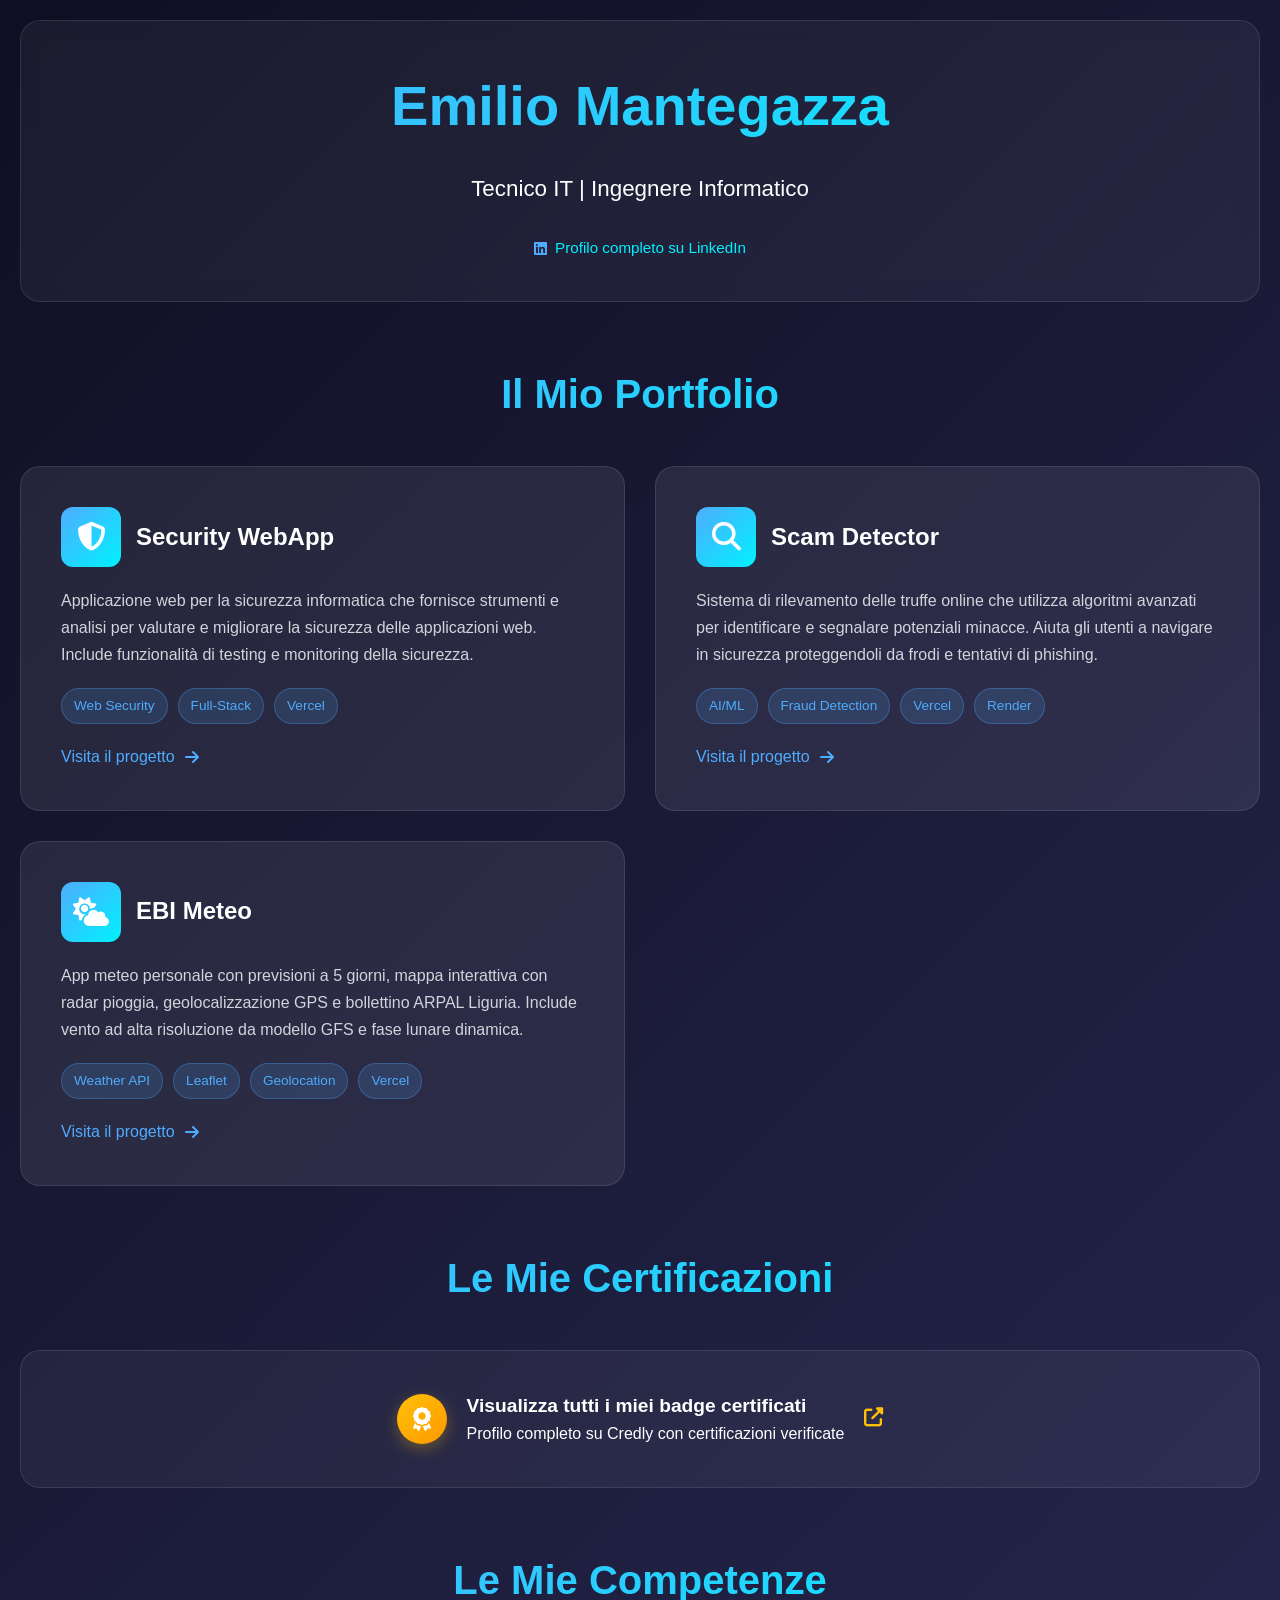
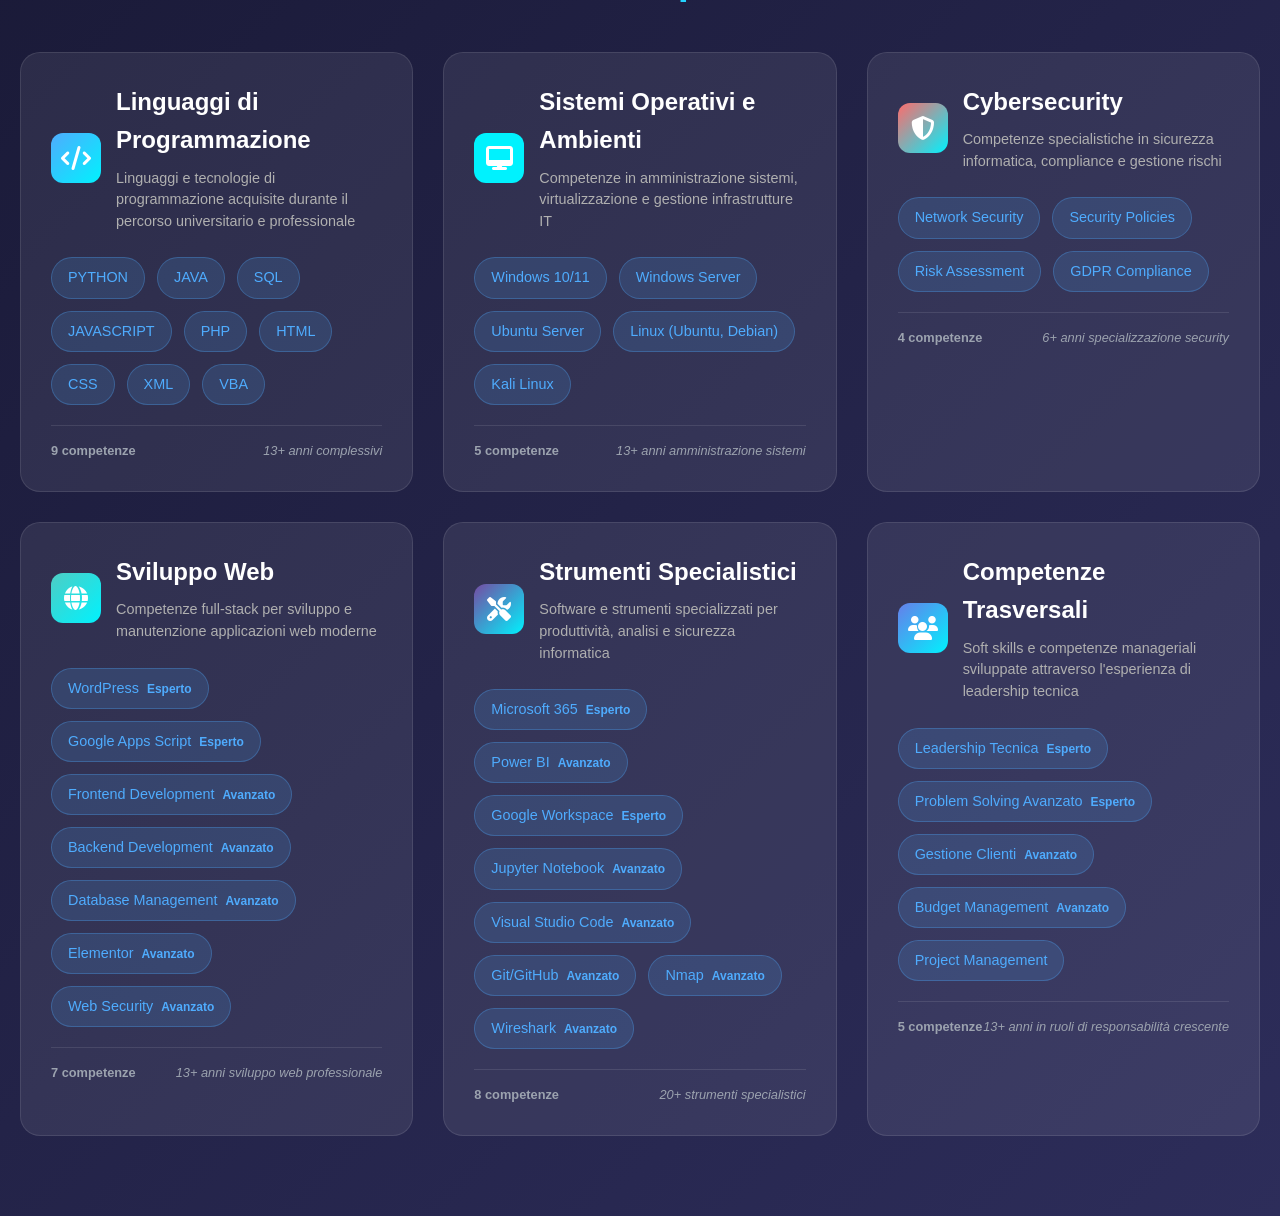
==== commit 0e96765c: "Refactor to ES modules and split CSS by domain - Replace monolithic main.js with ES module architect" ====
--- a/index.html
+++ b/index.html
@@ -5,7 +5,12 @@
     <meta name="viewport" content="width=device-width, initial-scale=1.0">
     <title>Emilio Mantegazza - Portfolio Tecnico</title>
     <link href="https://cdnjs.cloudflare.com/ajax/libs/font-awesome/6.4.0/css/all.min.css" rel="stylesheet">
-    <link rel="stylesheet" href="./assets/css/additional-style.css">
+    <link rel="stylesheet" href="./assets/css/base.css">
+    <link rel="stylesheet" href="./assets/css/header.css">
+    <link rel="stylesheet" href="./assets/css/portfolio.css">
+    <link rel="stylesheet" href="./assets/css/credly.css">
+    <link rel="stylesheet" href="./assets/css/skills.css">
+    <link rel="stylesheet" href="./assets/css/modal.css">
     </head>
 <body>
     <div class="container">
@@ -115,7 +120,6 @@
 
     </div>
 
-    <!-- Unico script — nessuna logica duplicata nell'HTML -->
-    <script src="./assets/js/main.js"></script>
+    <script type="module" src="./assets/js/app.js"></script>
 </body>
 </html>
--- a/assets/css/base.css
+++ b/assets/css/base.css
@@ -0,0 +1,38 @@
+*, *::before, *::after { margin: 0; padding: 0; box-sizing: border-box; }
+
+body {
+    font-family: 'Inter', -apple-system, BlinkMacSystemFont, sans-serif;
+    background: linear-gradient(135deg, #0f0f23 0%, #1e1e3f 50%, #2d2d5a 100%);
+    min-height: 100vh;
+    color: #e0e0e0;
+    line-height: 1.6;
+}
+
+.container { max-width: 1400px; margin: 0 auto; padding: 20px; }
+
+.section-title {
+    text-align: center;
+    font-size: 2.5rem;
+    font-weight: 700;
+    background: linear-gradient(135deg, #4facfe 0%, #00f2fe 100%);
+    -webkit-background-clip: text;
+    -webkit-text-fill-color: transparent;
+    background-clip: text;
+    margin-bottom: 40px;
+}
+
+.loading-animation {
+    opacity: 0;
+    transform: translateY(20px);
+    animation: fadeInUp 0.6s ease forwards;
+}
+
+@keyframes fadeInUp { to { opacity: 1; transform: translateY(0); } }
+
+a { color: #00f2fe; text-decoration: none; transition: color 0.3s; }
+a:hover { color: #4facfe; text-decoration: underline; }
+a:visited { color: #9ca3af; }
+
+@media (max-width: 768px) {
+    .section-title { font-size: 2rem; }
+}
--- a/assets/css/header.css
+++ b/assets/css/header.css
@@ -0,0 +1,43 @@
+.header {
+    text-align: center;
+    margin-bottom: 60px;
+    padding: 40px 20px;
+    background: rgba(255,255,255,0.05);
+    border-radius: 20px;
+    backdrop-filter: blur(10px);
+    border: 1px solid rgba(255,255,255,0.1);
+}
+
+.header h1 {
+    font-size: 3.5rem;
+    font-weight: 700;
+    background: linear-gradient(135deg, #4facfe 0%, #00f2fe 100%);
+    -webkit-background-clip: text;
+    -webkit-text-fill-color: transparent;
+    background-clip: text;
+    margin-bottom: 20px;
+}
+
+.header .subtitle { font-size: 1.4rem; color: #ffffff; margin-bottom: 30px; }
+
+.contact-info {
+    display: flex;
+    justify-content: center;
+    gap: 30px;
+    flex-wrap: wrap;
+    margin-top: 20px;
+}
+
+.contact-item { display: flex; align-items: center; gap: 8px; color: #ffffff; font-size: 0.95rem; }
+.contact-item i { color: #4facfe; }
+.contact-item a { color: #00f2fe; text-decoration: none; transition: color 0.3s; }
+.contact-item a:hover { color: #4facfe; text-decoration: underline; }
+
+@media (max-width: 768px) {
+    .header h1 { font-size: 2.5rem; }
+    .contact-info { flex-direction: column; align-items: center; gap: 15px; }
+}
+
+@media (max-width: 480px) {
+    .header h1 { font-size: 2rem; }
+}
--- a/assets/css/portfolio.css
+++ b/assets/css/portfolio.css
@@ -0,0 +1,73 @@
+.portfolio-section { margin-bottom: 60px; }
+
+.portfolio-grid {
+    display: grid;
+    grid-template-columns: repeat(auto-fit, minmax(400px, 1fr));
+    gap: 30px;
+}
+
+.portfolio-card {
+    background: rgba(255,255,255,0.08);
+    border-radius: 20px;
+    padding: 40px;
+    backdrop-filter: blur(15px);
+    border: 1px solid rgba(255,255,255,0.1);
+    transition: all 0.3s ease;
+    position: relative;
+    overflow: hidden;
+    display: block;
+    color: inherit;
+}
+
+.portfolio-card::before {
+    content: '';
+    position: absolute;
+    top: 0; left: 0; right: 0;
+    height: 4px;
+    background: linear-gradient(90deg, #4facfe 0%, #00f2fe 100%);
+    transform: scaleX(0);
+    transition: transform 0.3s ease;
+}
+
+.portfolio-card:hover { transform: translateY(-8px); box-shadow: 0 20px 40px rgba(79,172,254,0.3); }
+.portfolio-card:hover::before { transform: scaleX(1); }
+
+.portfolio-card-header { display: flex; align-items: center; gap: 15px; margin-bottom: 20px; }
+
+.portfolio-icon {
+    width: 60px; height: 60px;
+    background: linear-gradient(135deg, #4facfe 0%, #00f2fe 100%);
+    border-radius: 12px;
+    display: flex; align-items: center; justify-content: center;
+    font-size: 1.8rem; color: white; flex-shrink: 0;
+}
+
+.portfolio-card-title { font-size: 1.5rem; font-weight: 600; color: #ffffff; margin: 0; }
+.portfolio-card-description { color: #d1d5db; line-height: 1.7; margin-bottom: 20px; font-size: 1rem; }
+
+.portfolio-tags { display: flex; flex-wrap: wrap; gap: 10px; margin-top: 20px; }
+
+.portfolio-tag {
+    background: rgba(79,172,254,0.15);
+    border: 1px solid rgba(79,172,254,0.3);
+    color: #4facfe;
+    padding: 6px 12px;
+    border-radius: 20px;
+    font-size: 0.85rem;
+}
+
+.portfolio-link-wrapper {
+    display: flex; align-items: center; gap: 10px;
+    color: #4facfe; font-weight: 500; margin-top: 20px;
+    text-decoration: none;
+}
+
+.portfolio-link-wrapper:hover { color: #00f2fe; text-decoration: none; }
+.portfolio-link-wrapper:visited { color: #4facfe; }
+.portfolio-link-wrapper i { transition: transform 0.3s ease; }
+.portfolio-card:hover .portfolio-link-wrapper i { transform: translateX(5px); }
+
+@media (max-width: 768px) {
+    .portfolio-grid { grid-template-columns: 1fr; }
+    .portfolio-card { padding: 30px; }
+}
--- a/assets/css/credly.css
+++ b/assets/css/credly.css
@@ -0,0 +1,46 @@
+.credly-section { margin-bottom: 60px; }
+
+.credly-link {
+    display: block; text-decoration: none;
+    padding: 40px 20px;
+    background: rgba(255,255,255,0.05);
+    border-radius: 20px;
+    backdrop-filter: blur(10px);
+    border: 1px solid rgba(255,255,255,0.1);
+    transition: all 0.3s ease;
+    position: relative; overflow: hidden;
+}
+
+.credly-link::before {
+    content: '';
+    position: absolute; top: 0; left: -100%;
+    width: 100%; height: 100%;
+    background: linear-gradient(90deg, transparent, rgba(255,193,7,0.1), transparent);
+    transition: left 0.6s ease;
+}
+
+.credly-link:hover { transform: translateY(-5px); box-shadow: 0 20px 40px rgba(255,193,7,0.2); }
+.credly-link:hover::before { left: 100%; }
+
+.credly-content {
+    display: flex; align-items: center; justify-content: center;
+    gap: 20px; position: relative; z-index: 1;
+}
+
+.credly-icon {
+    width: 50px; height: 50px;
+    background: linear-gradient(135deg, #ffc107 0%, #ff9800 100%);
+    border-radius: 50%;
+    display: flex; align-items: center; justify-content: center;
+    font-size: 1.5rem; color: white; flex-shrink: 0;
+    box-shadow: 0 5px 15px rgba(255,193,7,0.3);
+}
+
+.credly-text { color: #ffffff; }
+.credly-text h3 { font-size: 1.2rem; font-weight: 600; margin: 0; color: #ffffff; }
+.credly-arrow { font-size: 1.2rem; color: #ffc107; transition: transform 0.3s; flex-shrink: 0; }
+.credly-link:hover .credly-arrow { transform: translateX(5px); }
+
+@media (max-width: 768px) {
+    .credly-content { gap: 15px; }
+}
--- a/assets/css/skills.css
+++ b/assets/css/skills.css
@@ -0,0 +1,108 @@
+.skills-grid {
+    display: grid;
+    grid-template-columns: repeat(auto-fit, minmax(350px, 1fr));
+    gap: 30px;
+    margin-bottom: 60px;
+}
+
+.skill-category {
+    background: rgba(255,255,255,0.08);
+    border-radius: 20px; padding: 30px;
+    backdrop-filter: blur(15px);
+    border: 1px solid rgba(255,255,255,0.1);
+    transition: all 0.3s ease;
+    position: relative; overflow: hidden;
+}
+
+.skill-category::before {
+    content: '';
+    position: absolute; top: 0; left: 0; right: 0; height: 4px;
+    background: linear-gradient(90deg, #4facfe 0%, #00f2fe 100%);
+    transform: scaleX(0); transition: transform 0.3s ease;
+}
+
+.skill-category:hover { transform: translateY(-5px); box-shadow: 0 20px 40px rgba(79,172,254,0.2); }
+.skill-category:hover::before { transform: scaleX(1); }
+
+.skill-category:nth-child(1) { animation-delay: 0.1s; }
+.skill-category:nth-child(2) { animation-delay: 0.2s; }
+.skill-category:nth-child(3) { animation-delay: 0.3s; }
+.skill-category:nth-child(4) { animation-delay: 0.4s; }
+.skill-category:nth-child(5) { animation-delay: 0.5s; }
+.skill-category:nth-child(6) { animation-delay: 0.6s; }
+
+.skill-category.loading {
+    opacity: 0.5;
+    pointer-events: none;
+}
+
+.skill-category.loading::after {
+    content: '';
+    position: absolute;
+    top: 50%; left: 50%;
+    width: 20px; height: 20px;
+    border: 2px solid #4facfe;
+    border-top: 2px solid transparent;
+    border-radius: 50%;
+    animation: spin 1s linear infinite;
+    transform: translate(-50%, -50%);
+}
+
+@keyframes spin {
+    0%   { transform: translate(-50%, -50%) rotate(0deg); }
+    100% { transform: translate(-50%, -50%) rotate(360deg); }
+}
+
+.category-header { display: flex; align-items: center; gap: 15px; margin-bottom: 25px; }
+
+.category-icon {
+    width: 50px; height: 50px;
+    border-radius: 12px;
+    display: flex; align-items: center; justify-content: center;
+    font-size: 1.5rem; color: white; flex-shrink: 0;
+}
+
+.category-title { font-size: 1.5rem; font-weight: 600; color: #ffffff; }
+.category-content { flex: 1; }
+.category-description { color: #b0b0b0; font-size: 0.9rem; margin: 8px 0 0; line-height: 1.5; }
+
+.skills-list { display: flex; flex-wrap: wrap; gap: 12px; }
+
+.skill-tag {
+    background: rgba(79,172,254,0.15);
+    border: 1px solid rgba(79,172,254,0.3);
+    color: #4facfe;
+    padding: 8px 16px;
+    border-radius: 25px;
+    font-size: 0.9rem; font-weight: 500;
+    transition: all 0.3s ease;
+    cursor: pointer;
+}
+
+.skill-tag:hover {
+    background: rgba(79,172,254,0.25);
+    transform: translateY(-2px);
+    box-shadow: 0 5px 15px rgba(79,172,254,0.3);
+}
+
+.skill-tag:focus { outline: 2px solid #4facfe; outline-offset: 2px; }
+
+.detailed-skill { position: relative; }
+
+.skill-level { font-size: 0.75rem; color: #4facfe; margin-left: 8px; font-weight: 600; }
+
+.category-stats {
+    margin-top: 20px;
+    display: flex; justify-content: space-between; align-items: center;
+    font-size: 0.8rem; color: #9ca3af;
+    padding-top: 15px;
+    border-top: 1px solid rgba(255,255,255,0.1);
+}
+
+.skills-count { font-weight: 600; }
+.experience-total { font-style: italic; }
+
+@media (max-width: 768px) {
+    .skills-grid { grid-template-columns: 1fr; }
+    .category-stats { flex-direction: column; gap: 5px; text-align: center; }
+}
--- a/assets/css/modal.css
+++ b/assets/css/modal.css
@@ -0,0 +1,161 @@
+.skill-modal {
+    position: fixed;
+    top: 0; left: 0;
+    width: 100%; height: 100%;
+    background: rgba(15, 15, 35, 0.9);
+    display: flex;
+    align-items: center;
+    justify-content: center;
+    z-index: 1000;
+    opacity: 0;
+    visibility: hidden;
+    transition: all 0.3s ease;
+    backdrop-filter: blur(5px);
+}
+
+.skill-modal.active { opacity: 1; visibility: visible; }
+
+.modal-content {
+    background: linear-gradient(135deg, #1e1e3f 0%, #2d2d5a 100%);
+    border-radius: 20px;
+    padding: 40px;
+    max-width: 700px;
+    width: 90%;
+    max-height: 85vh;
+    overflow-y: auto;
+    color: #e0e0e0;
+    border: 1px solid rgba(79, 172, 254, 0.2);
+    box-shadow: 0 20px 60px rgba(0, 0, 0, 0.5);
+    transform: scale(0.9);
+    transition: transform 0.3s ease;
+}
+
+.skill-modal.active .modal-content { transform: scale(1); }
+
+.modal-header {
+    display: flex;
+    justify-content: space-between;
+    align-items: center;
+    margin-bottom: 25px;
+    border-bottom: 2px solid rgba(79, 172, 254, 0.2);
+    padding-bottom: 20px;
+}
+
+.modal-header h3 {
+    font-size: 1.8rem;
+    font-weight: 700;
+    background: linear-gradient(135deg, #4facfe 0%, #00f2fe 100%);
+    -webkit-background-clip: text;
+    -webkit-text-fill-color: transparent;
+    background-clip: text;
+    margin: 0;
+}
+
+.close-modal {
+    font-size: 2rem;
+    cursor: pointer;
+    color: #9ca3af;
+    transition: color 0.3s ease;
+    background: none;
+    border: none;
+    padding: 5px;
+    display: flex; align-items: center; justify-content: center;
+}
+
+.close-modal:hover { color: #ff6b6b; transform: scale(1.1); }
+.close-modal:focus { outline: 2px solid #4facfe; outline-offset: 2px; }
+
+.skill-meta {
+    display: flex;
+    gap: 20px;
+    margin-bottom: 20px;
+    flex-wrap: wrap;
+    align-items: center;
+}
+
+.skill-category-badge {
+    background: rgba(79, 172, 254, 0.15);
+    border: 1px solid rgba(79, 172, 254, 0.3);
+    color: #4facfe;
+    padding: 6px 15px;
+    border-radius: 20px;
+    font-size: 0.85rem;
+    font-weight: 500;
+}
+
+.skill-experience {
+    background: rgba(79, 172, 254, 0.15);
+    border: 1px solid rgba(79, 172, 254, 0.3);
+    color: #4facfe;
+    padding: 6px 15px;
+    border-radius: 20px;
+    font-size: 0.85rem;
+    font-weight: 500;
+}
+
+.skill-level.level-base        { border-color: #fbbf24; color: #fbbf24; background: rgba(251,191,36,0.15); }
+.skill-level.level-intermedio   { border-color: #3b82f6; color: #3b82f6; background: rgba(59,130,246,0.15); }
+.skill-level.level-avanzato     { border-color: #10b981; color: #10b981; background: rgba(16,185,129,0.15); }
+.skill-level.level-esperto      { border-color: #8b5cf6; color: #8b5cf6; background: rgba(139,92,246,0.15); }
+
+.skill-description {
+    color: #d1d5db;
+    line-height: 1.7;
+    margin-bottom: 25px;
+    font-size: 1rem;
+}
+
+.skill-projects,
+.skill-certifications { margin-bottom: 25px; }
+
+.skill-projects h4,
+.skill-certifications h4 { color: #4facfe; font-size: 1.2rem; margin-bottom: 15px; font-weight: 600; }
+
+.skill-projects ul,
+.skill-certifications ul { list-style: none; padding: 0; }
+
+.skill-projects li,
+.skill-certifications li {
+    background: rgba(255,255,255,0.05);
+    padding: 12px 18px;
+    margin-bottom: 8px;
+    border-radius: 8px;
+    border-left: 3px solid #4facfe;
+    color: #e0e0e0;
+    transition: all 0.3s ease;
+}
+
+.skill-projects li:hover,
+.skill-certifications li:hover { background: rgba(255,255,255,0.1); transform: translateX(5px); }
+
+.skill-modal::-webkit-scrollbar { width: 8px; }
+.skill-modal::-webkit-scrollbar-track { background: rgba(255,255,255,0.1); border-radius: 4px; }
+.skill-modal::-webkit-scrollbar-thumb { background: #4facfe; border-radius: 4px; }
+.skill-modal::-webkit-scrollbar-thumb:hover { background: #00f2fe; }
+
+/* Tooltip */
+.skill-tooltip {
+    position: absolute;
+    background: rgba(15, 15, 35, 0.97);
+    color: #e0e0e0;
+    padding: 10px 18px;
+    border-radius: 10px;
+    border: 1px solid rgba(79, 172, 254, 0.4);
+    z-index: 1100;
+    font-size: 0.9rem;
+    font-weight: 500;
+    box-shadow: 0 8px 24px rgba(0, 0, 0, 0.5);
+    pointer-events: none;
+    white-space: nowrap;
+    backdrop-filter: blur(10px);
+    transition: opacity 0.2s ease, transform 0.2s ease;
+}
+
+@media (max-width: 768px) {
+    .modal-content { padding: 25px; margin: 20px; max-height: 90vh; }
+    .skill-meta { flex-direction: column; align-items: flex-start; gap: 10px; }
+}
+
+@media (max-width: 480px) {
+    .modal-header h3 { font-size: 1.4rem; }
+}
